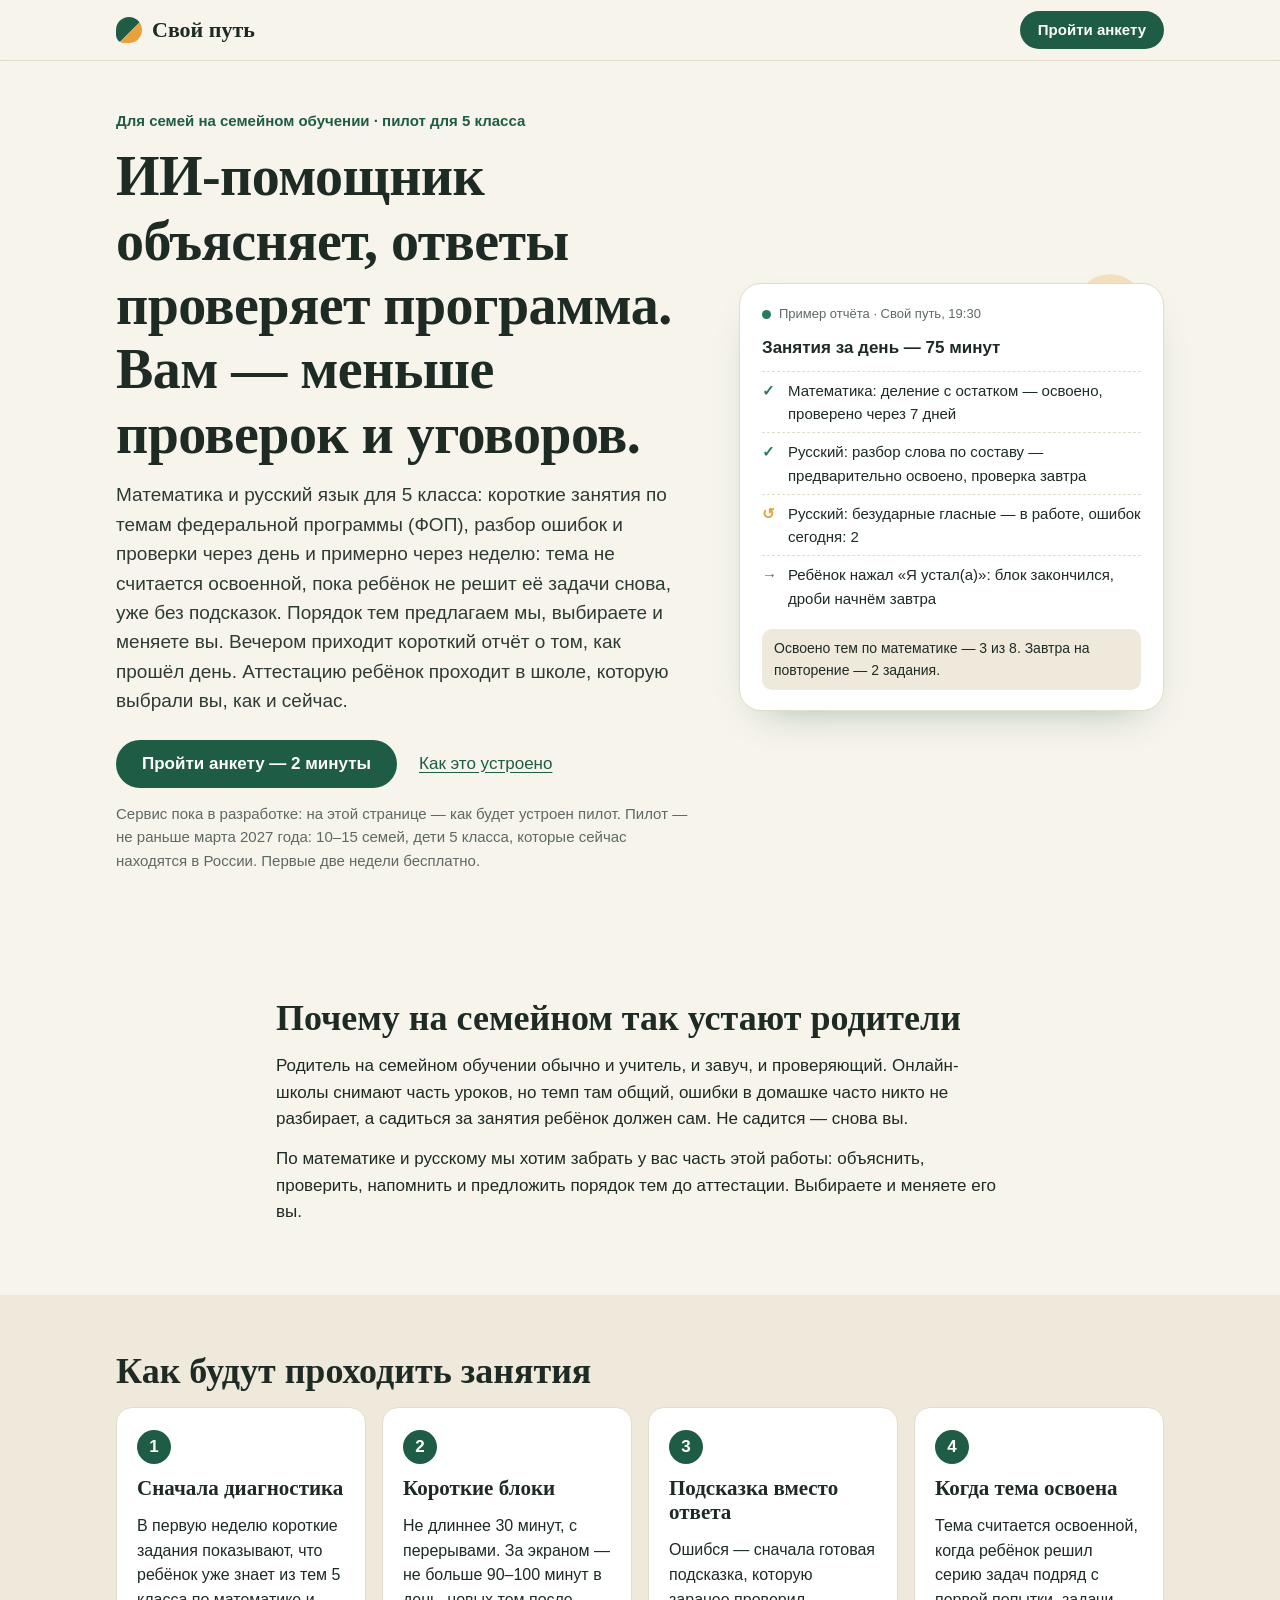
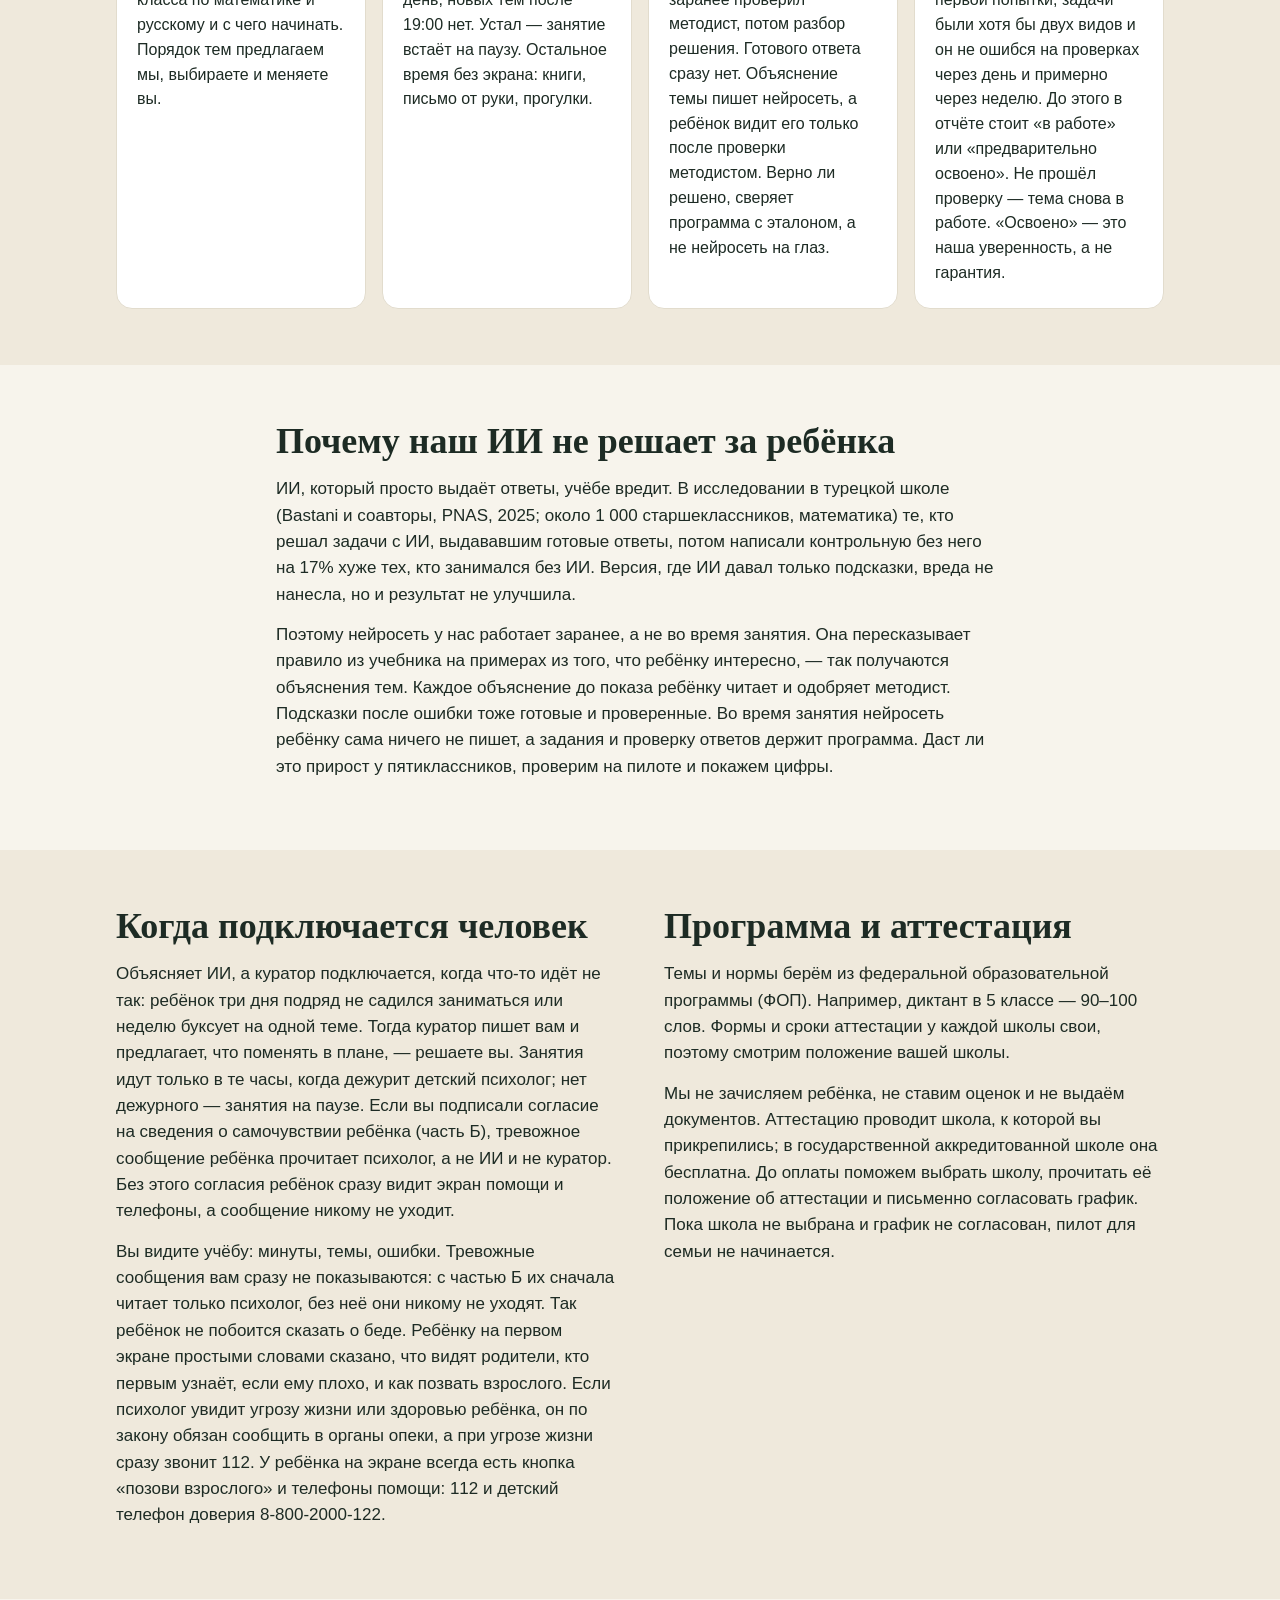
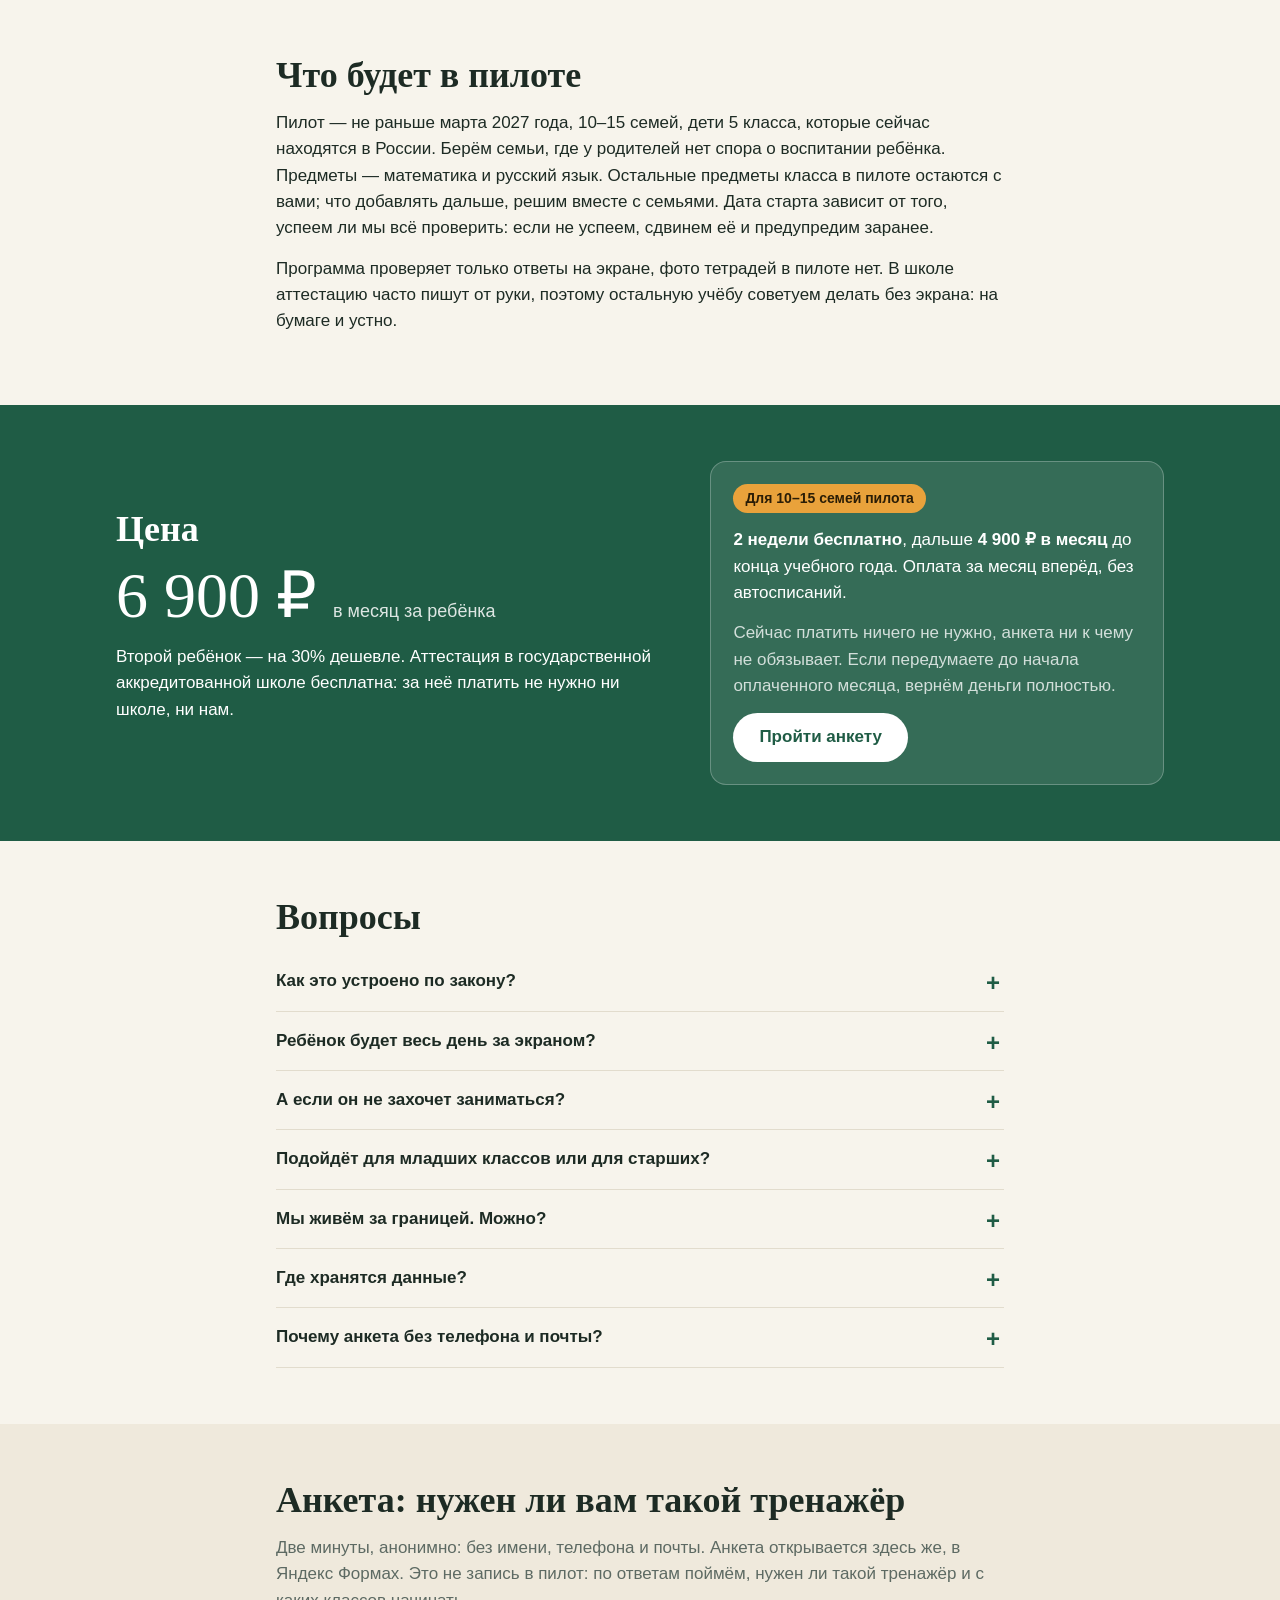
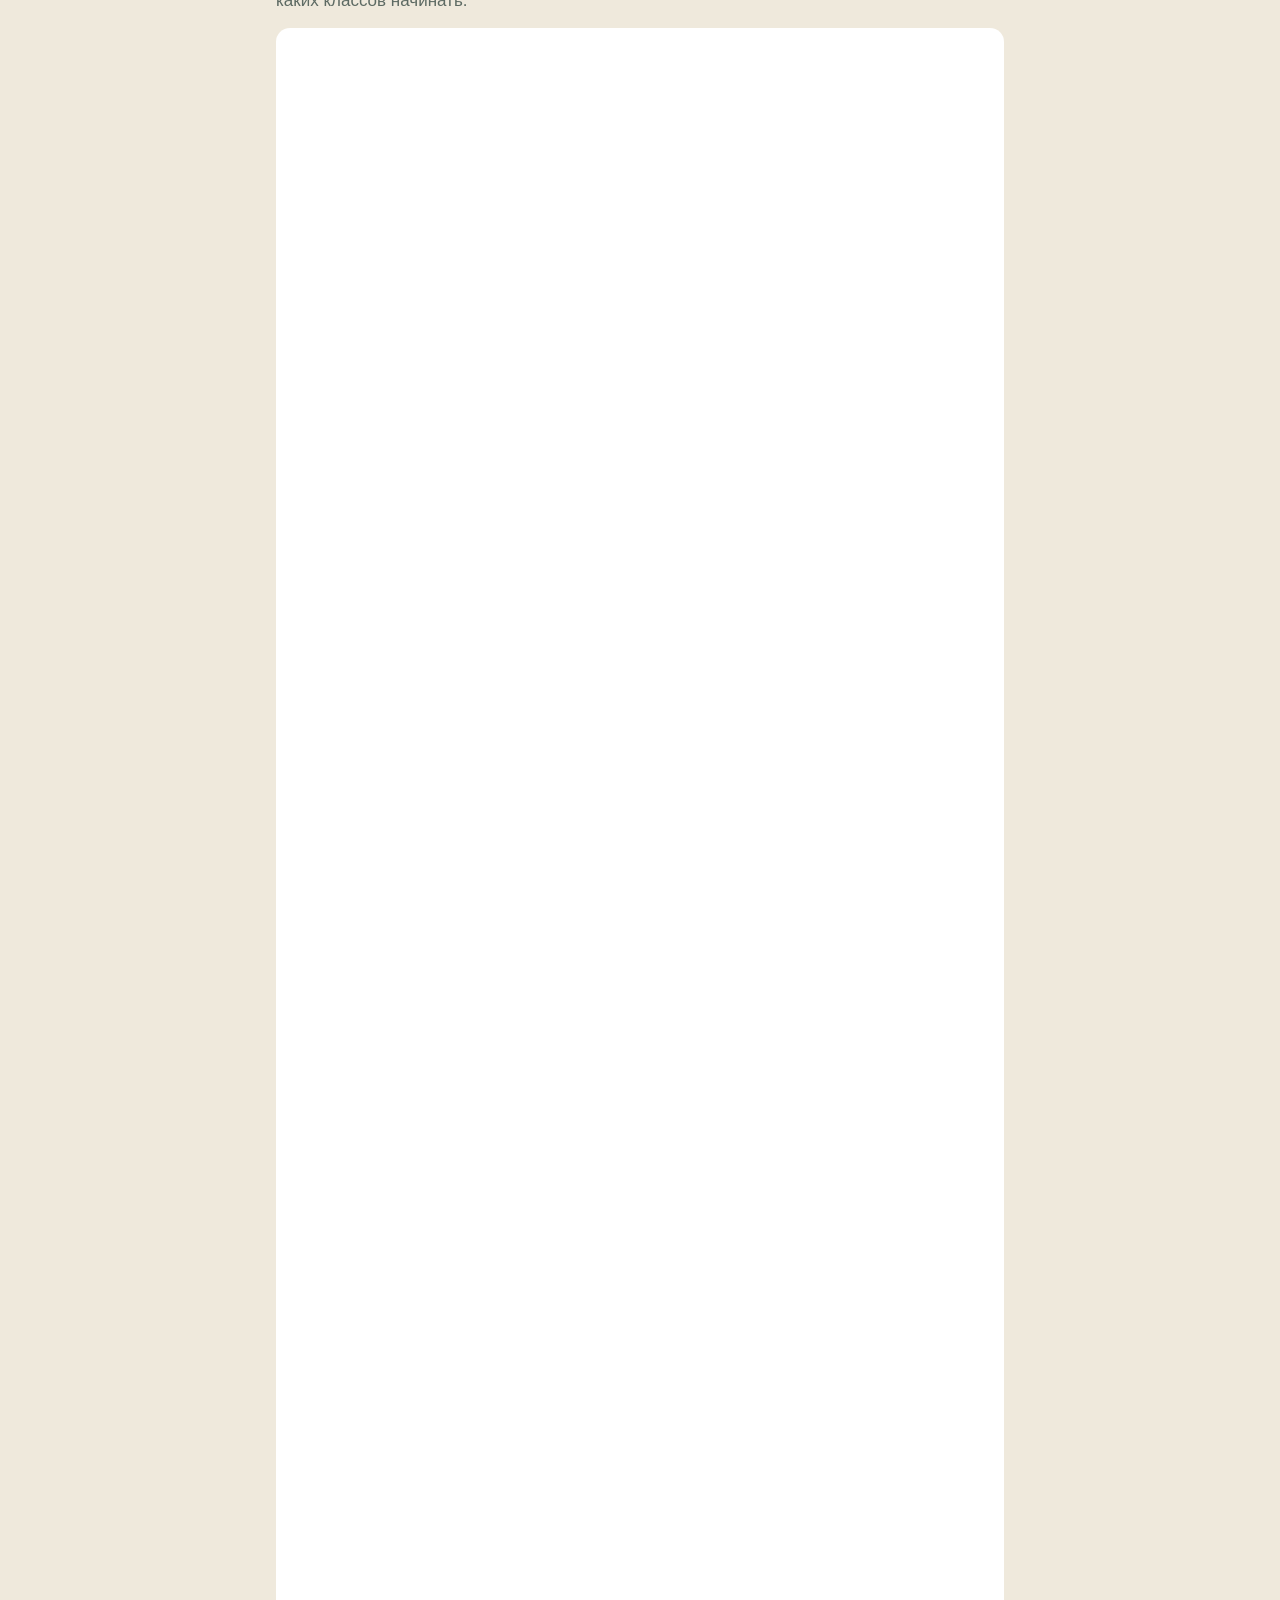
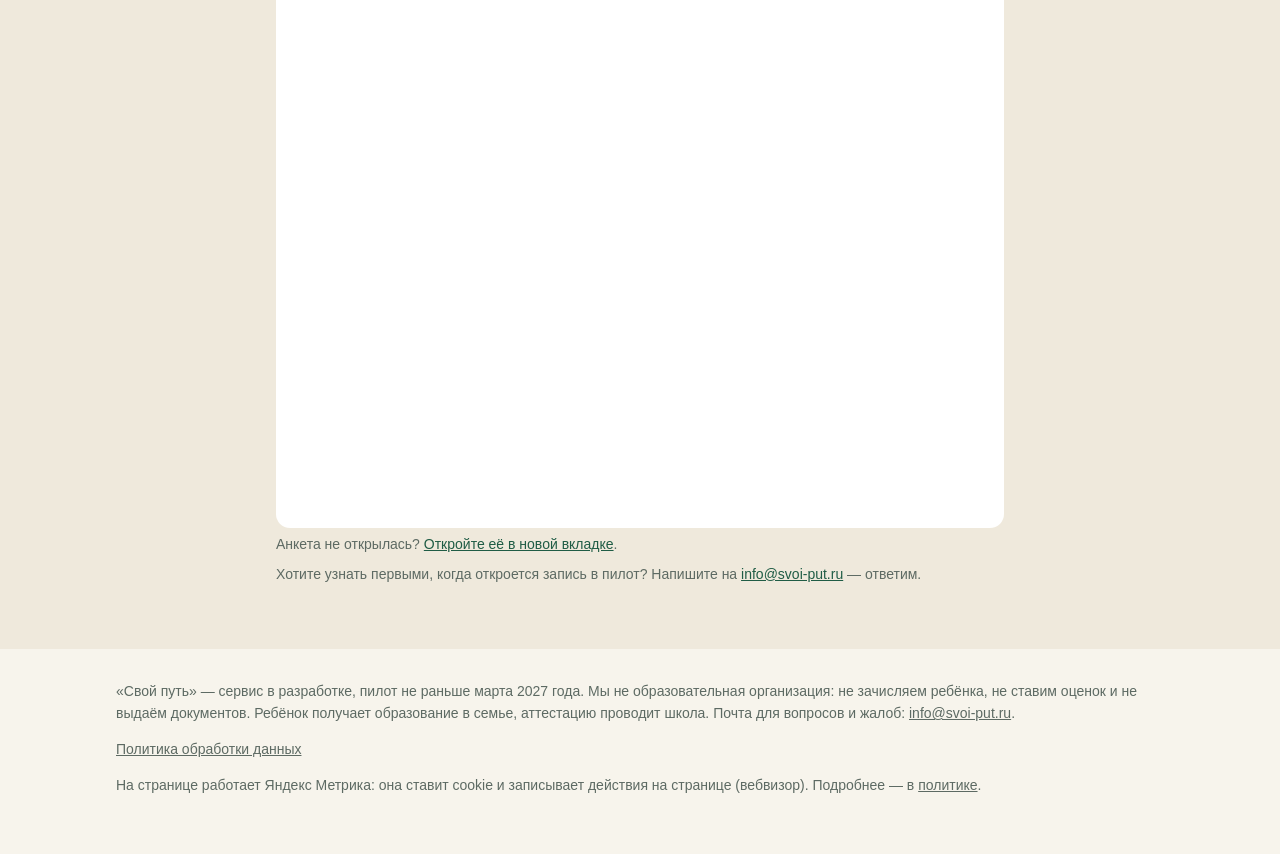
==== index.html @ 6d437a59 "Яндекс Метрика 114184940: счётчик, цели, заметка в подвале, политика о Метрике Co-Authored-By: Claud" ====
<!doctype html>
<html lang="ru">
<head>
<meta charset="utf-8">
<meta name="viewport" content="width=device-width, initial-scale=1">
<title>«Свой путь» — ИИ-помощник для семейного обучения</title>
<meta name="description" content="Тренажёр с ИИ-помощником для семейного обучения: математика и русский 5 класса по темам ФОП, разбор ошибок, отложенные проверки и подготовка к аттестации. Порядок тем предлагаем мы, выбираете и меняете вы. Пилот — не раньше марта 2027 года.">
<meta property="og:title" content="«Свой путь» — ИИ-помощник объясняет, ответы проверяет программа">
<meta property="og:description" content="Математика и русский для 5 класса на семейном обучении. Пилот — не раньше марта 2027 года, 10–15 семей, первые две недели бесплатно.">
<meta property="og:type" content="website">
<meta name="theme-color" content="#1f5c45">
<link rel="icon" href="static/favicon.svg" type="image/svg+xml">
<link rel="stylesheet" href="static/style.css?v=2026-11-11">
<script src="static/pages.js?v=2026-11-11" defer></script>
<script>
(function(m,e,t,r,i,k,a){m[i]=m[i]||function(){(m[i].a=m[i].a||[]).push(arguments)};m[i].l=1*new Date();
for(var j=0;j<e.scripts.length;j++){if(e.scripts[j].src===r){return;}}
k=e.createElement(t),a=e.getElementsByTagName(t)[0],k.async=1,k.src=r,a.parentNode.insertBefore(k,a)})
(window,document,"script","https://mc.yandex.ru/metrika/tag.js?id=114184940","ym");
ym(114184940,"init",{ssr:true,webvisor:true,clickmap:true,referrer:document.referrer,url:location.href,accurateTrackBounce:true,trackLinks:true});
</script>
<meta name="ym-id" content="114184940">
</head>
<body>
<noscript><div><img src="https://mc.yandex.ru/watch/114184940" style="position:absolute;left:-9999px;" alt=""></div></noscript>

<header class="top">
  <div class="wrap top__in">
    <a class="logo" href="./"><span class="logo__mark" aria-hidden="true"></span>Свой путь</a>
    <a class="btn btn--small" href="#zayavka" data-cta="header">Пройти анкету</a>
  </div>
</header>

<main>
<section class="hero">
  <div class="wrap hero__in">
    <div class="hero__text">
      <p class="eyebrow">Для семей на семейном обучении · пилот для 5 класса</p>
      <h1>ИИ-помощник объясняет, ответы проверяет программа. Вам&nbsp;— меньше проверок и уговоров.</h1>
      <p class="lead">Математика и русский язык для 5 класса: короткие занятия по темам федеральной программы (ФОП), разбор ошибок и проверки через день и примерно через неделю: тема не считается освоенной, пока ребёнок не решит её задачи снова, уже без подсказок. Порядок тем предлагаем мы, выбираете и меняете вы. Вечером приходит короткий отчёт о том, как прошёл день. Аттестацию ребёнок проходит в школе, которую выбрали вы, как и сейчас.</p>
      <div class="hero__cta">
        <a class="btn" href="#zayavka" data-cta="hero">Пройти анкету — 2 минуты</a>
        <a class="link" href="#kak">Как это устроено</a>
      </div>
      <p class="note">Сервис пока в разработке: на этой странице — как будет устроен пилот. Пилот — не раньше марта 2027 года: 10–15 семей, дети 5 класса, которые сейчас находятся в России. Первые две недели бесплатно.</p>
    </div>
    <figure class="msg" aria-label="Пример вечернего сообщения родителю">
      <div class="msg__head"><span class="msg__dot" aria-hidden="true"></span>Пример отчёта · Свой путь, 19:30</div>
      <p class="msg__title">Занятия за день — 75 минут</p>
      <ul class="msg__list">
        <li class="ok">Математика: деление с остатком — освоено, проверено через 7 дней</li>
        <li class="ok">Русский: разбор слова по составу — предварительно освоено, проверка завтра</li>
        <li class="again">Русский: безударные гласные — в работе, ошибок сегодня: 2</li>
        <li class="skip">Ребёнок нажал «Я устал(а)»: блок закончился, дроби начнём завтра</li>
      </ul>
      <p class="msg__foot">Освоено тем по математике — 3 из 8. Завтра на повторение — 2 задания.</p>
    </figure>
  </div>
</section>

<section class="sec">
  <div class="wrap narrow">
    <h2>Почему на семейном так устают родители</h2>
    <p>Родитель на семейном обучении обычно и учитель, и завуч, и проверяющий. Онлайн-школы снимают часть уроков, но темп там общий, ошибки в домашке часто никто не разбирает, а садиться за занятия ребёнок должен сам. Не садится — снова вы.</p>
    <p>По математике и русскому мы хотим забрать у вас часть этой работы: объяснить, проверить, напомнить и предложить порядок тем до аттестации. Выбираете и меняете его вы.</p>
  </div>
</section>

<section class="sec sec--soft" id="kak">
  <div class="wrap">
    <h2>Как будут проходить занятия</h2>
    <ol class="steps">
      <li><h3>Сначала диагностика</h3><p>В первую неделю короткие задания показывают, что ребёнок уже знает из тем 5 класса по математике и русскому и с чего начинать. Порядок тем предлагаем мы, выбираете и меняете вы.</p></li>
      <li><h3>Короткие блоки</h3><p>Не длиннее 30 минут, с перерывами. За экраном — не больше 90–100 минут в день, новых тем после 19:00 нет. Устал — занятие встаёт на паузу. Остальное время без экрана: книги, письмо от руки, прогулки.</p></li>
      <li><h3>Подсказка вместо ответа</h3><p>Ошибся — сначала готовая подсказка, которую заранее проверил методист, потом разбор решения. Готового ответа сразу нет. Объяснение темы пишет нейросеть, а ребёнок видит его только после проверки методистом. Верно ли решено, сверяет программа с эталоном, а не нейросеть на глаз.</p></li>
      <li><h3>Когда тема освоена</h3><p>Тема считается освоенной, когда ребёнок решил серию задач подряд с первой попытки, задачи были хотя бы двух видов и он не ошибся на проверках через день и примерно через неделю. До этого в отчёте стоит «в работе» или «предварительно освоено». Не прошёл проверку — тема снова в работе. «Освоено» — это наша уверенность, а не гарантия.</p></li>
    </ol>
  </div>
</section>

<section class="sec">
  <div class="wrap narrow">
    <h2>Почему наш ИИ не решает за ребёнка</h2>
    <p>ИИ, который просто выдаёт ответы, учёбе вредит. В исследовании в турецкой школе (Bastani и соавторы, PNAS, 2025; около 1 000 старшеклассников, математика) те, кто решал задачи с ИИ, выдававшим готовые ответы, потом написали контрольную без него на 17% хуже тех, кто занимался без ИИ. Версия, где ИИ давал только подсказки, вреда не нанесла, но и результат не улучшила.</p>
    <p>Поэтому нейросеть у нас работает заранее, а не во время занятия. Она пересказывает правило из учебника на примерах из того, что ребёнку интересно, — так получаются объяснения тем. Каждое объяснение до показа ребёнку читает и одобряет методист. Подсказки после ошибки тоже готовые и проверенные. Во время занятия нейросеть ребёнку сама ничего не пишет, а задания и проверку ответов держит программа. Даст ли это прирост у пятиклассников, проверим на пилоте и покажем цифры.</p>
  </div>
</section>

<section class="sec sec--soft">
  <div class="wrap two">
    <div>
      <h2>Когда подключается человек</h2>
      <p>Объясняет ИИ, а куратор подключается, когда что-то идёт не так: ребёнок три дня подряд не садился заниматься или неделю буксует на одной теме. Тогда куратор пишет вам и предлагает, что поменять в плане, — решаете вы. Занятия идут только в те часы, когда дежурит детский психолог; нет дежурного — занятия на паузе. Если вы подписали согласие на сведения о самочувствии ребёнка (часть Б), тревожное сообщение ребёнка прочитает психолог, а не ИИ и не куратор. Без этого согласия ребёнок сразу видит экран помощи и телефоны, а сообщение никому не уходит.</p>
      <p>Вы видите учёбу: минуты, темы, ошибки. Тревожные сообщения вам сразу не показываются: с частью Б их сначала читает только психолог, без неё они никому не уходят. Так ребёнок не побоится сказать о беде. Ребёнку на первом экране простыми словами сказано, что видят родители, кто первым узнаёт, если ему плохо, и как позвать взрослого. Если психолог увидит угрозу жизни или здоровью ребёнка, он по закону обязан сообщить в органы опеки, а при угрозе жизни сразу звонит 112. У ребёнка на экране всегда есть кнопка «позови взрослого» и телефоны помощи: 112 и детский телефон доверия 8-800-2000-122.</p>
    </div>
    <div>
      <h2>Программа и аттестация</h2>
      <p>Темы и нормы берём из федеральной образовательной программы (ФОП). Например, диктант в 5 классе — 90–100 слов. Формы и сроки аттестации у каждой школы свои, поэтому смотрим положение вашей школы.</p>
      <p>Мы не зачисляем ребёнка, не ставим оценок и не выдаём документов. Аттестацию проводит школа, к которой вы прикрепились; в государственной аккредитованной школе она бесплатна. До оплаты поможем выбрать школу, прочитать её положение об аттестации и письменно согласовать график. Пока школа не выбрана и график не согласован, пилот для семьи не начинается.</p>
    </div>
  </div>
</section>

<section class="sec">
  <div class="wrap narrow">
    <h2>Что будет в пилоте</h2>
    <p>Пилот — не раньше марта 2027 года, 10–15 семей, дети 5 класса, которые сейчас находятся в России. Берём семьи, где у родителей нет спора о воспитании ребёнка. Предметы — математика и русский язык. Остальные предметы класса в пилоте остаются с вами; что добавлять дальше, решим вместе с семьями. Дата старта зависит от того, успеем ли мы всё проверить: если не успеем, сдвинем её и предупредим заранее.</p>
    <p>Программа проверяет только ответы на экране, фото тетрадей в пилоте нет. В школе аттестацию часто пишут от руки, поэтому остальную учёбу советуем делать без экрана: на бумаге и устно.</p>
  </div>
</section>

<section class="sec sec--price" id="cena">
  <div class="wrap price">
    <div class="price__main">
      <h2>Цена</h2>
      <p class="price__num">6 900 ₽ <span>в месяц за ребёнка</span></p>
      <p>Второй ребёнок — на 30% дешевле. Аттестация в государственной аккредитованной школе бесплатна: за неё платить не нужно ни школе, ни нам.</p>
    </div>
    <div class="price__pilot">
      <p class="price__tag">Для 10–15 семей пилота</p>
      <p><b>2 недели бесплатно</b>, дальше <b>4 900 ₽ в месяц</b> до конца учебного года. Оплата за месяц вперёд, без автосписаний.</p>
      <p class="muted">Сейчас платить ничего не нужно, анкета ни к чему не обязывает. Если передумаете до начала оплаченного месяца, вернём деньги полностью.</p>
      <a class="btn btn--light" href="#zayavka" data-cta="price">Пройти анкету</a>
    </div>
  </div>
</section>

<section class="sec">
  <div class="wrap narrow">
    <h2>Вопросы</h2>
    <details><summary>Как это устроено по закону?</summary><p>Семейное обучение — форма образования по закону «Об образовании в Российской Федерации» (статьи 17 и 63). Вы сообщаете о выборе в управление образования, ребёнок проходит аттестацию в школе — в государственной аккредитованной школе бесплатно. Мы не принимаем ребёнка на обучение, не ставим оценок и не выдаём документов: это тренажёр, которым пользуетесь вы как родитель. С вами заключаем договор на доступ к программе и её обслуживание, а не договор об образовании. Договор покажем до оплаты.</p></details>
    <details><summary>Ребёнок будет весь день за экраном?</summary><p>Нет. За экраном — не больше 90–100 минут в день, блоками до 30 минут с перерывами; новых тем после 19:00 нет. Остальное — движение, кружки, книги, письмо от руки.</p></details>
    <details><summary>А если он не захочет заниматься?</summary><p>Это главный риск, и мы его не прячем. Помогают расписание, короткие блоки и задачи на примерах из того, что ребёнку интересно. Если занятие пропущено, вы узнаете вечером того же дня. Три дня подряд без занятий — куратор напишет вам и предложит, что поменять.</p></details>
    <details><summary>Подойдёт для младших классов или для старших?</summary><p>Пока нет: пилот только для 5 класса. В 1–4 классах ребёнок сам за компьютером не занимается, нужен родитель рядом. 6–7 классы, а потом 8–11 — следующими, если пилот получится. Если ребёнок младше или старше, всё равно заполните анкету: так поймём, кого брать дальше.</p></details>
    <details><summary>Мы живём за границей. Можно?</summary><p>Пока нет. В пилот берём только детей, которые сейчас находятся в России: если что-то случится, мы должны быстро позвать помощь рядом с ребёнком. Аттестат без ОГЭ для живущих за рубежом дают только по отдельным постановлениям на конкретный год и не всем, поэтому обещать его не можем. Заполните анкету — так поймём, сколько таких семей.</p></details>
    <details><summary>Где хранятся данные?</summary><p>Сейчас у нас есть ответы анкеты — без имени и контактов, в Яндекс Формах (сервис Яндекса) — и письма, если вы сами напишете на почту для вопросов: они приходят через зарубежные сервисы ImprovMX и Gmail. Эта страница лежит на GitHub Pages. На ней работает Яндекс Метрика: она ставит cookie, видит IP-адрес и записывает действия на странице (вебвизор), а в окне анкеты отмечает, что её начали заполнять и отправили. К пилоту данные ребёнка будут храниться на отдельном сервере в России и за рубеж не попадут. Вход — по российскому номеру телефона с кодом из СМС, отчёт — в личном кабинете и на почту. Telegram и зарубежные облака для данных ребёнка и родителя в пилоте не используем. Подробно — в <a href="privacy.html">политике обработки данных</a>.</p></details>
    <details><summary>Почему анкета без телефона и почты?</summary><p>Сейчас мы только узнаём, кому нужен такой тренажёр, поэтому анкета анонимная: без имени, телефона и почты. Запись в пилот с контактом откроем на этой странице в начале 2027 года. Хотите узнать о ней первыми — напишите на <a href="mailto:info@svoi-put.ru">info@svoi-put.ru</a>, ответим.</p></details>
  </div>
</section>

<section class="sec sec--form" id="zayavka">
  <div class="wrap narrow">
    <h2>Анкета: нужен ли вам такой тренажёр</h2>
    <p class="muted">Две минуты, анонимно: без имени, телефона и почты. Анкета открывается здесь же, в Яндекс Формах. Это не запись в пилот: по ответам поймём, нужен ли такой тренажёр и с каких классов начинать.</p>

    <div class="yform">
      <iframe id="yform" data-form="https://forms.yandex.ru/u/6af2f06d6f1ca4abc9bfe88e/" src="https://forms.yandex.ru/u/6af2f06d6f1ca4abc9bfe88e/?iframe=1" title="Анкета пилота «Свой путь»" loading="lazy"
              referrerpolicy="no-referrer"></iframe>
      <p class="hint">Анкета не открылась? <a id="yformLink" href="https://forms.yandex.ru/u/6af2f06d6f1ca4abc9bfe88e/" target="_blank" rel="noopener">Откройте её в новой вкладке</a>.</p>
      <p class="hint">Хотите узнать первыми, когда откроется запись в пилот? Напишите на <a href="mailto:info@svoi-put.ru">info@svoi-put.ru</a> — ответим.</p>
    </div>
  </div>
</section>
</main>

<footer class="foot">
  <div class="wrap">
    <p>«Свой путь» — сервис в разработке, пилот не раньше марта 2027 года. Мы не образовательная организация: не зачисляем ребёнка, не ставим оценок и не выдаём документов. Ребёнок получает образование в семье, аттестацию проводит школа. Почта для вопросов и жалоб: <a href="mailto:info@svoi-put.ru">info@svoi-put.ru</a>.</p>
    <p><a href="privacy.html">Политика обработки данных</a></p>
  </div>
<div class="wrap"><p class="ym-note">На странице работает Яндекс Метрика: она ставит cookie и записывает действия на странице (вебвизор). Подробнее — в <a href="privacy.html">политике</a>.</p></div>
</footer>
</body>
</html>
---- static/style.css ----
:root {
  --bg: #f7f4ec;
  --soft: #efe9dc;
  --card: #ffffff;
  --ink: #1d2b24;
  --muted: #5d6a63;
  --line: #e2dccd;
  --green: #1f5c45;
  --green-2: #2c7a5c;
  --sun: #e9a23b;
  --red: #b3412e;
  --radius: 16px;
  --serif: "Iowan Old Style", "Palatino Linotype", Georgia, "Times New Roman", serif;
  --sans: -apple-system, BlinkMacSystemFont, "Segoe UI", Roboto, "Helvetica Neue", Arial, sans-serif;
}
* { box-sizing: border-box; }
html { scroll-behavior: smooth; -webkit-text-size-adjust: 100%; }
body { margin: 0; background: var(--bg); color: var(--ink); font: 17px/1.55 var(--sans); }
a { color: var(--green); }
img, svg { max-width: 100%; }
.wrap { max-width: 1080px; margin: 0 auto; padding: 0 16px; }
.narrow { max-width: 760px; }
h1, h2, h3 { font-family: var(--serif); font-weight: 600; line-height: 1.15; margin: 0 0 14px; }
h1 { font-size: clamp(34px, 6vw, 56px); letter-spacing: -0.01em; }
h2 { font-size: clamp(26px, 4vw, 36px); }
h3 { font-size: 21px; }
p { margin: 0 0 14px; }
.muted { color: var(--muted); }

.top { position: sticky; top: 0; z-index: 10; background: rgba(247, 244, 236, 0.92); backdrop-filter: blur(6px); border-bottom: 1px solid var(--line); }
.top__in { display: flex; align-items: center; justify-content: space-between; height: 60px; gap: 12px; }
.logo { display: flex; align-items: center; gap: 10px; font-family: var(--serif); font-size: 22px; font-weight: 600; color: var(--ink); text-decoration: none; white-space: nowrap; }
.logo__mark { width: 26px; height: 26px; border-radius: 50% 50% 50% 8px; background: linear-gradient(135deg, var(--green) 0 55%, var(--sun) 55% 100%); flex: none; }

.btn { display: inline-block; background: var(--green); color: #fff; text-decoration: none; border: 0; border-radius: 999px; padding: 14px 26px; font: 600 17px/1.2 var(--sans); cursor: pointer; transition: background .15s, transform .05s; text-align: center; }
.btn:hover { background: var(--green-2); }
.btn:active { transform: translateY(1px); }
.btn:focus-visible, .link:focus-visible, summary:focus-visible { outline: 3px solid var(--sun); outline-offset: 2px; }
.btn[disabled] { opacity: .65; cursor: wait; }
.btn--small { padding: 10px 18px; font-size: 15px; }
.btn--light { background: #fff; color: var(--green); }
.btn--light:hover { background: #f4f1e8; }
.btn--wide { width: 100%; padding: 17px; font-size: 18px; margin-top: 8px; }
.link { background: none; border: 0; padding: 0; color: var(--green); font: inherit; text-decoration: underline; text-underline-offset: 3px; cursor: pointer; }

.hero { padding: 48px 0 56px; }
.hero__in { display: grid; grid-template-columns: 1.15fr 0.85fr; gap: 48px; align-items: center; }
.eyebrow { color: var(--green); font-weight: 600; font-size: 15px; margin-bottom: 12px; }
.lead { font-size: 19px; color: #2d3b34; max-width: 36em; }
.hero__cta { display: flex; align-items: center; gap: 22px; flex-wrap: wrap; margin: 24px 0 14px; }
.note { font-size: 15px; color: var(--muted); }

.msg { margin: 0; background: var(--card); border: 1px solid var(--line); border-radius: 22px; padding: 20px 22px; box-shadow: 0 18px 40px -24px rgba(31, 92, 69, .45); position: relative; }
.msg::before { content: ""; position: absolute; inset: -10px 18px auto auto; width: 70px; height: 70px; border-radius: 50%; background: var(--sun); opacity: .25; z-index: -1; }
.msg__head { display: flex; align-items: center; gap: 8px; font-size: 13px; color: var(--muted); margin-bottom: 10px; }
.msg__dot { width: 9px; height: 9px; border-radius: 50%; background: var(--green-2); }
.msg__title { font-weight: 700; margin-bottom: 10px; }
.msg__list { list-style: none; padding: 0; margin: 0 0 12px; font-size: 15px; }
.msg__list li { padding: 7px 0 7px 26px; border-top: 1px dashed var(--line); position: relative; }
.msg__list li::before { position: absolute; left: 0; top: 7px; font-weight: 700; }
.msg__list .ok::before { content: "✓"; color: var(--green-2); }
.msg__list .again::before { content: "↺"; color: var(--sun); }
.msg__list .skip::before { content: "→"; color: var(--muted); }
.msg__foot { font-size: 14px; background: var(--soft); border-radius: 10px; padding: 9px 12px; margin: 0; }

.sec { padding: 56px 0; scroll-margin-top: 60px; }
.sec--soft { background: var(--soft); }
.two { display: grid; grid-template-columns: 1fr 1fr; gap: 48px; }

.steps { list-style: none; counter-reset: s; padding: 0; margin: 10px 0 0; display: grid; grid-template-columns: repeat(4, 1fr); gap: 16px; }
.steps li { counter-increment: s; background: var(--card); border-radius: var(--radius); padding: 22px 20px; border: 1px solid var(--line); }
.steps li::before { content: counter(s); display: inline-grid; place-items: center; width: 34px; height: 34px; border-radius: 50%; background: var(--green); color: #fff; font-weight: 700; margin-bottom: 12px; }
.steps p { font-size: 16px; margin: 0; }

.sec--price { background: var(--green); color: #fff; }
.sec--price a:not(.btn) { color: #fff; }
.price { display: grid; grid-template-columns: 1.1fr 0.9fr; gap: 40px; align-items: center; }
.price__num { font-family: var(--serif); font-size: clamp(40px, 7vw, 64px); line-height: 1; margin: 6px 0 16px; }
.price__num span { font-family: var(--sans); font-size: 18px; opacity: .85; }
.price__pilot { background: rgba(255, 255, 255, .1); border: 1px solid rgba(255, 255, 255, .25); border-radius: var(--radius); padding: 22px; }
.price__tag { display: inline-block; background: var(--sun); color: #2a1d06; font-weight: 700; font-size: 14px; border-radius: 999px; padding: 4px 12px; }
.sec--price .muted { color: rgba(255, 255, 255, .78); }

details { border-bottom: 1px solid var(--line); padding: 4px 0; }
summary { cursor: pointer; font-weight: 600; padding: 12px 28px 12px 0; list-style: none; position: relative; }
summary::-webkit-details-marker { display: none; }
summary::after { content: "+"; position: absolute; right: 4px; top: 8px; font-size: 24px; color: var(--green); }
details[open] summary::after { content: "–"; }
details p { color: #2d3b34; }

.sec--form { background: var(--soft); }
form { background: var(--card); border-radius: 22px; padding: 26px 22px; border: 1px solid var(--line); }
fieldset { border: 0; padding: 0; margin: 0 0 24px; min-width: 0; }
legend { font-weight: 700; font-size: 18px; padding: 0; margin-bottom: 8px; }
legend label { font-weight: inherit; }
.opt { font-weight: 400; color: var(--muted); font-size: 14px; }
.hint { font-size: 14px; color: var(--muted); margin: 6px 0 8px; }
.chips { display: flex; flex-wrap: wrap; gap: 8px; }
.chips label, .opts label { cursor: pointer; }
.chips input, .opts input { position: absolute; opacity: 0; width: 1px; height: 1px; }
.chips span { display: inline-grid; place-items: center; min-width: 46px; height: 44px; padding: 0 12px; border: 1.5px solid var(--line); border-radius: 12px; background: #fff; font-weight: 600; }
.chips input:checked + span { background: var(--green); border-color: var(--green); color: #fff; }
.chips input:focus-visible + span, .opts input:focus-visible + span { outline: 3px solid var(--sun); outline-offset: 2px; }
.opts { display: grid; gap: 8px; }
.opts--row { grid-template-columns: 1fr 1fr; }
.opts span { display: block; padding: 12px 14px 12px 44px; border: 1.5px solid var(--line); border-radius: 12px; background: #fff; position: relative; }
.opts span::before { content: ""; position: absolute; left: 14px; top: 50%; width: 18px; height: 18px; margin-top: -9px; border: 2px solid #9aa59f; border-radius: 50%; background: #fff; }
.opts input[type="checkbox"] + span::before { border-radius: 5px; }
.opts input:checked + span { border-color: var(--green); background: #f1f7f3; }
.opts input:checked + span::before { border-color: var(--green); background: var(--green); box-shadow: inset 0 0 0 3px #fff; }
input[type="text"], textarea { width: 100%; font: inherit; padding: 13px 14px; border: 1.5px solid var(--line); border-radius: 12px; background: #fff; color: var(--ink); }
input[type="text"]:focus, textarea:focus { outline: none; border-color: var(--green); box-shadow: 0 0 0 3px rgba(31, 92, 69, .15); }
.consent { display: flex; gap: 10px; align-items: flex-start; margin-top: 12px; font-size: 15px; cursor: pointer; }
.consent input { width: 20px; height: 20px; margin-top: 2px; flex: none; accent-color: var(--green); }
.err { color: var(--red); font-size: 14px; font-weight: 600; margin: 8px 0 0; }
.err--send { text-align: center; margin-top: 12px; }
.hp { position: absolute; left: -10000px; width: 1px; height: 1px; overflow: hidden; }
.done { background: var(--card); border-radius: 22px; padding: 26px 22px; border: 1px solid var(--line); }
.done:focus { outline: none; }
.done__big { font-family: var(--serif); font-size: 28px; margin-bottom: 8px; }
.copied { margin-left: 12px; color: var(--green); font-weight: 600; font-size: 15px; }
.hint--after { margin-top: 18px; }
/* shown while the pages still have unfilled [placeholders]: the site does not take real leads yet */
.draft { background: #fbe7c2; color: #4a3305; border-bottom: 1px solid #e9c98a; font-size: 14px; font-weight: 600; padding: 8px 0; }
[hidden] { display: none !important; }

.foot { padding: 32px 0 44px; font-size: 14px; color: var(--muted); }
.foot a { color: var(--muted); }

.doc { padding: 36px 0 56px; }
.doc h1 { font-size: clamp(28px, 5vw, 40px); }
.doc h2 { font-size: 22px; margin-top: 28px; }
.doc li { margin-bottom: 6px; }

@media (max-width: 900px) {
  .hero__in, .two, .price { grid-template-columns: 1fr; gap: 32px; }
  .steps { grid-template-columns: 1fr 1fr; }
}
@media (max-width: 560px) {
  body { font-size: 16px; }
  .hero { padding: 28px 0 40px; }
  .steps { grid-template-columns: 1fr; }
  .sec { padding: 42px 0; }
  .top .btn--small { padding: 9px 14px; font-size: 14px; }
  .logo { font-size: 19px; }
  form, .done { padding: 20px 16px; }
  .opts--row { grid-template-columns: 1fr; }
}
@media (prefers-reduced-motion: reduce) { html { scroll-behavior: auto; } }

/* static (GitHub Pages) version: the questionnaire is a Yandex Form in a frame */
.yform iframe { display: block; width: 100%; min-height: 2100px; border: 0; background: #fff; border-radius: 14px; }
@media (max-width: 600px) { .yform iframe { min-height: 2400px; } }

/* --metrika: the footer notice */
.ym-note { font-size: 14px; color: var(--muted); }
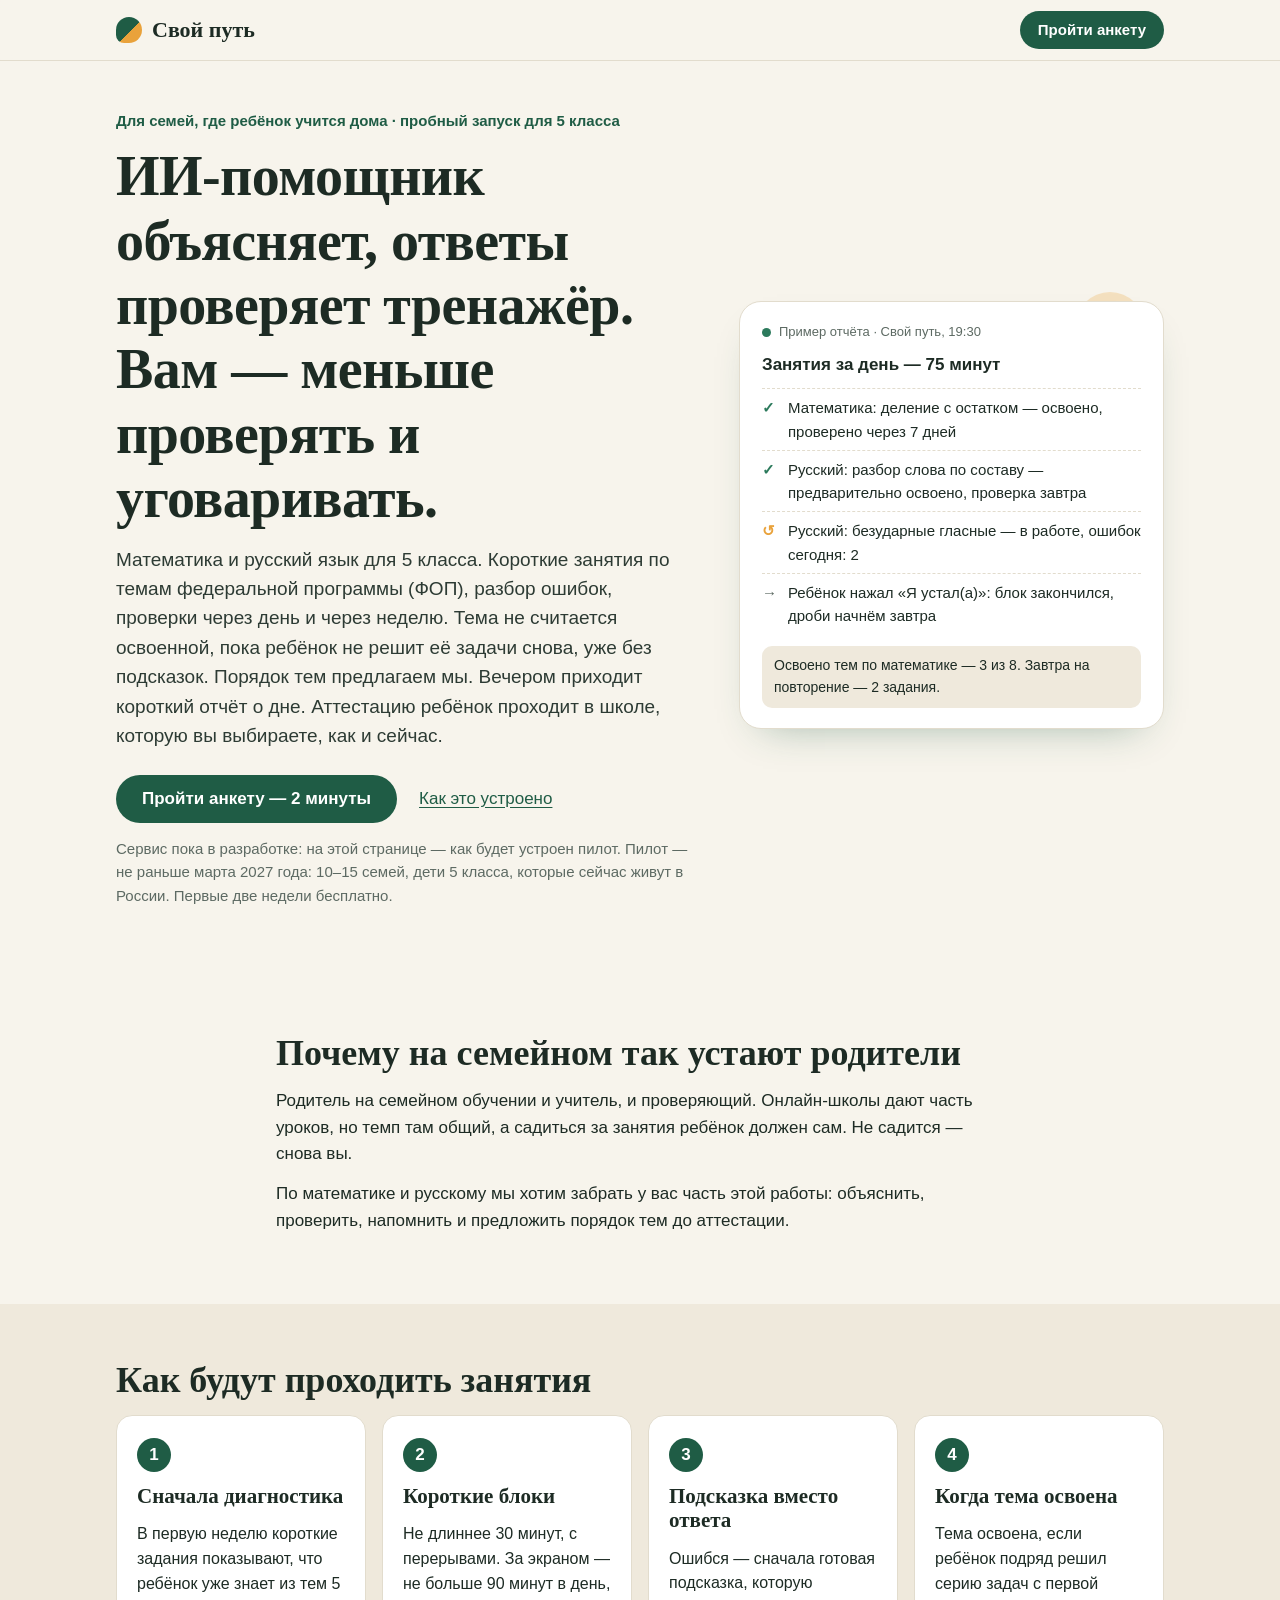
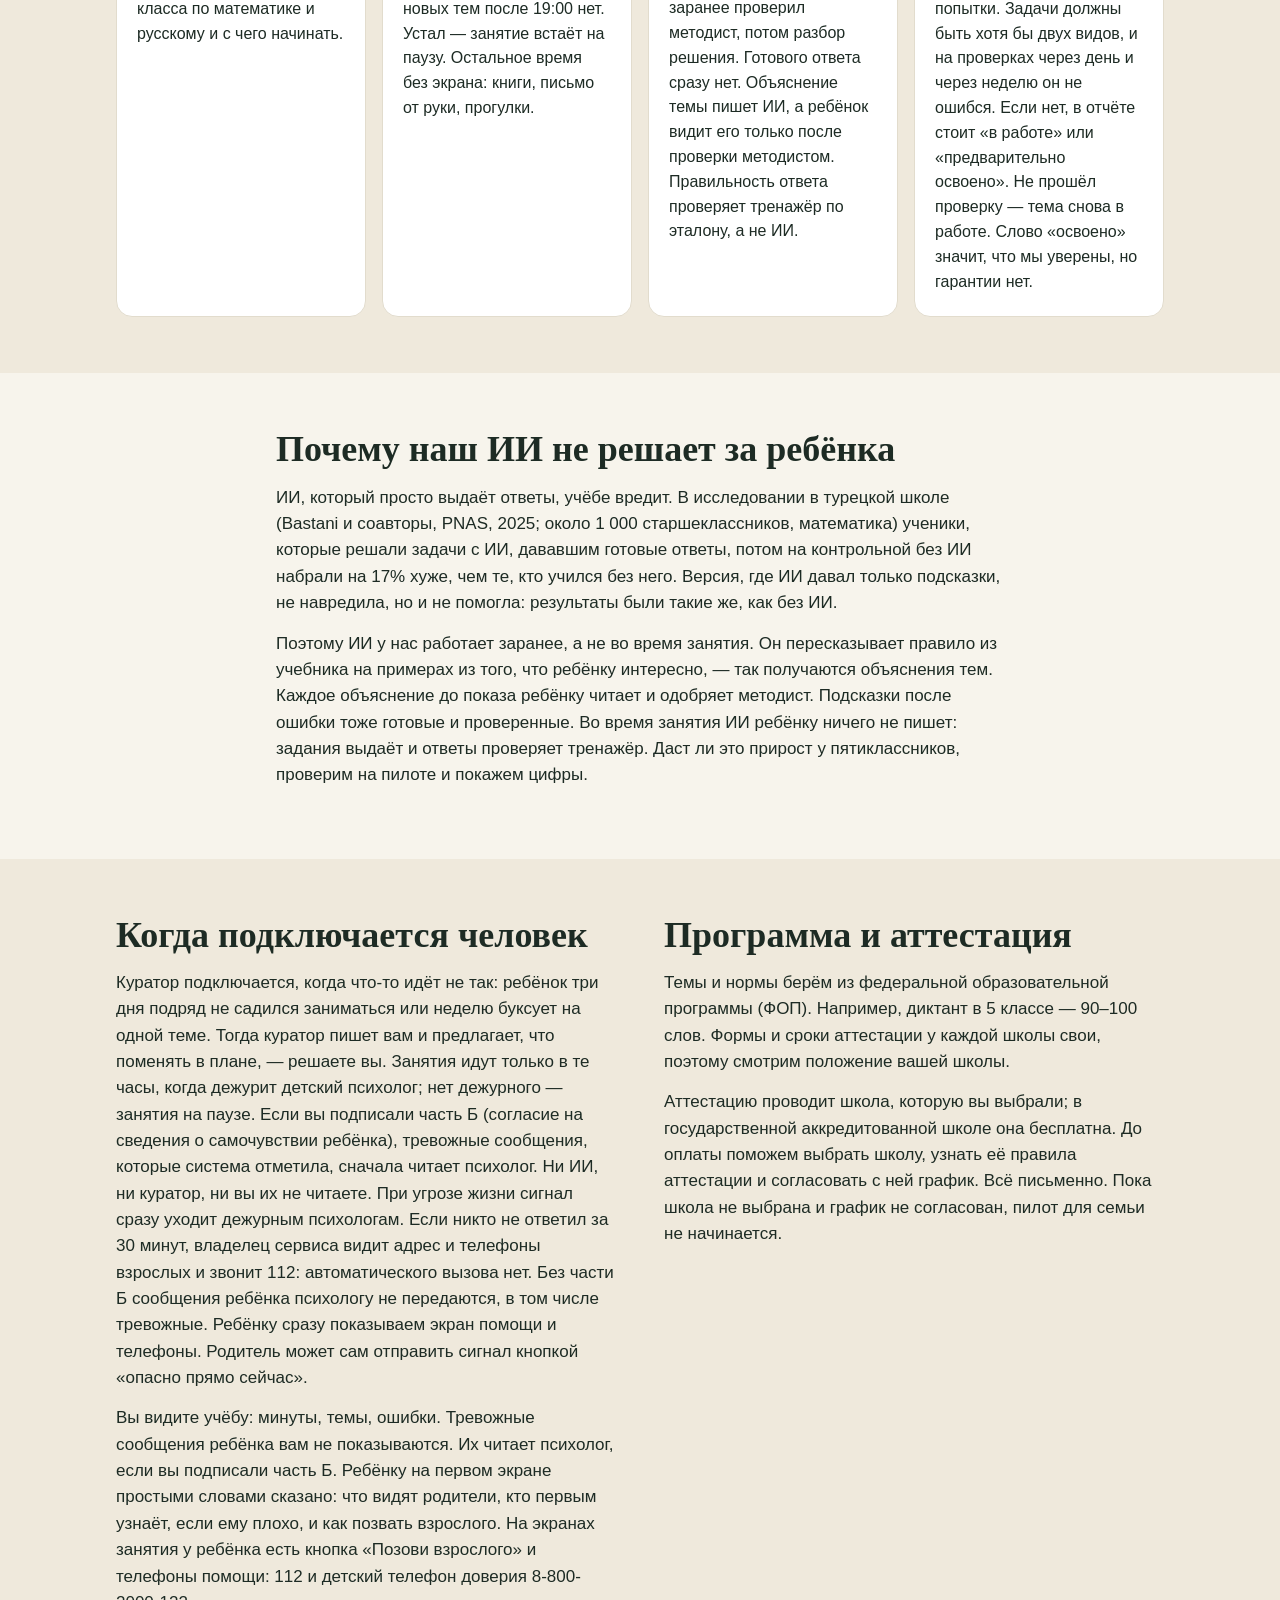
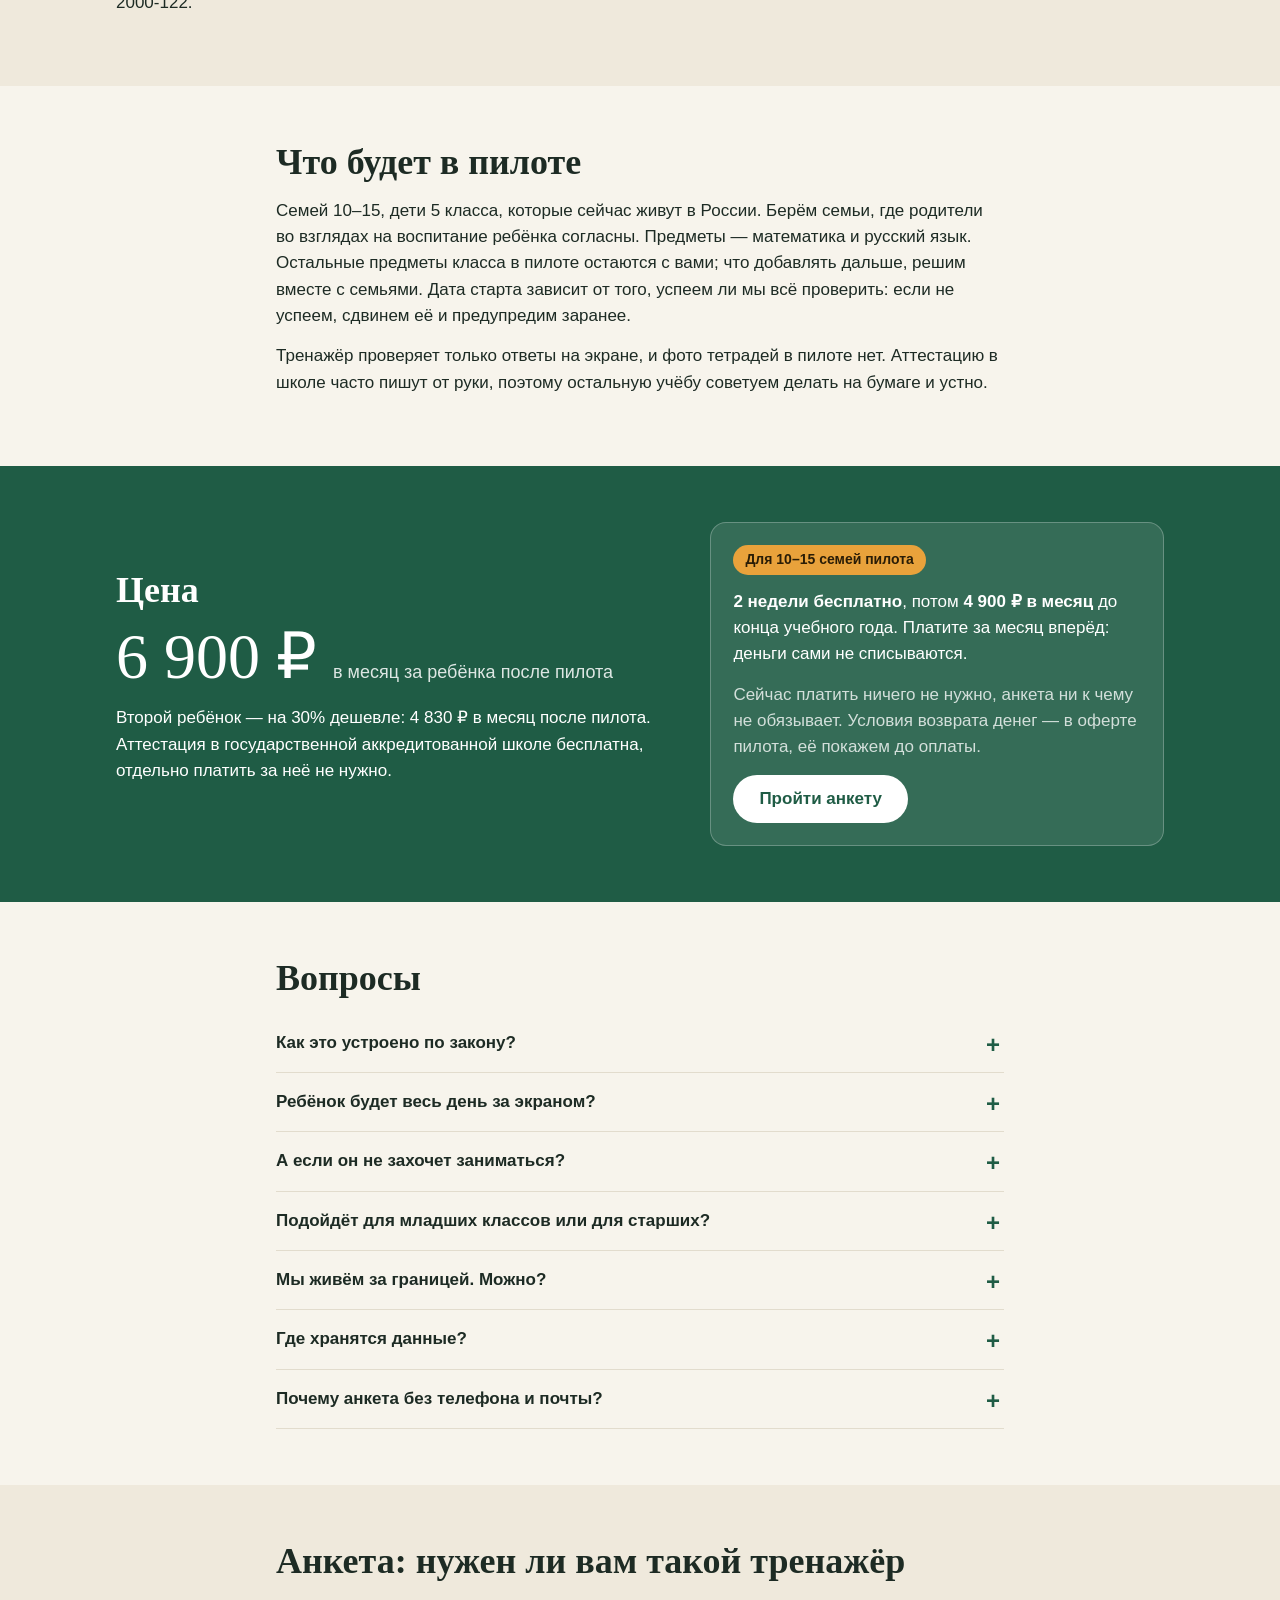
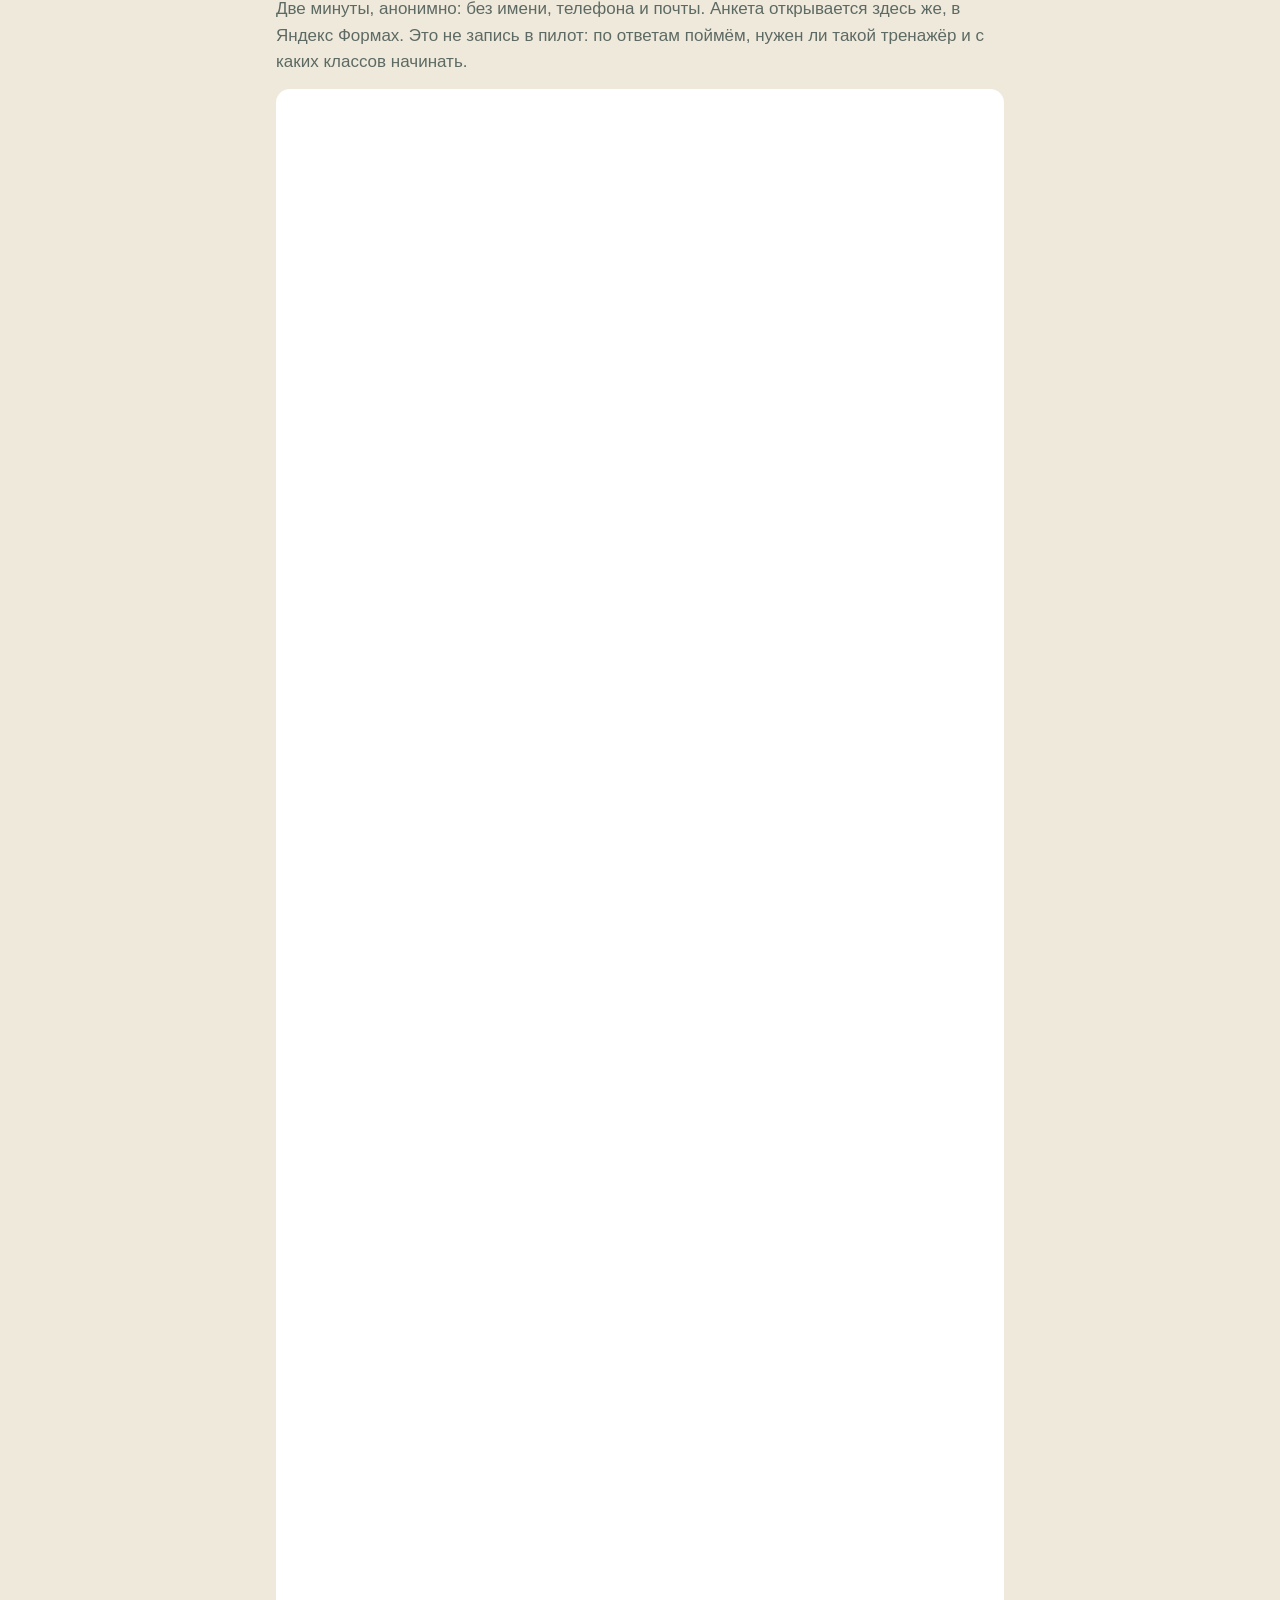
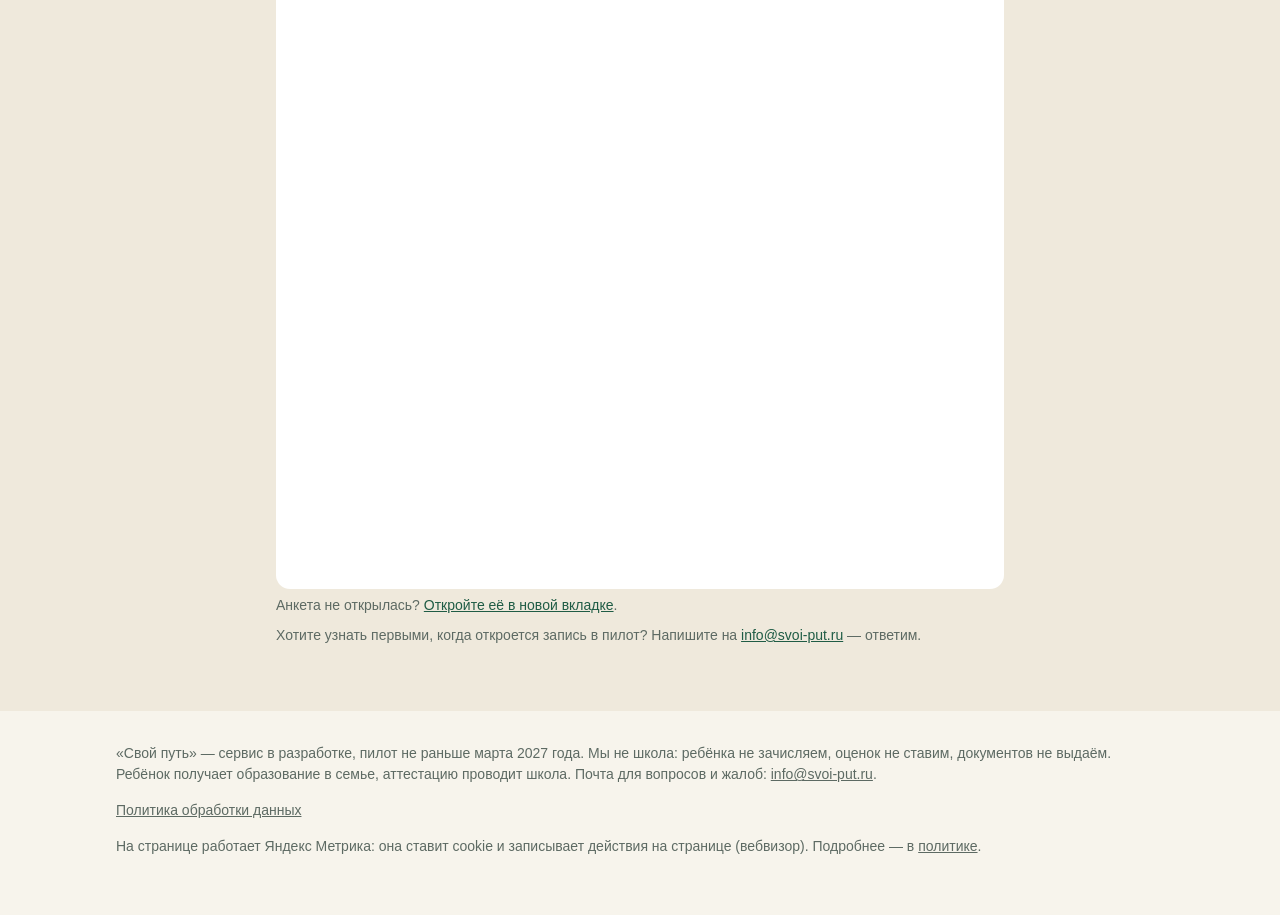
==== commit b012d318: "Тексты главной: правда о части Б и 112, цены пилота, планы вместо обещаний, без повторов Co-Authored" ====
--- a/index.html
+++ b/index.html
@@ -4,8 +4,8 @@
 <meta charset="utf-8">
 <meta name="viewport" content="width=device-width, initial-scale=1">
 <title>«Свой путь» — ИИ-помощник для семейного обучения</title>
-<meta name="description" content="Тренажёр с ИИ-помощником для семейного обучения: математика и русский 5 класса по темам ФОП, разбор ошибок, отложенные проверки и подготовка к аттестации. Порядок тем предлагаем мы, выбираете и меняете вы. Пилот — не раньше марта 2027 года.">
-<meta property="og:title" content="«Свой путь» — ИИ-помощник объясняет, ответы проверяет программа">
+<meta name="description" content="Тренажёр с ИИ-помощником для семейного обучения: математика и русский 5 класса по темам ФОП, разбор ошибок, проверки через несколько дней и подготовка к аттестации. Порядок тем предлагаем мы. Пилот — не раньше марта 2027 года.">
+<meta property="og:title" content="«Свой путь» — ИИ-помощник объясняет, ответы проверяет тренажёр">
 <meta property="og:description" content="Математика и русский для 5 класса на семейном обучении. Пилот — не раньше марта 2027 года, 10–15 семей, первые две недели бесплатно.">
 <meta property="og:type" content="website">
 <meta name="theme-color" content="#1f5c45">
@@ -35,14 +35,14 @@
 <section class="hero">
   <div class="wrap hero__in">
     <div class="hero__text">
-      <p class="eyebrow">Для семей на семейном обучении · пилот для 5 класса</p>
-      <h1>ИИ-помощник объясняет, ответы проверяет программа. Вам&nbsp;— меньше проверок и уговоров.</h1>
-      <p class="lead">Математика и русский язык для 5 класса: короткие занятия по темам федеральной программы (ФОП), разбор ошибок и проверки через день и примерно через неделю: тема не считается освоенной, пока ребёнок не решит её задачи снова, уже без подсказок. Порядок тем предлагаем мы, выбираете и меняете вы. Вечером приходит короткий отчёт о том, как прошёл день. Аттестацию ребёнок проходит в школе, которую выбрали вы, как и сейчас.</p>
+      <p class="eyebrow">Для семей, где ребёнок учится дома · пробный запуск для 5 класса</p>
+      <h1>ИИ-помощник объясняет, ответы проверяет тренажёр. Вам&nbsp;— меньше проверять и уговаривать.</h1>
+      <p class="lead">Математика и русский язык для 5 класса. Короткие занятия по темам федеральной программы (ФОП), разбор ошибок, проверки через день и через неделю. Тема не считается освоенной, пока ребёнок не решит её задачи снова, уже без подсказок. Порядок тем предлагаем мы. Вечером приходит короткий отчёт о дне. Аттестацию ребёнок проходит в школе, которую вы выбираете, как и сейчас.</p>
       <div class="hero__cta">
         <a class="btn" href="#zayavka" data-cta="hero">Пройти анкету — 2 минуты</a>
         <a class="link" href="#kak">Как это устроено</a>
       </div>
-      <p class="note">Сервис пока в разработке: на этой странице — как будет устроен пилот. Пилот — не раньше марта 2027 года: 10–15 семей, дети 5 класса, которые сейчас находятся в России. Первые две недели бесплатно.</p>
+      <p class="note">Сервис пока в разработке: на этой странице — как будет устроен пилот. Пилот — не раньше марта 2027 года: 10–15 семей, дети 5 класса, которые сейчас живут в России. Первые две недели бесплатно.</p>
     </div>
     <figure class="msg" aria-label="Пример вечернего сообщения родителю">
       <div class="msg__head"><span class="msg__dot" aria-hidden="true"></span>Пример отчёта · Свой путь, 19:30</div>
@@ -61,8 +61,8 @@
 <section class="sec">
   <div class="wrap narrow">
     <h2>Почему на семейном так устают родители</h2>
-    <p>Родитель на семейном обучении обычно и учитель, и завуч, и проверяющий. Онлайн-школы снимают часть уроков, но темп там общий, ошибки в домашке часто никто не разбирает, а садиться за занятия ребёнок должен сам. Не садится — снова вы.</p>
-    <p>По математике и русскому мы хотим забрать у вас часть этой работы: объяснить, проверить, напомнить и предложить порядок тем до аттестации. Выбираете и меняете его вы.</p>
+    <p>Родитель на семейном обучении и учитель, и проверяющий. Онлайн-школы дают часть уроков, но темп там общий, а садиться за занятия ребёнок должен сам. Не садится — снова вы.</p>
+    <p>По математике и русскому мы хотим забрать у вас часть этой работы: объяснить, проверить, напомнить и предложить порядок тем до аттестации.</p>
   </div>
 </section>
 
@@ -70,10 +70,10 @@
   <div class="wrap">
     <h2>Как будут проходить занятия</h2>
     <ol class="steps">
-      <li><h3>Сначала диагностика</h3><p>В первую неделю короткие задания показывают, что ребёнок уже знает из тем 5 класса по математике и русскому и с чего начинать. Порядок тем предлагаем мы, выбираете и меняете вы.</p></li>
-      <li><h3>Короткие блоки</h3><p>Не длиннее 30 минут, с перерывами. За экраном — не больше 90–100 минут в день, новых тем после 19:00 нет. Устал — занятие встаёт на паузу. Остальное время без экрана: книги, письмо от руки, прогулки.</p></li>
-      <li><h3>Подсказка вместо ответа</h3><p>Ошибся — сначала готовая подсказка, которую заранее проверил методист, потом разбор решения. Готового ответа сразу нет. Объяснение темы пишет нейросеть, а ребёнок видит его только после проверки методистом. Верно ли решено, сверяет программа с эталоном, а не нейросеть на глаз.</p></li>
-      <li><h3>Когда тема освоена</h3><p>Тема считается освоенной, когда ребёнок решил серию задач подряд с первой попытки, задачи были хотя бы двух видов и он не ошибся на проверках через день и примерно через неделю. До этого в отчёте стоит «в работе» или «предварительно освоено». Не прошёл проверку — тема снова в работе. «Освоено» — это наша уверенность, а не гарантия.</p></li>
+      <li><h3>Сначала диагностика</h3><p>В первую неделю короткие задания показывают, что ребёнок уже знает из тем 5 класса по математике и русскому и с чего начинать.</p></li>
+      <li><h3>Короткие блоки</h3><p>Не длиннее 30 минут, с перерывами. За экраном — не больше 90 минут в день, новых тем после 19:00 нет. Устал — занятие встаёт на паузу. Остальное время без экрана: книги, письмо от руки, прогулки.</p></li>
+      <li><h3>Подсказка вместо ответа</h3><p>Ошибся — сначала готовая подсказка, которую заранее проверил методист, потом разбор решения. Готового ответа сразу нет. Объяснение темы пишет ИИ, а ребёнок видит его только после проверки методистом. Правильность ответа проверяет тренажёр по эталону, а не ИИ.</p></li>
+      <li><h3>Когда тема освоена</h3><p>Тема освоена, если ребёнок подряд решил серию задач с первой попытки. Задачи должны быть хотя бы двух видов, и на проверках через день и через неделю он не ошибся. Если нет, в отчёте стоит «в работе» или «предварительно освоено». Не прошёл проверку — тема снова в работе. Слово «освоено» значит, что мы уверены, но гарантии нет.</p></li>
     </ol>
   </div>
 </section>
@@ -81,8 +81,8 @@
 <section class="sec">
   <div class="wrap narrow">
     <h2>Почему наш ИИ не решает за ребёнка</h2>
-    <p>ИИ, который просто выдаёт ответы, учёбе вредит. В исследовании в турецкой школе (Bastani и соавторы, PNAS, 2025; около 1 000 старшеклассников, математика) те, кто решал задачи с ИИ, выдававшим готовые ответы, потом написали контрольную без него на 17% хуже тех, кто занимался без ИИ. Версия, где ИИ давал только подсказки, вреда не нанесла, но и результат не улучшила.</p>
-    <p>Поэтому нейросеть у нас работает заранее, а не во время занятия. Она пересказывает правило из учебника на примерах из того, что ребёнку интересно, — так получаются объяснения тем. Каждое объяснение до показа ребёнку читает и одобряет методист. Подсказки после ошибки тоже готовые и проверенные. Во время занятия нейросеть ребёнку сама ничего не пишет, а задания и проверку ответов держит программа. Даст ли это прирост у пятиклассников, проверим на пилоте и покажем цифры.</p>
+    <p>ИИ, который просто выдаёт ответы, учёбе вредит. В исследовании в турецкой школе (Bastani и соавторы, PNAS, 2025; около 1 000 старшеклассников, математика) ученики, которые решали задачи с ИИ, дававшим готовые ответы, потом на контрольной без ИИ набрали на 17% хуже, чем те, кто учился без него. Версия, где ИИ давал только подсказки, не навредила, но и не помогла: результаты были такие же, как без ИИ.</p>
+    <p>Поэтому ИИ у нас работает заранее, а не во время занятия. Он пересказывает правило из учебника на примерах из того, что ребёнку интересно, — так получаются объяснения тем. Каждое объяснение до показа ребёнку читает и одобряет методист. Подсказки после ошибки тоже готовые и проверенные. Во время занятия ИИ ребёнку ничего не пишет: задания выдаёт и ответы проверяет тренажёр. Даст ли это прирост у пятиклассников, проверим на пилоте и покажем цифры.</p>
   </div>
 </section>
 
@@ -90,13 +90,13 @@
   <div class="wrap two">
     <div>
       <h2>Когда подключается человек</h2>
-      <p>Объясняет ИИ, а куратор подключается, когда что-то идёт не так: ребёнок три дня подряд не садился заниматься или неделю буксует на одной теме. Тогда куратор пишет вам и предлагает, что поменять в плане, — решаете вы. Занятия идут только в те часы, когда дежурит детский психолог; нет дежурного — занятия на паузе. Если вы подписали согласие на сведения о самочувствии ребёнка (часть Б), тревожное сообщение ребёнка прочитает психолог, а не ИИ и не куратор. Без этого согласия ребёнок сразу видит экран помощи и телефоны, а сообщение никому не уходит.</p>
-      <p>Вы видите учёбу: минуты, темы, ошибки. Тревожные сообщения вам сразу не показываются: с частью Б их сначала читает только психолог, без неё они никому не уходят. Так ребёнок не побоится сказать о беде. Ребёнку на первом экране простыми словами сказано, что видят родители, кто первым узнаёт, если ему плохо, и как позвать взрослого. Если психолог увидит угрозу жизни или здоровью ребёнка, он по закону обязан сообщить в органы опеки, а при угрозе жизни сразу звонит 112. У ребёнка на экране всегда есть кнопка «позови взрослого» и телефоны помощи: 112 и детский телефон доверия 8-800-2000-122.</p>
+      <p>Куратор подключается, когда что-то идёт не так: ребёнок три дня подряд не садился заниматься или неделю буксует на одной теме. Тогда куратор пишет вам и предлагает, что поменять в плане, — решаете вы. Занятия идут только в те часы, когда дежурит детский психолог; нет дежурного — занятия на паузе. Если вы подписали часть Б (согласие на сведения о самочувствии ребёнка), тревожные сообщения, которые система отметила, сначала читает психолог. Ни ИИ, ни куратор, ни вы их не читаете. При угрозе жизни сигнал сразу уходит дежурным психологам. Если никто не ответил за 30 минут, владелец сервиса видит адрес и телефоны взрослых и звонит 112: автоматического вызова нет. Без части Б сообщения ребёнка психологу не передаются, в том числе тревожные. Ребёнку сразу показываем экран помощи и телефоны. Родитель может сам отправить сигнал кнопкой «опасно прямо сейчас».</p>
+      <p>Вы видите учёбу: минуты, темы, ошибки. Тревожные сообщения ребёнка вам не показываются. Их читает психолог, если вы подписали часть Б. Ребёнку на первом экране простыми словами сказано: что видят родители, кто первым узнаёт, если ему плохо, и как позвать взрослого. На экранах занятия у ребёнка есть кнопка «Позови взрослого» и телефоны помощи: 112 и детский телефон доверия 8-800-2000-122.</p>
     </div>
     <div>
       <h2>Программа и аттестация</h2>
       <p>Темы и нормы берём из федеральной образовательной программы (ФОП). Например, диктант в 5 классе — 90–100 слов. Формы и сроки аттестации у каждой школы свои, поэтому смотрим положение вашей школы.</p>
-      <p>Мы не зачисляем ребёнка, не ставим оценок и не выдаём документов. Аттестацию проводит школа, к которой вы прикрепились; в государственной аккредитованной школе она бесплатна. До оплаты поможем выбрать школу, прочитать её положение об аттестации и письменно согласовать график. Пока школа не выбрана и график не согласован, пилот для семьи не начинается.</p>
+      <p>Аттестацию проводит школа, которую вы выбрали; в государственной аккредитованной школе она бесплатна. До оплаты поможем выбрать школу, узнать её правила аттестации и согласовать с ней график. Всё письменно. Пока школа не выбрана и график не согласован, пилот для семьи не начинается.</p>
     </div>
   </div>
 </section>
@@ -104,8 +104,8 @@
 <section class="sec">
   <div class="wrap narrow">
     <h2>Что будет в пилоте</h2>
-    <p>Пилот — не раньше марта 2027 года, 10–15 семей, дети 5 класса, которые сейчас находятся в России. Берём семьи, где у родителей нет спора о воспитании ребёнка. Предметы — математика и русский язык. Остальные предметы класса в пилоте остаются с вами; что добавлять дальше, решим вместе с семьями. Дата старта зависит от того, успеем ли мы всё проверить: если не успеем, сдвинем её и предупредим заранее.</p>
-    <p>Программа проверяет только ответы на экране, фото тетрадей в пилоте нет. В школе аттестацию часто пишут от руки, поэтому остальную учёбу советуем делать без экрана: на бумаге и устно.</p>
+    <p>Семей 10–15, дети 5 класса, которые сейчас живут в России. Берём семьи, где родители во взглядах на воспитание ребёнка согласны. Предметы — математика и русский язык. Остальные предметы класса в пилоте остаются с вами; что добавлять дальше, решим вместе с семьями. Дата старта зависит от того, успеем ли мы всё проверить: если не успеем, сдвинем её и предупредим заранее.</p>
+    <p>Тренажёр проверяет только ответы на экране, и фото тетрадей в пилоте нет. Аттестацию в школе часто пишут от руки, поэтому остальную учёбу советуем делать на бумаге и устно.</p>
   </div>
 </section>
 
@@ -113,13 +113,13 @@
   <div class="wrap price">
     <div class="price__main">
       <h2>Цена</h2>
-      <p class="price__num">6 900 ₽ <span>в месяц за ребёнка</span></p>
-      <p>Второй ребёнок — на 30% дешевле. Аттестация в государственной аккредитованной школе бесплатна: за неё платить не нужно ни школе, ни нам.</p>
+      <p class="price__num">6 900 ₽ <span>в месяц за ребёнка после пилота</span></p>
+      <p>Второй ребёнок — на 30% дешевле: 4 830 ₽ в месяц после пилота. Аттестация в государственной аккредитованной школе бесплатна, отдельно платить за неё не нужно.</p>
     </div>
     <div class="price__pilot">
       <p class="price__tag">Для 10–15 семей пилота</p>
-      <p><b>2 недели бесплатно</b>, дальше <b>4 900 ₽ в месяц</b> до конца учебного года. Оплата за месяц вперёд, без автосписаний.</p>
-      <p class="muted">Сейчас платить ничего не нужно, анкета ни к чему не обязывает. Если передумаете до начала оплаченного месяца, вернём деньги полностью.</p>
+      <p><b>2 недели бесплатно</b>, потом <b>4 900 ₽ в месяц</b> до конца учебного года. Платите за месяц вперёд: деньги сами не списываются.</p>
+      <p class="muted">Сейчас платить ничего не нужно, анкета ни к чему не обязывает. Условия возврата денег — в оферте пилота, её покажем до оплаты.</p>
       <a class="btn btn--light" href="#zayavka" data-cta="price">Пройти анкету</a>
     </div>
   </div>
@@ -128,12 +128,12 @@
 <section class="sec">
   <div class="wrap narrow">
     <h2>Вопросы</h2>
-    <details><summary>Как это устроено по закону?</summary><p>Семейное обучение — форма образования по закону «Об образовании в Российской Федерации» (статьи 17 и 63). Вы сообщаете о выборе в управление образования, ребёнок проходит аттестацию в школе — в государственной аккредитованной школе бесплатно. Мы не принимаем ребёнка на обучение, не ставим оценок и не выдаём документов: это тренажёр, которым пользуетесь вы как родитель. С вами заключаем договор на доступ к программе и её обслуживание, а не договор об образовании. Договор покажем до оплаты.</p></details>
-    <details><summary>Ребёнок будет весь день за экраном?</summary><p>Нет. За экраном — не больше 90–100 минут в день, блоками до 30 минут с перерывами; новых тем после 19:00 нет. Остальное — движение, кружки, книги, письмо от руки.</p></details>
-    <details><summary>А если он не захочет заниматься?</summary><p>Это главный риск, и мы его не прячем. Помогают расписание, короткие блоки и задачи на примерах из того, что ребёнку интересно. Если занятие пропущено, вы узнаете вечером того же дня. Три дня подряд без занятий — куратор напишет вам и предложит, что поменять.</p></details>
-    <details><summary>Подойдёт для младших классов или для старших?</summary><p>Пока нет: пилот только для 5 класса. В 1–4 классах ребёнок сам за компьютером не занимается, нужен родитель рядом. 6–7 классы, а потом 8–11 — следующими, если пилот получится. Если ребёнок младше или старше, всё равно заполните анкету: так поймём, кого брать дальше.</p></details>
-    <details><summary>Мы живём за границей. Можно?</summary><p>Пока нет. В пилот берём только детей, которые сейчас находятся в России: если что-то случится, мы должны быстро позвать помощь рядом с ребёнком. Аттестат без ОГЭ для живущих за рубежом дают только по отдельным постановлениям на конкретный год и не всем, поэтому обещать его не можем. Заполните анкету — так поймём, сколько таких семей.</p></details>
-    <details><summary>Где хранятся данные?</summary><p>Сейчас у нас есть ответы анкеты — без имени и контактов, в Яндекс Формах (сервис Яндекса) — и письма, если вы сами напишете на почту для вопросов: они приходят через зарубежные сервисы ImprovMX и Gmail. Эта страница лежит на GitHub Pages. На ней работает Яндекс Метрика: она ставит cookie, видит IP-адрес и записывает действия на странице (вебвизор), а в окне анкеты отмечает, что её начали заполнять и отправили. К пилоту данные ребёнка будут храниться на отдельном сервере в России и за рубеж не попадут. Вход — по российскому номеру телефона с кодом из СМС, отчёт — в личном кабинете и на почту. Telegram и зарубежные облака для данных ребёнка и родителя в пилоте не используем. Подробно — в <a href="privacy.html">политике обработки данных</a>.</p></details>
+    <details><summary>Как это устроено по закону?</summary><p>Семейное обучение — форма образования по закону «Об образовании в Российской Федерации» (статьи 17 и 63). Вы уведомляете управление образования, что учите ребёнка дома. Аттестацию ребёнок проходит в школе; в государственной аккредитованной школе она бесплатна. По нашему пониманию закона: уточните это в школе и управлении образования. Мы не принимаем ребёнка на обучение, не ставим оценок и не выдаём документов. Ребёнок занимается в тренажёре, а вы читаете отчёты. С нами вы подписываете договор на доступ к тренажёру, а не договор об образовании. Кто будет стороной договора, назовём до оплаты, договор покажем заранее.</p></details>
+    <details><summary>Ребёнок будет весь день за экраном?</summary><p>Нет. За экраном — не больше 90 минут в день, блоками до 30 минут с перерывами; новых тем после 19:00 нет. Остальное — движение, кружки, книги, письмо от руки.</p></details>
+    <details><summary>А если он не захочет заниматься?</summary><p>Это главный риск, и о нём мы говорим прямо. Помогают расписание, короткие блоки и задачи на примерах из того, что ребёнку интересно. Если занятий не было, это видно в вечернем отчёте (письмо приходит на почту, если вы его не отключили). Три дня подряд без занятий — куратор напишет вам и предложит, что поменять.</p></details>
+    <details><summary>Подойдёт для младших классов или для старших?</summary><p>Пока нет: пилот только для 5 класса. Младшим детям обычно нужен взрослый рядом, поэтому с них мы не начинаем. Если пилот получится, следующими будут 6–7 классы, потом 8–11. Если ребёнок младше или старше, всё равно заполните анкету: так поймём, кого брать дальше.</p></details>
+    <details><summary>Мы живём за границей. Можно?</summary><p>Пока нет. В пилот берём только детей, которые живут в России: если ребёнку станет плохо, нам нужно быстро позвать помощь рядом с ним. Заполните анкету — так поймём, сколько таких семей.</p></details>
+    <details><summary>Где хранятся данные?</summary><p>Сейчас у нас есть ответы анкеты (без имени и контактов, в Яндекс Формах, сервисе компании Яндекс), письма, если вы сами напишете на почту для вопросов (они приходят через зарубежные сервисы ImprovMX и Gmail), и статистика Метрики. Эта страница лежит на GitHub Pages. Яндекс Метрика на ней ставит cookie, видит IP-адрес и записывает действия на странице (вебвизор), а в окне анкеты отмечает, что её начали заполнять и отправили. К пилоту планируем хранить данные ребёнка на отдельном сервере в России и не отправлять их за границу. Вход планируем по российскому номеру телефона с кодом из СМС, отчёт — в личном кабинете и на почту. Telegram и зарубежные облака для данных ребёнка и родителя в пилоте не планируем. Подробно — в <a href="privacy.html">политике обработки данных</a>.</p></details>
     <details><summary>Почему анкета без телефона и почты?</summary><p>Сейчас мы только узнаём, кому нужен такой тренажёр, поэтому анкета анонимная: без имени, телефона и почты. Запись в пилот с контактом откроем на этой странице в начале 2027 года. Хотите узнать о ней первыми — напишите на <a href="mailto:info@svoi-put.ru">info@svoi-put.ru</a>, ответим.</p></details>
   </div>
 </section>
@@ -155,7 +155,7 @@
 
 <footer class="foot">
   <div class="wrap">
-    <p>«Свой путь» — сервис в разработке, пилот не раньше марта 2027 года. Мы не образовательная организация: не зачисляем ребёнка, не ставим оценок и не выдаём документов. Ребёнок получает образование в семье, аттестацию проводит школа. Почта для вопросов и жалоб: <a href="mailto:info@svoi-put.ru">info@svoi-put.ru</a>.</p>
+    <p>«Свой путь» — сервис в разработке, пилот не раньше марта 2027 года. Мы не школа: ребёнка не зачисляем, оценок не ставим, документов не выдаём. Ребёнок получает образование в семье, аттестацию проводит школа. Почта для вопросов и жалоб: <a href="mailto:info@svoi-put.ru">info@svoi-put.ru</a>.</p>
     <p><a href="privacy.html">Политика обработки данных</a></p>
   </div>
 <div class="wrap"><p class="ym-note">На странице работает Яндекс Метрика: она ставит cookie и записывает действия на странице (вебвизор). Подробнее — в <a href="privacy.html">политике</a>.</p></div>
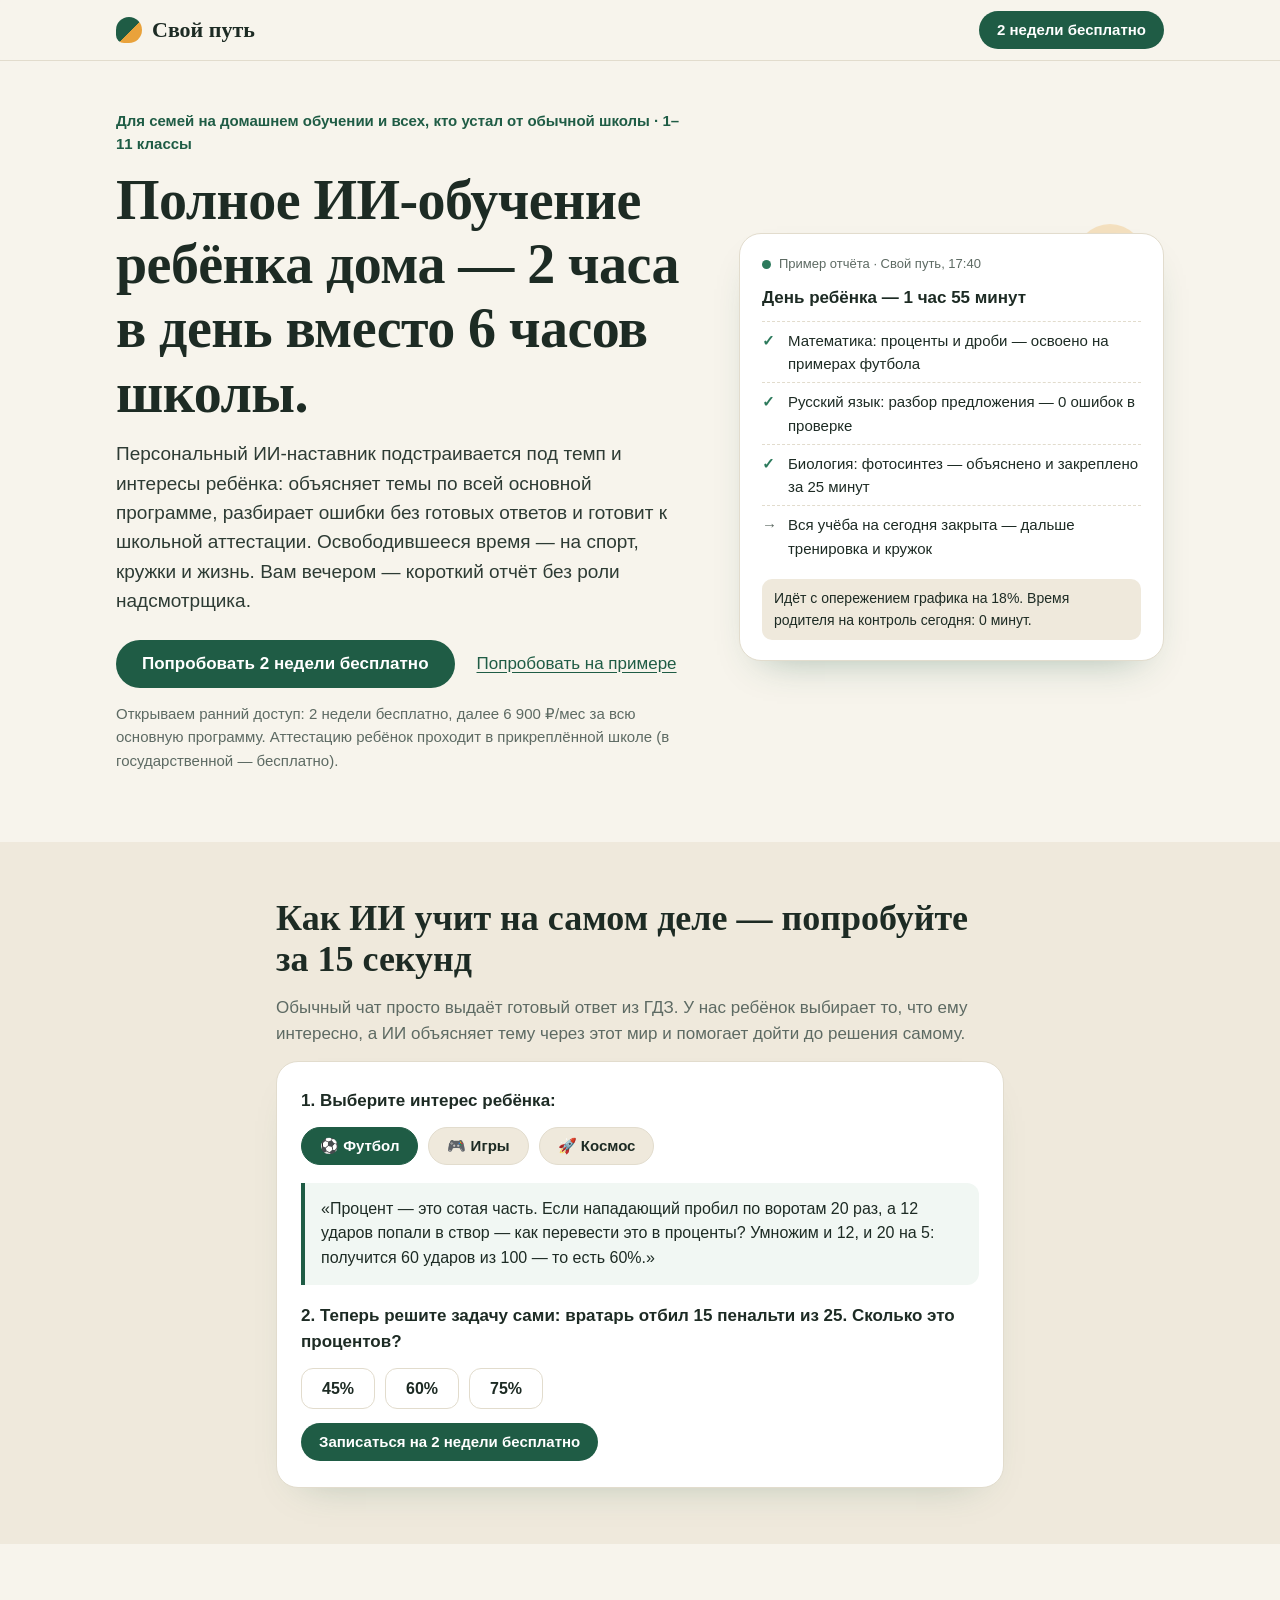
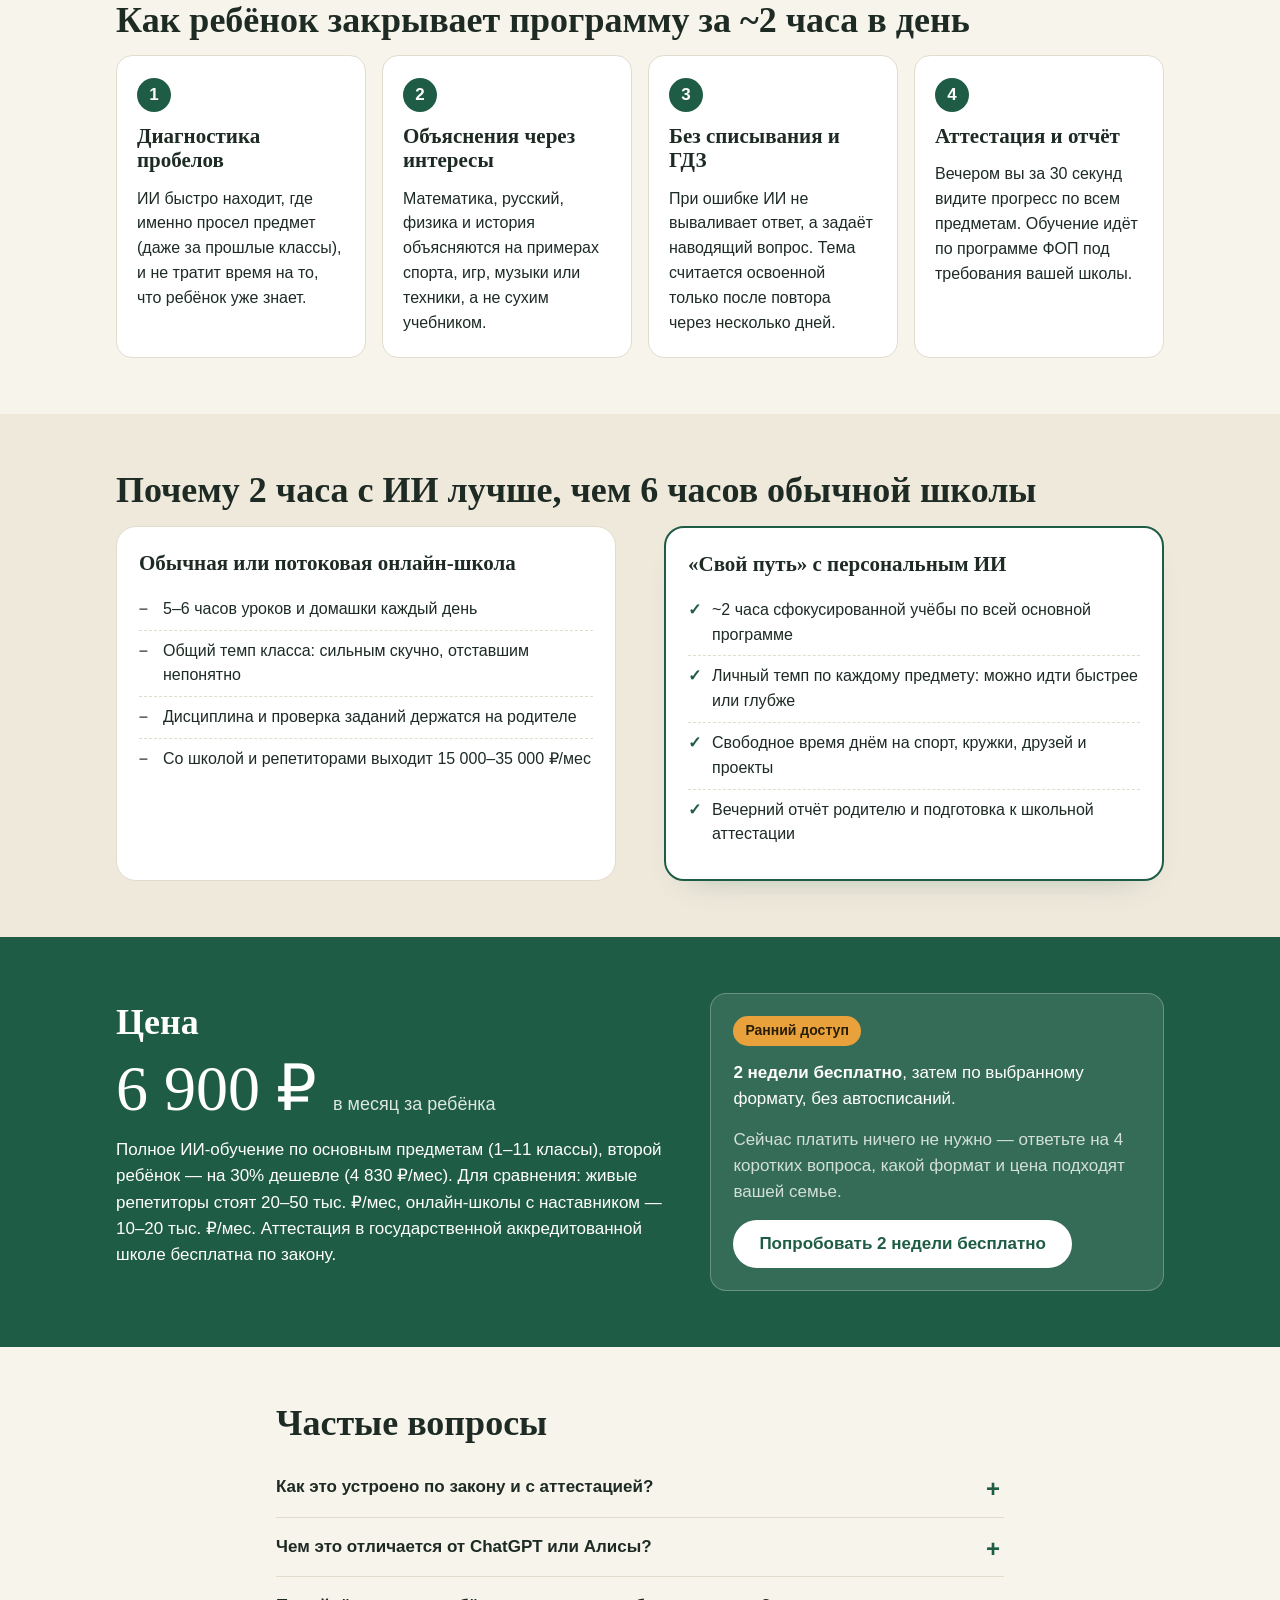
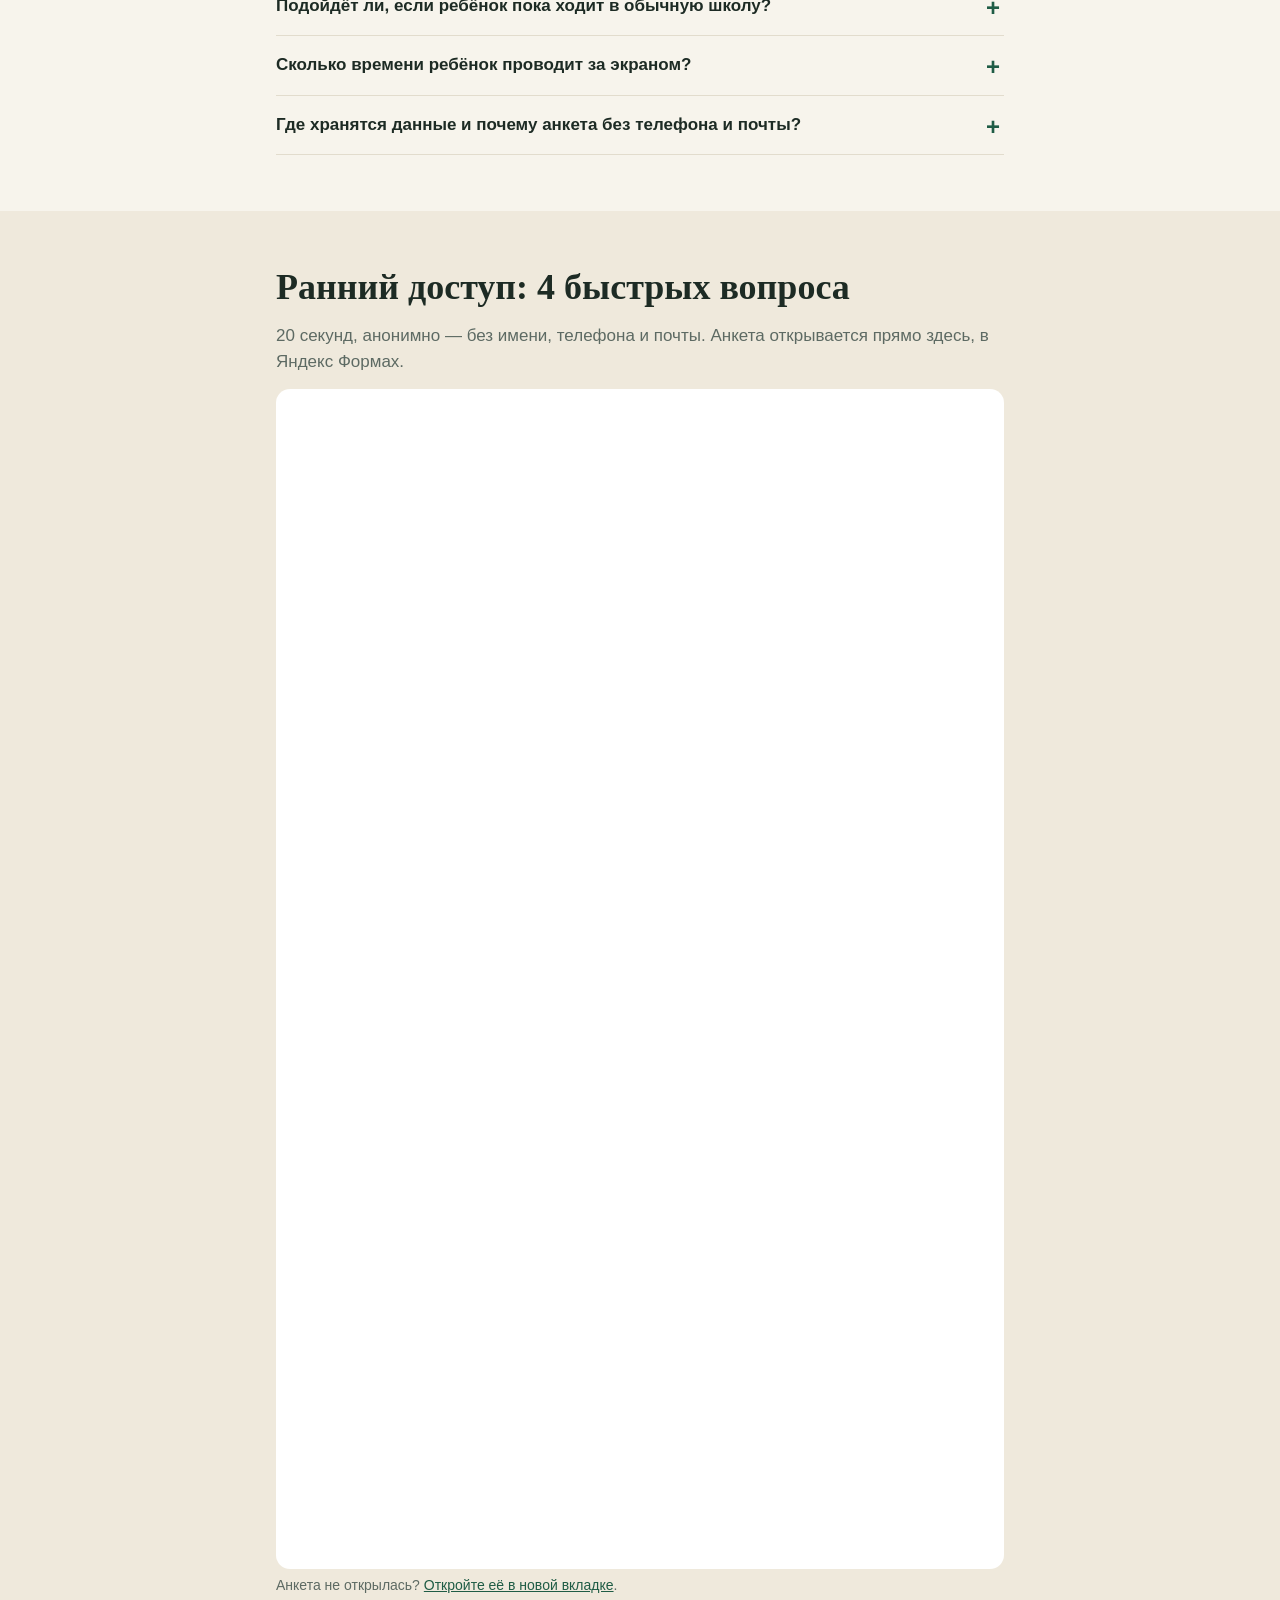
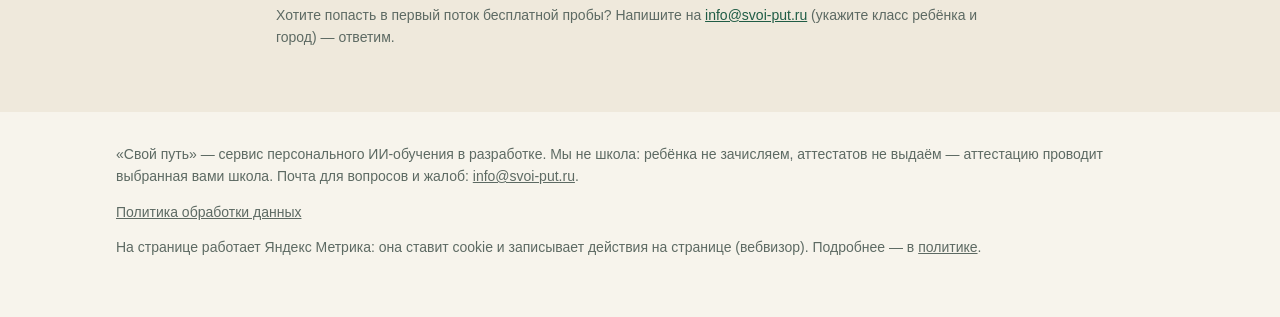
==== commit 58bda258: "Полное ИИ-обучение дома: новый оффер, интерактивное демо и короткая форма раннего доступа" ====
--- a/index.html
+++ b/index.html
@@ -3,15 +3,15 @@
 <head>
 <meta charset="utf-8">
 <meta name="viewport" content="width=device-width, initial-scale=1">
-<title>«Свой путь» — ИИ-помощник для семейного обучения</title>
-<meta name="description" content="Тренажёр с ИИ-помощником для семейного обучения: математика и русский 5 класса по темам ФОП, разбор ошибок, проверки через несколько дней и подготовка к аттестации. Порядок тем предлагаем мы. Пилот — не раньше марта 2027 года.">
-<meta property="og:title" content="«Свой путь» — ИИ-помощник объясняет, ответы проверяет тренажёр">
-<meta property="og:description" content="Математика и русский для 5 класса на семейном обучении. Пилот — не раньше марта 2027 года, 10–15 семей, первые две недели бесплатно.">
+<title>«Свой путь» — полное ИИ-обучение ребёнка дома</title>
+<meta name="description" content="Персональное ИИ-обучение ребёнка дома вместо рутины школы (1–11 классы): основные предметы за ~2 часа в день, объяснения под интересы ребёнка, подготовка к аттестации и вечерний отчёт родителю. Первые 2 недели бесплатно.">
+<meta property="og:title" content="«Свой путь» — полное ИИ-обучение ребёнка дома">
+<meta property="og:description" content="Вся основная программа за ~2 часа в день вместо 6 часов школы. Персональный ИИ объясняет под интересы ребёнка, не даёт списывать и готовит к аттестации.">
 <meta property="og:type" content="website">
 <meta name="theme-color" content="#1f5c45">
 <link rel="icon" href="static/favicon.svg" type="image/svg+xml">
-<link rel="stylesheet" href="static/style.css?v=2026-11-11">
-<script src="static/pages.js?v=2026-11-11" defer></script>
+<link rel="stylesheet" href="static/style.css?v=2026-11-16">
+<script src="static/pages.js?v=2026-11-16" defer></script>
 <script>
 (function(m,e,t,r,i,k,a){m[i]=m[i]||function(){(m[i].a=m[i].a||[]).push(arguments)};m[i].l=1*new Date();
 for(var j=0;j<e.scripts.length;j++){if(e.scripts[j].src===r){return;}}
@@ -27,7 +27,7 @@
 <header class="top">
   <div class="wrap top__in">
     <a class="logo" href="./"><span class="logo__mark" aria-hidden="true"></span>Свой путь</a>
-    <a class="btn btn--small" href="#zayavka" data-cta="header">Пройти анкету</a>
+    <a class="btn btn--small" href="#zayavka" data-cta="header">2 недели бесплатно</a>
   </div>
 </header>
 
@@ -35,77 +35,88 @@
 <section class="hero">
   <div class="wrap hero__in">
     <div class="hero__text">
-      <p class="eyebrow">Для семей, где ребёнок учится дома · пробный запуск для 5 класса</p>
-      <h1>ИИ-помощник объясняет, ответы проверяет тренажёр. Вам&nbsp;— меньше проверять и уговаривать.</h1>
-      <p class="lead">Математика и русский язык для 5 класса. Короткие занятия по темам федеральной программы (ФОП), разбор ошибок, проверки через день и через неделю. Тема не считается освоенной, пока ребёнок не решит её задачи снова, уже без подсказок. Порядок тем предлагаем мы. Вечером приходит короткий отчёт о дне. Аттестацию ребёнок проходит в школе, которую вы выбираете, как и сейчас.</p>
+      <p class="eyebrow">Для семей на домашнем обучении и всех, кто устал от обычной школы · 1–11 классы</p>
+      <h1>Полное ИИ-обучение ребёнка дома — 2 часа в день вместо 6 часов школы.</h1>
+      <p class="lead">Персональный ИИ-наставник подстраивается под темп и интересы ребёнка: объясняет темы по всей основной программе, разбирает ошибки без готовых ответов и готовит к школьной аттестации. Освободившееся время — на спорт, кружки и жизнь. Вам вечером — короткий отчёт без роли надсмотрщика.</p>
       <div class="hero__cta">
-        <a class="btn" href="#zayavka" data-cta="hero">Пройти анкету — 2 минуты</a>
-        <a class="link" href="#kak">Как это устроено</a>
+        <a class="btn" href="#zayavka" data-cta="hero">Попробовать 2 недели бесплатно</a>
+        <a class="link" href="#demo">Попробовать на примере</a>
       </div>
-      <p class="note">Сервис пока в разработке: на этой странице — как будет устроен пилот. Пилот — не раньше марта 2027 года: 10–15 семей, дети 5 класса, которые сейчас живут в России. Первые две недели бесплатно.</p>
+      <p class="note">Открываем ранний доступ: 2 недели бесплатно, далее 6 900 ₽/мес за всю основную программу. Аттестацию ребёнок проходит в прикреплённой школе (в государственной — бесплатно).</p>
     </div>
     <figure class="msg" aria-label="Пример вечернего сообщения родителю">
-      <div class="msg__head"><span class="msg__dot" aria-hidden="true"></span>Пример отчёта · Свой путь, 19:30</div>
-      <p class="msg__title">Занятия за день — 75 минут</p>
+      <div class="msg__head"><span class="msg__dot" aria-hidden="true"></span>Пример отчёта · Свой путь, 17:40</div>
+      <p class="msg__title">День ребёнка — 1 час 55 минут</p>
       <ul class="msg__list">
-        <li class="ok">Математика: деление с остатком — освоено, проверено через 7 дней</li>
-        <li class="ok">Русский: разбор слова по составу — предварительно освоено, проверка завтра</li>
-        <li class="again">Русский: безударные гласные — в работе, ошибок сегодня: 2</li>
-        <li class="skip">Ребёнок нажал «Я устал(а)»: блок закончился, дроби начнём завтра</li>
+        <li class="ok">Математика: проценты и дроби — освоено на примерах футбола</li>
+        <li class="ok">Русский язык: разбор предложения — 0 ошибок в проверке</li>
+        <li class="ok">Биология: фотосинтез — объяснено и закреплено за 25 минут</li>
+        <li class="skip">Вся учёба на сегодня закрыта — дальше тренировка и кружок</li>
       </ul>
-      <p class="msg__foot">Освоено тем по математике — 3 из 8. Завтра на повторение — 2 задания.</p>
+      <p class="msg__foot">Идёт с опережением графика на 18%. Время родителя на контроль сегодня: 0 минут.</p>
     </figure>
   </div>
 </section>
 
-<section class="sec">
+<section class="sec sec--soft" id="demo">
   <div class="wrap narrow">
-    <h2>Почему на семейном так устают родители</h2>
-    <p>Родитель на семейном обучении и учитель, и проверяющий. Онлайн-школы дают часть уроков, но темп там общий, а садиться за занятия ребёнок должен сам. Не садится — снова вы.</p>
-    <p>По математике и русскому мы хотим забрать у вас часть этой работы: объяснить, проверить, напомнить и предложить порядок тем до аттестации.</p>
+    <h2>Как ИИ учит на самом деле — попробуйте за 15 секунд</h2>
+    <p class="muted">Обычный чат просто выдаёт готовый ответ из ГДЗ. У нас ребёнок выбирает то, что ему интересно, а ИИ объясняет тему через этот мир и помогает дойти до решения самому.</p>
+    <div class="demo-card" id="demoBox">
+      <p class="demo-q">1. Выберите интерес ребёнка:</p>
+      <div class="demo-tabs" role="group" aria-label="Интерес ребёнка">
+        <button type="button" class="demo-tab is-active" data-demo-theme="football">⚽ Футбол</button>
+        <button type="button" class="demo-tab" data-demo-theme="games">🎮 Игры</button>
+        <button type="button" class="demo-tab" data-demo-theme="space">🚀 Космос</button>
+      </div>
+      <div class="demo-explain" id="demoExplain">«Процент — это сотая часть. Если нападающий пробил по воротам 20 раз, а 12 ударов попали в створ — как перевести это в проценты? Умножим и 12, и 20 на 5: получится 60 ударов из 100 — то есть 60%.»</div>
+      <p class="demo-q" id="demoQuestion">2. Теперь решите задачу сами: вратарь отбил 15 пенальти из 25. Сколько это процентов?</p>
+      <div class="demo-opts" role="group" aria-label="Варианты ответа">
+        <button type="button" class="demo-opt" data-demo-ans="wrong1">45%</button>
+        <button type="button" class="demo-opt" data-demo-ans="right">60%</button>
+        <button type="button" class="demo-opt" data-demo-ans="wrong2">75%</button>
+      </div>
+      <div class="demo-reply" id="demoReply" hidden></div>
+      <a class="btn btn--small" href="#zayavka" data-cta="demo">Записаться на 2 недели бесплатно</a>
+    </div>
   </div>
 </section>
 
-<section class="sec sec--soft" id="kak">
+<section class="sec" id="kak">
   <div class="wrap">
-    <h2>Как будут проходить занятия</h2>
+    <h2>Как ребёнок закрывает программу за ~2 часа в день</h2>
     <ol class="steps">
-      <li><h3>Сначала диагностика</h3><p>В первую неделю короткие задания показывают, что ребёнок уже знает из тем 5 класса по математике и русскому и с чего начинать.</p></li>
-      <li><h3>Короткие блоки</h3><p>Не длиннее 30 минут, с перерывами. За экраном — не больше 90 минут в день, новых тем после 19:00 нет. Устал — занятие встаёт на паузу. Остальное время без экрана: книги, письмо от руки, прогулки.</p></li>
-      <li><h3>Подсказка вместо ответа</h3><p>Ошибся — сначала готовая подсказка, которую заранее проверил методист, потом разбор решения. Готового ответа сразу нет. Объяснение темы пишет ИИ, а ребёнок видит его только после проверки методистом. Правильность ответа проверяет тренажёр по эталону, а не ИИ.</p></li>
-      <li><h3>Когда тема освоена</h3><p>Тема освоена, если ребёнок подряд решил серию задач с первой попытки. Задачи должны быть хотя бы двух видов, и на проверках через день и через неделю он не ошибся. Если нет, в отчёте стоит «в работе» или «предварительно освоено». Не прошёл проверку — тема снова в работе. Слово «освоено» значит, что мы уверены, но гарантии нет.</p></li>
+      <li><h3>Диагностика пробелов</h3><p>ИИ быстро находит, где именно просел предмет (даже за прошлые классы), и не тратит время на то, что ребёнок уже знает.</p></li>
+      <li><h3>Объяснения через интересы</h3><p>Математика, русский, физика и история объясняются на примерах спорта, игр, музыки или техники, а не сухим учебником.</p></li>
+      <li><h3>Без списывания и ГДЗ</h3><p>При ошибке ИИ не вываливает ответ, а задаёт наводящий вопрос. Тема считается освоенной только после повтора через несколько дней.</p></li>
+      <li><h3>Аттестация и отчёт</h3><p>Вечером вы за 30 секунд видите прогресс по всем предметам. Обучение идёт по программе ФОП под требования вашей школы.</p></li>
     </ol>
   </div>
 </section>
 
-<section class="sec">
-  <div class="wrap narrow">
-    <h2>Почему наш ИИ не решает за ребёнка</h2>
-    <p>ИИ, который просто выдаёт ответы, учёбе вредит. В исследовании в турецкой школе (Bastani и соавторы, PNAS, 2025; около 1 000 старшеклассников, математика) ученики, которые решали задачи с ИИ, дававшим готовые ответы, потом на контрольной без ИИ набрали на 17% хуже, чем те, кто учился без него. Версия, где ИИ давал только подсказки, не навредила, но и не помогла: результаты были такие же, как без ИИ.</p>
-    <p>Поэтому ИИ у нас работает заранее, а не во время занятия. Он пересказывает правило из учебника на примерах из того, что ребёнку интересно, — так получаются объяснения тем. Каждое объяснение до показа ребёнку читает и одобряет методист. Подсказки после ошибки тоже готовые и проверенные. Во время занятия ИИ ребёнку ничего не пишет: задания выдаёт и ответы проверяет тренажёр. Даст ли это прирост у пятиклассников, проверим на пилоте и покажем цифры.</p>
-  </div>
-</section>
-
 <section class="sec sec--soft">
-  <div class="wrap two">
-    <div>
-      <h2>Когда подключается человек</h2>
-      <p>Куратор подключается, когда что-то идёт не так: ребёнок три дня подряд не садился заниматься или неделю буксует на одной теме. Тогда куратор пишет вам и предлагает, что поменять в плане, — решаете вы. Занятия идут только в те часы, когда дежурит детский психолог; нет дежурного — занятия на паузе. Если вы подписали часть Б (согласие на сведения о самочувствии ребёнка), тревожные сообщения, которые система отметила, сначала читает психолог. Ни ИИ, ни куратор, ни вы их не читаете. При угрозе жизни сигнал сразу уходит дежурным психологам. Если никто не ответил за 30 минут, владелец сервиса видит адрес и телефоны взрослых и звонит 112: автоматического вызова нет. Без части Б сообщения ребёнка психологу не передаются, в том числе тревожные. Ребёнку сразу показываем экран помощи и телефоны. Родитель может сам отправить сигнал кнопкой «опасно прямо сейчас».</p>
-      <p>Вы видите учёбу: минуты, темы, ошибки. Тревожные сообщения ребёнка вам не показываются. Их читает психолог, если вы подписали часть Б. Ребёнку на первом экране простыми словами сказано: что видят родители, кто первым узнаёт, если ему плохо, и как позвать взрослого. На экранах занятия у ребёнка есть кнопка «Позови взрослого» и телефоны помощи: 112 и детский телефон доверия 8-800-2000-122.</p>
+  <div class="wrap">
+    <h2>Почему 2 часа с ИИ лучше, чем 6 часов обычной школы</h2>
+    <div class="two">
+      <div class="cmp-card">
+        <h3>Обычная или потоковая онлайн-школа</h3>
+        <ul class="cmp-list cmp-list--old">
+          <li>5–6 часов уроков и домашки каждый день</li>
+          <li>Общий темп класса: сильным скучно, отставшим непонятно</li>
+          <li>Дисциплина и проверка заданий держатся на родителе</li>
+          <li>Со школой и репетиторами выходит 15 000–35 000 ₽/мес</li>
+        </ul>
+      </div>
+      <div class="cmp-card cmp-card--us">
+        <h3>«Свой путь» с персональным ИИ</h3>
+        <ul class="cmp-list cmp-list--us">
+          <li>~2 часа сфокусированной учёбы по всей основной программе</li>
+          <li>Личный темп по каждому предмету: можно идти быстрее или глубже</li>
+          <li>Свободное время днём на спорт, кружки, друзей и проекты</li>
+          <li>Вечерний отчёт родителю и подготовка к школьной аттестации</li>
+        </ul>
+      </div>
     </div>
-    <div>
-      <h2>Программа и аттестация</h2>
-      <p>Темы и нормы берём из федеральной образовательной программы (ФОП). Например, диктант в 5 классе — 90–100 слов. Формы и сроки аттестации у каждой школы свои, поэтому смотрим положение вашей школы.</p>
-      <p>Аттестацию проводит школа, которую вы выбрали; в государственной аккредитованной школе она бесплатна. До оплаты поможем выбрать школу, узнать её правила аттестации и согласовать с ней график. Всё письменно. Пока школа не выбрана и график не согласован, пилот для семьи не начинается.</p>
-    </div>
-  </div>
-</section>
-
-<section class="sec">
-  <div class="wrap narrow">
-    <h2>Что будет в пилоте</h2>
-    <p>Семей 10–15, дети 5 класса, которые сейчас живут в России. Берём семьи, где родители во взглядах на воспитание ребёнка согласны. Предметы — математика и русский язык. Остальные предметы класса в пилоте остаются с вами; что добавлять дальше, решим вместе с семьями. Дата старта зависит от того, успеем ли мы всё проверить: если не успеем, сдвинем её и предупредим заранее.</p>
-    <p>Тренажёр проверяет только ответы на экране, и фото тетрадей в пилоте нет. Аттестацию в школе часто пишут от руки, поэтому остальную учёбу советуем делать на бумаге и устно.</p>
   </div>
 </section>
 
@@ -113,41 +124,38 @@
   <div class="wrap price">
     <div class="price__main">
       <h2>Цена</h2>
-      <p class="price__num">6 900 ₽ <span>в месяц за ребёнка после пилота</span></p>
-      <p>Второй ребёнок — на 30% дешевле: 4 830 ₽ в месяц после пилота. Аттестация в государственной аккредитованной школе бесплатна, отдельно платить за неё не нужно.</p>
+      <p class="price__num">6 900 ₽ <span>в месяц за ребёнка</span></p>
+      <p>Полное ИИ-обучение по основным предметам (1–11 классы), второй ребёнок — на 30% дешевле (4 830 ₽/мес). Для сравнения: живые репетиторы стоят 20–50 тыс. ₽/мес, онлайн-школы с наставником — 10–20 тыс. ₽/мес. Аттестация в государственной аккредитованной школе бесплатна по закону.</p>
     </div>
     <div class="price__pilot">
-      <p class="price__tag">Для 10–15 семей пилота</p>
-      <p><b>2 недели бесплатно</b>, потом <b>4 900 ₽ в месяц</b> до конца учебного года. Платите за месяц вперёд: деньги сами не списываются.</p>
-      <p class="muted">Сейчас платить ничего не нужно, анкета ни к чему не обязывает. Условия возврата денег — в оферте пилота, её покажем до оплаты.</p>
-      <a class="btn btn--light" href="#zayavka" data-cta="price">Пройти анкету</a>
+      <p class="price__tag">Ранний доступ</p>
+      <p><b>2 недели бесплатно</b>, затем по выбранному формату, без автосписаний.</p>
+      <p class="muted">Сейчас платить ничего не нужно — ответьте на 4 коротких вопроса, какой формат и цена подходят вашей семье.</p>
+      <a class="btn btn--light" href="#zayavka" data-cta="price">Попробовать 2 недели бесплатно</a>
     </div>
   </div>
 </section>
 
 <section class="sec">
   <div class="wrap narrow">
-    <h2>Вопросы</h2>
-    <details><summary>Как это устроено по закону?</summary><p>Семейное обучение — форма образования по закону «Об образовании в Российской Федерации» (статьи 17 и 63). Вы уведомляете управление образования, что учите ребёнка дома. Аттестацию ребёнок проходит в школе; в государственной аккредитованной школе она бесплатна. По нашему пониманию закона: уточните это в школе и управлении образования. Мы не принимаем ребёнка на обучение, не ставим оценок и не выдаём документов. Ребёнок занимается в тренажёре, а вы читаете отчёты. С нами вы подписываете договор на доступ к тренажёру, а не договор об образовании. Кто будет стороной договора, назовём до оплаты, договор покажем заранее.</p></details>
-    <details><summary>Ребёнок будет весь день за экраном?</summary><p>Нет. За экраном — не больше 90 минут в день, блоками до 30 минут с перерывами; новых тем после 19:00 нет. Остальное — движение, кружки, книги, письмо от руки.</p></details>
-    <details><summary>А если он не захочет заниматься?</summary><p>Это главный риск, и о нём мы говорим прямо. Помогают расписание, короткие блоки и задачи на примерах из того, что ребёнку интересно. Если занятий не было, это видно в вечернем отчёте (письмо приходит на почту, если вы его не отключили). Три дня подряд без занятий — куратор напишет вам и предложит, что поменять.</p></details>
-    <details><summary>Подойдёт для младших классов или для старших?</summary><p>Пока нет: пилот только для 5 класса. Младшим детям обычно нужен взрослый рядом, поэтому с них мы не начинаем. Если пилот получится, следующими будут 6–7 классы, потом 8–11. Если ребёнок младше или старше, всё равно заполните анкету: так поймём, кого брать дальше.</p></details>
-    <details><summary>Мы живём за границей. Можно?</summary><p>Пока нет. В пилот берём только детей, которые живут в России: если ребёнку станет плохо, нам нужно быстро позвать помощь рядом с ним. Заполните анкету — так поймём, сколько таких семей.</p></details>
-    <details><summary>Где хранятся данные?</summary><p>Сейчас у нас есть ответы анкеты (без имени и контактов, в Яндекс Формах, сервисе компании Яндекс), письма, если вы сами напишете на почту для вопросов (они приходят через зарубежные сервисы ImprovMX и Gmail), и статистика Метрики. Эта страница лежит на GitHub Pages. Яндекс Метрика на ней ставит cookie, видит IP-адрес и записывает действия на странице (вебвизор), а в окне анкеты отмечает, что её начали заполнять и отправили. К пилоту планируем хранить данные ребёнка на отдельном сервере в России и не отправлять их за границу. Вход планируем по российскому номеру телефона с кодом из СМС, отчёт — в личном кабинете и на почту. Telegram и зарубежные облака для данных ребёнка и родителя в пилоте не планируем. Подробно — в <a href="privacy.html">политике обработки данных</a>.</p></details>
-    <details><summary>Почему анкета без телефона и почты?</summary><p>Сейчас мы только узнаём, кому нужен такой тренажёр, поэтому анкета анонимная: без имени, телефона и почты. Запись в пилот с контактом откроем на этой странице в начале 2027 года. Хотите узнать о ней первыми — напишите на <a href="mailto:info@svoi-put.ru">info@svoi-put.ru</a>, ответим.</p></details>
+    <h2>Частые вопросы</h2>
+    <details><summary>Как это устроено по закону и с аттестацией?</summary><p>Мы не образовательная организация, не зачисляем ребёнка и сами не выдаём аттестат. Ребёнок оформляется на семейное обучение (ст. 17 и 63 закона «Об образовании» № 273-ФЗ) и проходит аттестацию в выбранной вами школе — в государственной аккредитованной школе она бесплатна (ст. 34 ч. 3). Мы даём персональное ИИ-обучение по программе ФОП и готовим к аттестации.</p></details>
+    <details><summary>Чем это отличается от ChatGPT или Алисы?</summary><p>Обычный чат выдаёт готовое решение за секунду, после чего ребёнок ничего не помнит на проверке. Наш ИИ ведёт по школьной программе ФОП, не даёт готовых ответов, сам проверяет усвоение через несколько дней и присылает родителю ежедневный отчёт.</p></details>
+    <details><summary>Подойдёт ли, если ребёнок пока ходит в обычную школу?</summary><p>Да. Можно использовать и как основу для семейного обучения, и чтобы забирать на ИИ объяснения и подготовку дома вместо репетиторов.</p></details>
+    <details><summary>Сколько времени ребёнок проводит за экраном?</summary><p>Около 1,5–2 часов в день короткими блоками с перерывами. Всё остальное время ребёнок проводит вне экрана: спорт, секции, друзья, чтение и проекты.</p></details>
+    <details><summary>Где хранятся данные и почему анкета без телефона и почты?</summary><p>Сейчас у нас есть ответы анкеты (без имени и контактов, в Яндекс Формах, сервисе компании Яндекс), письма, если вы сами напишете на почту для вопросов (они приходят через зарубежные сервисы ImprovMX и Gmail), и статистика Метрики. Эта страница лежит на GitHub Pages. Яндекс Метрика на ней ставит cookie, видит IP-адрес и записывает действия на странице (вебвизор), а в окне анкеты отмечает, что её начали заполнять и отправили. Когда откроем обучение детей, данные будут храниться на отдельном сервере в России. Подробно — в <a href="privacy.html">политике обработки данных</a>.</p></details>
   </div>
 </section>
 
 <section class="sec sec--form" id="zayavka">
   <div class="wrap narrow">
-    <h2>Анкета: нужен ли вам такой тренажёр</h2>
-    <p class="muted">Две минуты, анонимно: без имени, телефона и почты. Анкета открывается здесь же, в Яндекс Формах. Это не запись в пилот: по ответам поймём, нужен ли такой тренажёр и с каких классов начинать.</p>
-
+    <h2>Ранний доступ: 4 быстрых вопроса</h2>
+    <p class="muted">20 секунд, анонимно — без имени, телефона и почты. Анкета открывается прямо здесь, в Яндекс Формах.</p>
     <div class="yform">
-      <iframe id="yform" data-form="https://forms.yandex.ru/u/6af2f06d6f1ca4abc9bfe88e/" src="https://forms.yandex.ru/u/6af2f06d6f1ca4abc9bfe88e/?iframe=1" title="Анкета пилота «Свой путь»" loading="lazy"
+      <iframe id="yform" data-form="https://forms.yandex.ru/u/6afb3dfd49af47290b22be31/" src="https://forms.yandex.ru/u/6afb3dfd49af47290b22be31/?iframe=1" title="Ранний доступ «Свой путь» — ИИ-обучение" loading="lazy"
               referrerpolicy="no-referrer"></iframe>
-      <p class="hint">Анкета не открылась? <a id="yformLink" href="https://forms.yandex.ru/u/6af2f06d6f1ca4abc9bfe88e/" target="_blank" rel="noopener">Откройте её в новой вкладке</a>.</p>
-      <p class="hint">Хотите узнать первыми, когда откроется запись в пилот? Напишите на <a href="mailto:info@svoi-put.ru">info@svoi-put.ru</a> — ответим.</p>
+      <p class="hint">Анкета не открылась? <a id="yformLink" href="https://forms.yandex.ru/u/6afb3dfd49af47290b22be31/" target="_blank" rel="noopener">Откройте её в новой вкладке</a>.</p>
+      <p class="hint">Хотите попасть в первый поток бесплатной пробы? Напишите на <a href="mailto:info@svoi-put.ru">info@svoi-put.ru</a> (укажите класс ребёнка и город) — ответим.</p>
     </div>
   </div>
 </section>
@@ -155,7 +163,7 @@
 
 <footer class="foot">
   <div class="wrap">
-    <p>«Свой путь» — сервис в разработке, пилот не раньше марта 2027 года. Мы не школа: ребёнка не зачисляем, оценок не ставим, документов не выдаём. Ребёнок получает образование в семье, аттестацию проводит школа. Почта для вопросов и жалоб: <a href="mailto:info@svoi-put.ru">info@svoi-put.ru</a>.</p>
+    <p>«Свой путь» — сервис персонального ИИ-обучения в разработке. Мы не школа: ребёнка не зачисляем, аттестатов не выдаём — аттестацию проводит выбранная вами школа. Почта для вопросов и жалоб: <a href="mailto:info@svoi-put.ru">info@svoi-put.ru</a>.</p>
     <p><a href="privacy.html">Политика обработки данных</a></p>
   </div>
 <div class="wrap"><p class="ym-note">На странице работает Яндекс Метрика: она ставит cookie и записывает действия на странице (вебвизор). Подробнее — в <a href="privacy.html">политике</a>.</p></div>
--- a/static/style.css
+++ b/static/style.css
@@ -148,9 +148,35 @@
 }
 @media (prefers-reduced-motion: reduce) { html { scroll-behavior: auto; } }
 
-/* static (GitHub Pages) version: the questionnaire is a Yandex Form in a frame */
-.yform iframe { display: block; width: 100%; min-height: 2100px; border: 0; background: #fff; border-radius: 14px; }
-@media (max-width: 600px) { .yform iframe { min-height: 2400px; } }
+/* static (GitHub Pages) version: interactive demo, comparison cards and compact Yandex Form */
+.demo-card { background: var(--card); border: 1px solid var(--line); border-radius: 22px; padding: 26px 24px; box-shadow: 0 18px 40px -28px rgba(31, 92, 69, .35); }
+.demo-tabs { display: flex; flex-wrap: wrap; gap: 10px; margin: 12px 0 18px; }
+.demo-tab { background: var(--soft); color: var(--ink); border: 1.5px solid var(--line); border-radius: 999px; padding: 9px 18px; font: 600 15px/1.2 var(--sans); cursor: pointer; transition: background .15s, border-color .15s; }
+.demo-tab:hover { border-color: var(--green); }
+.demo-tab.is-active { background: var(--green); border-color: var(--green); color: #fff; }
+.demo-explain { background: #f1f7f3; border-left: 4px solid var(--green); border-radius: 0 12px 12px 0; padding: 14px 16px; margin-bottom: 18px; font-size: 16px; }
+.demo-q { font-weight: 700; margin-bottom: 12px; font-size: 17px; }
+.demo-opts { display: flex; flex-wrap: wrap; gap: 10px; margin-bottom: 14px; }
+.demo-opt { background: #fff; color: var(--ink); border: 1.5px solid var(--line); border-radius: 12px; padding: 10px 20px; font: 600 16px/1.2 var(--sans); cursor: pointer; }
+.demo-opt:hover { border-color: var(--green); }
+.demo-opt.is-right { background: #e6f4ec; border-color: var(--green); color: var(--green); }
+.demo-opt.is-wrong { background: #fdf1ed; border-color: var(--red); color: var(--red); }
+.demo-reply { border-radius: 12px; padding: 14px 16px; font-size: 15px; margin-bottom: 16px; background: var(--soft); border: 1px solid var(--line); }
+.demo-reply.is-right { background: #e6f4ec; border-color: #b7dec6; }
+.demo-reply.is-hint { background: #fef7e6; border-color: #ebd094; }
+.cmp-card { background: var(--card); border: 1px solid var(--line); border-radius: 20px; padding: 24px 22px; }
+.cmp-card--us { border: 2px solid var(--green); box-shadow: 0 16px 34px -26px rgba(31, 92, 69, .45); }
+.cmp-list { list-style: none; padding: 0; margin: 12px 0 0; }
+.cmp-list li { padding: 8px 0 8px 24px; border-top: 1px dashed var(--line); position: relative; font-size: 16px; }
+.cmp-list li:first-child { border-top: 0; }
+.cmp-list li::before { position: absolute; left: 0; top: 8px; font-weight: 700; }
+.cmp-list--old li::before { content: "–"; color: var(--muted); }
+.cmp-list--us li::before { content: "✓"; color: var(--green); }
+.yform iframe { display: block; width: 100%; min-height: 1180px; border: 0; background: #fff; border-radius: 14px; }
+@media (max-width: 600px) {
+  .demo-card { padding: 20px 16px; }
+  .yform iframe { min-height: 1380px; }
+}
 
 /* --metrika: the footer notice */
 .ym-note { font-size: 14px; color: var(--muted); }
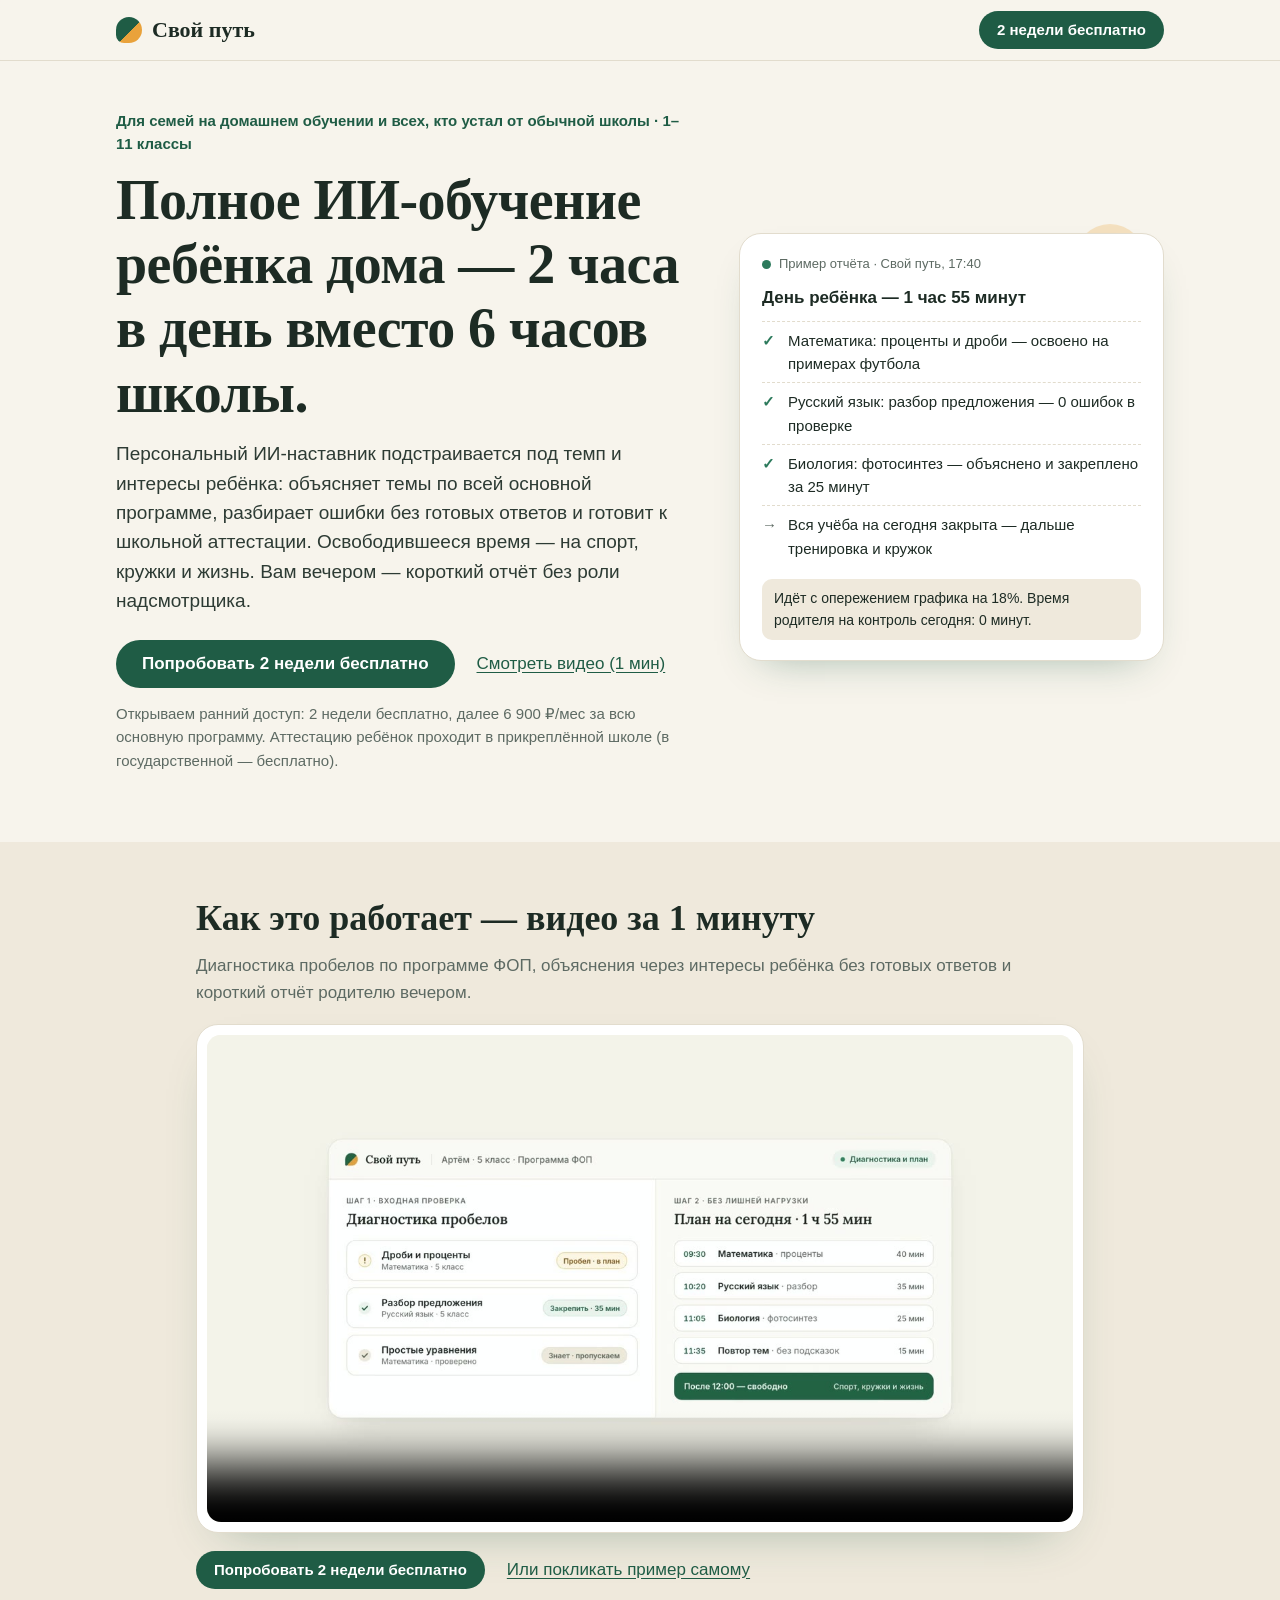
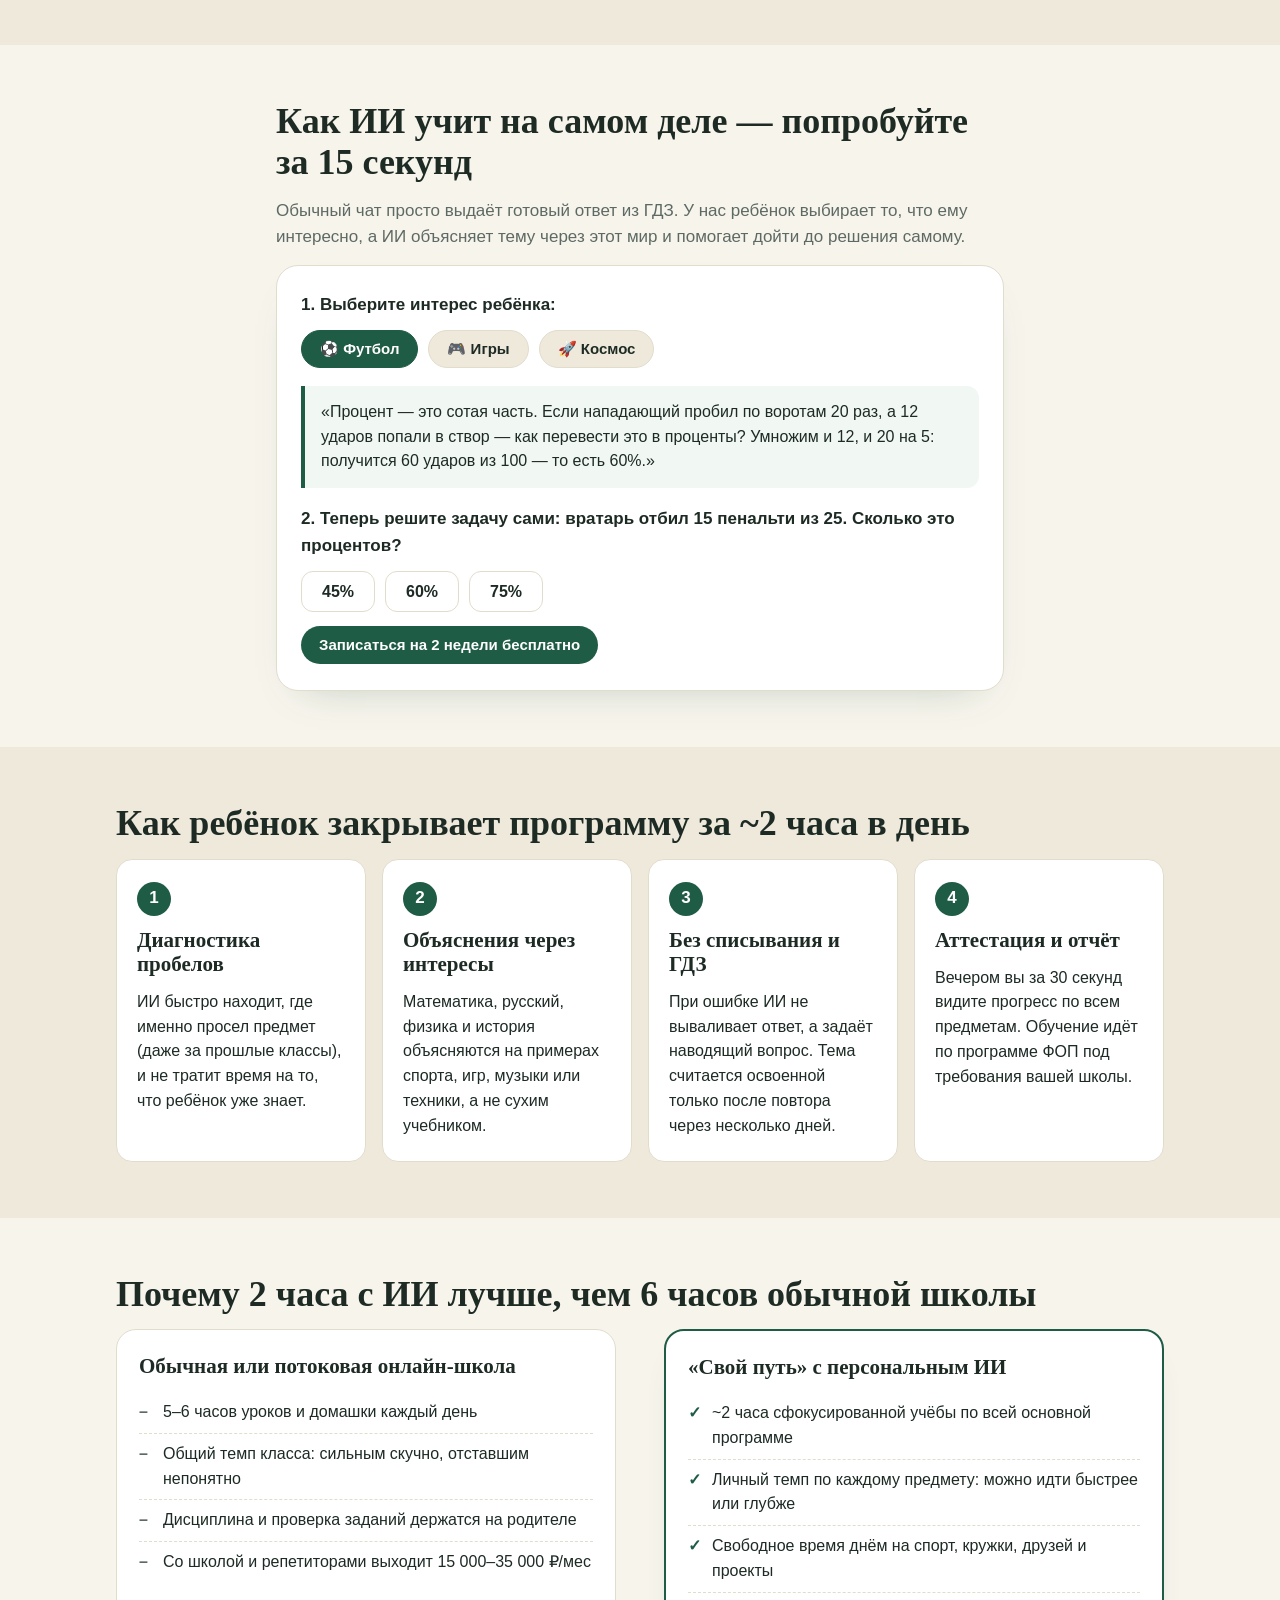
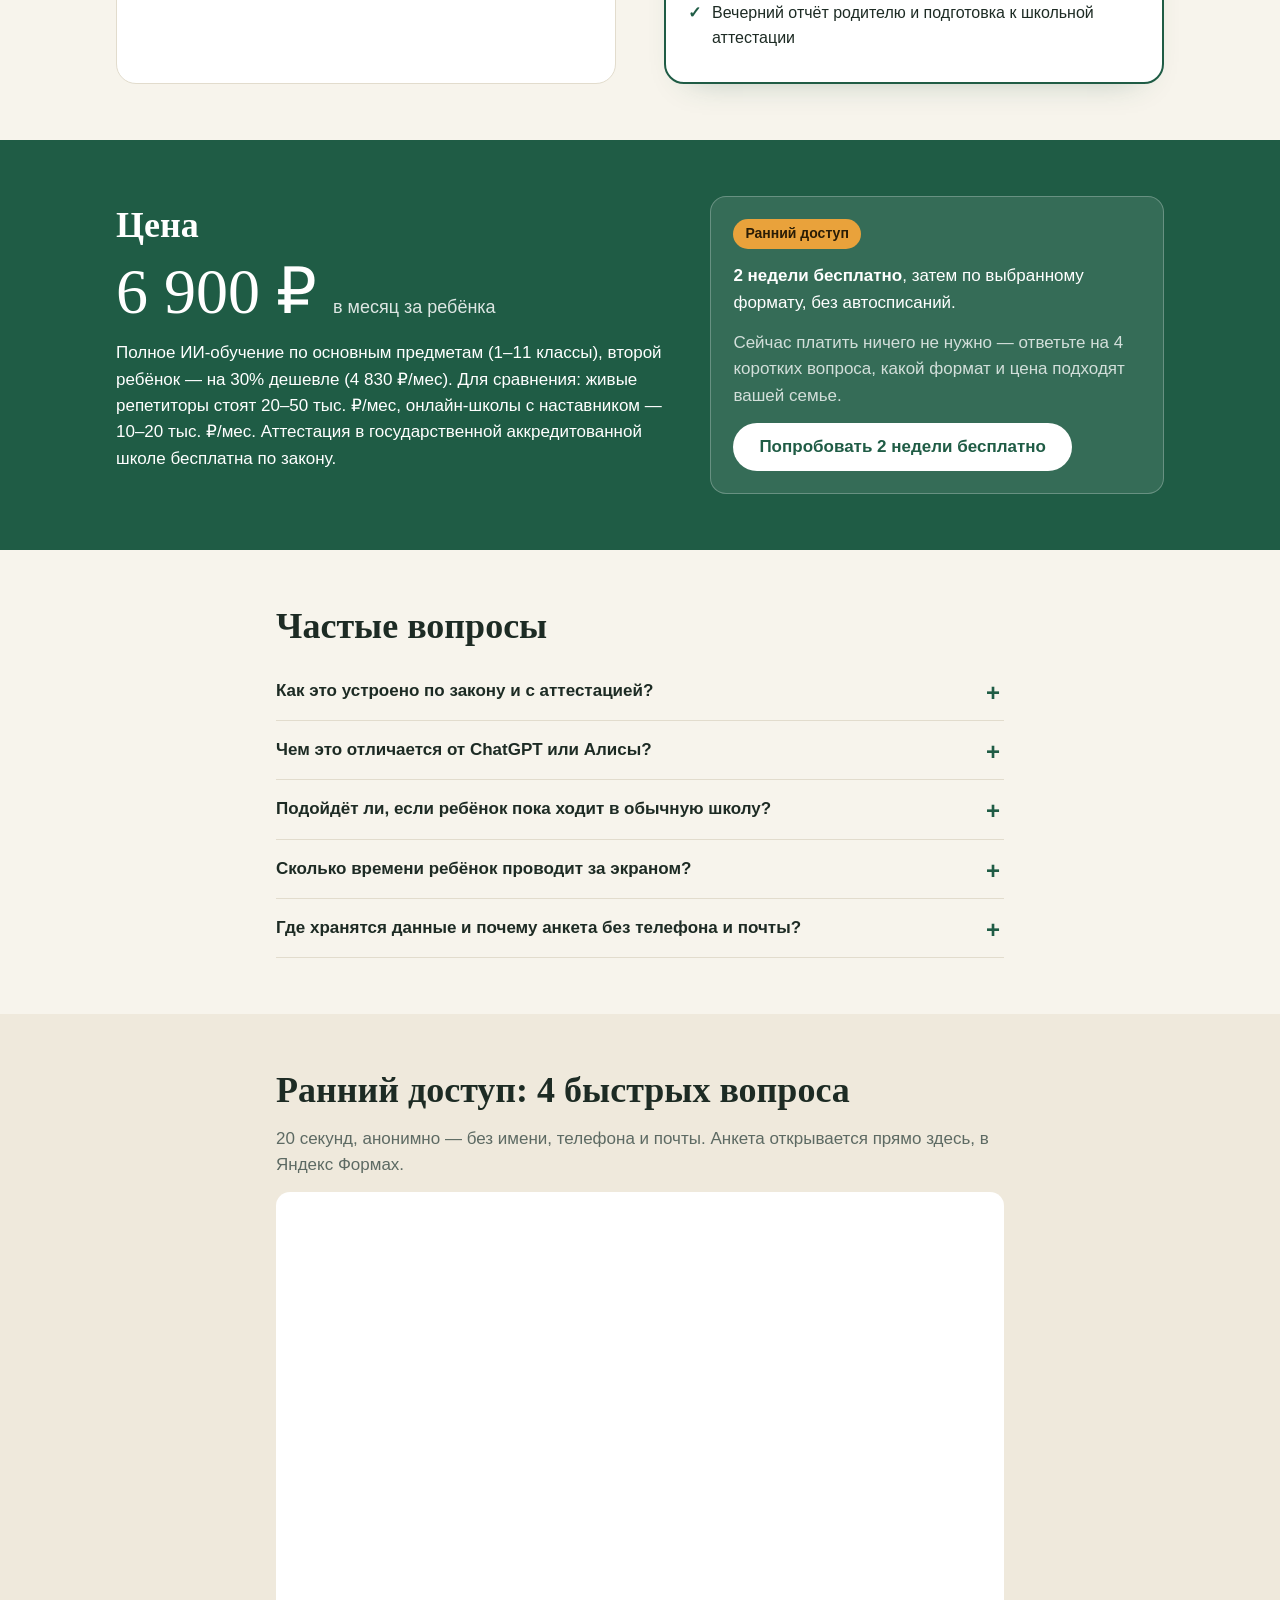
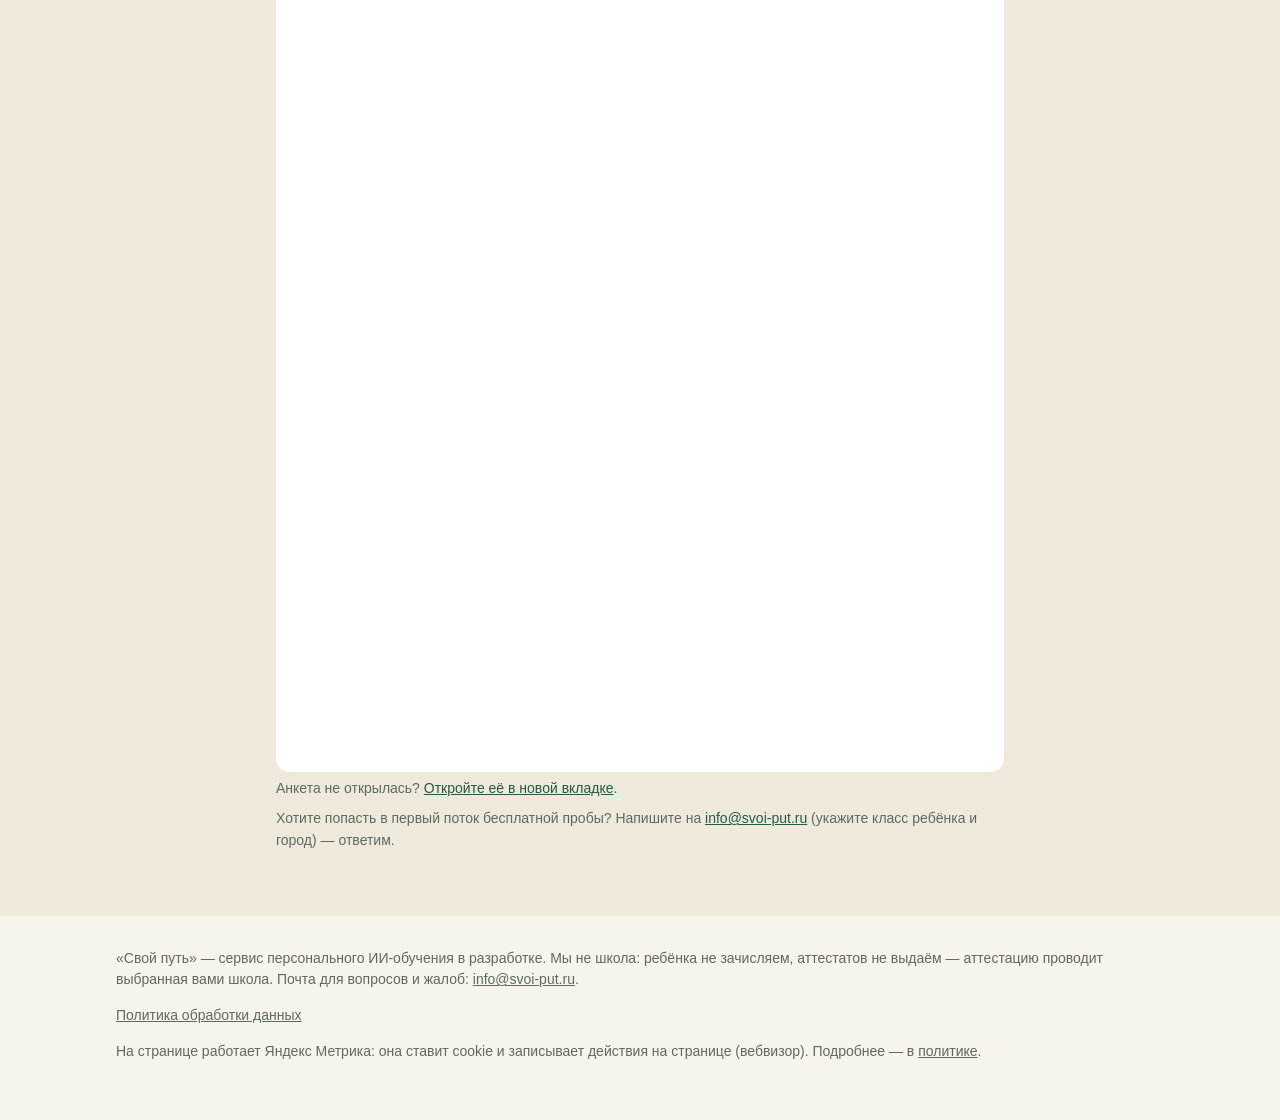
==== commit 58f3f221: "Add 60s product explainer video section to landing page" ====
--- a/index.html
+++ b/index.html
@@ -10,8 +10,8 @@
 <meta property="og:type" content="website">
 <meta name="theme-color" content="#1f5c45">
 <link rel="icon" href="static/favicon.svg" type="image/svg+xml">
-<link rel="stylesheet" href="static/style.css?v=2026-11-16">
-<script src="static/pages.js?v=2026-11-16" defer></script>
+<link rel="stylesheet" href="static/style.css?v=2026-11-19">
+<script src="static/pages.js?v=2026-11-19" defer></script>
 <script>
 (function(m,e,t,r,i,k,a){m[i]=m[i]||function(){(m[i].a=m[i].a||[]).push(arguments)};m[i].l=1*new Date();
 for(var j=0;j<e.scripts.length;j++){if(e.scripts[j].src===r){return;}}
@@ -40,7 +40,7 @@
       <p class="lead">Персональный ИИ-наставник подстраивается под темп и интересы ребёнка: объясняет темы по всей основной программе, разбирает ошибки без готовых ответов и готовит к школьной аттестации. Освободившееся время — на спорт, кружки и жизнь. Вам вечером — короткий отчёт без роли надсмотрщика.</p>
       <div class="hero__cta">
         <a class="btn" href="#zayavka" data-cta="hero">Попробовать 2 недели бесплатно</a>
-        <a class="link" href="#demo">Попробовать на примере</a>
+        <a class="link" href="#video">Смотреть видео (1 мин)</a>
       </div>
       <p class="note">Открываем ранний доступ: 2 недели бесплатно, далее 6 900 ₽/мес за всю основную программу. Аттестацию ребёнок проходит в прикреплённой школе (в государственной — бесплатно).</p>
     </div>
@@ -58,7 +58,24 @@
   </div>
 </section>
 
-<section class="sec sec--soft" id="demo">
+<section class="sec sec--soft" id="video">
+  <div class="wrap video-wrap">
+    <h2>Как это работает — видео за 1 минуту</h2>
+    <p class="muted">Диагностика пробелов по программе ФОП, объяснения через интересы ребёнка без готовых ответов и короткий отчёт родителю вечером.</p>
+    <div class="video-frame">
+      <video id="promoVideo" controls playsinline preload="metadata" poster="static/demo-poster.jpg?v=2026-11-19">
+        <source src="static/demo-video.mp4?v=2026-11-19" type="video/mp4">
+        Ваш браузер не поддерживает встроенное видео.
+      </video>
+    </div>
+    <div class="video-foot">
+      <a class="btn btn--small" href="#zayavka" data-cta="video">Попробовать 2 недели бесплатно</a>
+      <a class="link" href="#demo">Или покликать пример самому</a>
+    </div>
+  </div>
+</section>
+
+<section class="sec" id="demo">
   <div class="wrap narrow">
     <h2>Как ИИ учит на самом деле — попробуйте за 15 секунд</h2>
     <p class="muted">Обычный чат просто выдаёт готовый ответ из ГДЗ. У нас ребёнок выбирает то, что ему интересно, а ИИ объясняет тему через этот мир и помогает дойти до решения самому.</p>
@@ -82,7 +99,7 @@
   </div>
 </section>
 
-<section class="sec" id="kak">
+<section class="sec sec--soft" id="kak">
   <div class="wrap">
     <h2>Как ребёнок закрывает программу за ~2 часа в день</h2>
     <ol class="steps">
@@ -94,7 +111,7 @@
   </div>
 </section>
 
-<section class="sec sec--soft">
+<section class="sec">
   <div class="wrap">
     <h2>Почему 2 часа с ИИ лучше, чем 6 часов обычной школы</h2>
     <div class="two">
--- a/static/style.css
+++ b/static/style.css
@@ -148,7 +148,11 @@
 }
 @media (prefers-reduced-motion: reduce) { html { scroll-behavior: auto; } }
 
-/* static (GitHub Pages) version: interactive demo, comparison cards and compact Yandex Form */
+/* static (GitHub Pages) version: promo video, interactive demo, comparison cards and compact Yandex Form */
+.video-wrap { max-width: 920px; }
+.video-frame { background: var(--card); border: 1px solid var(--line); border-radius: 22px; padding: 10px; box-shadow: 0 20px 48px -28px rgba(31, 92, 69, .42); margin: 18px 0 18px; }
+.video-frame video { display: block; width: 100%; aspect-ratio: 16 / 9; border-radius: 14px; background: var(--bg); }
+.video-foot { display: flex; align-items: center; gap: 22px; flex-wrap: wrap; }
 .demo-card { background: var(--card); border: 1px solid var(--line); border-radius: 22px; padding: 26px 24px; box-shadow: 0 18px 40px -28px rgba(31, 92, 69, .35); }
 .demo-tabs { display: flex; flex-wrap: wrap; gap: 10px; margin: 12px 0 18px; }
 .demo-tab { background: var(--soft); color: var(--ink); border: 1.5px solid var(--line); border-radius: 999px; padding: 9px 18px; font: 600 15px/1.2 var(--sans); cursor: pointer; transition: background .15s, border-color .15s; }
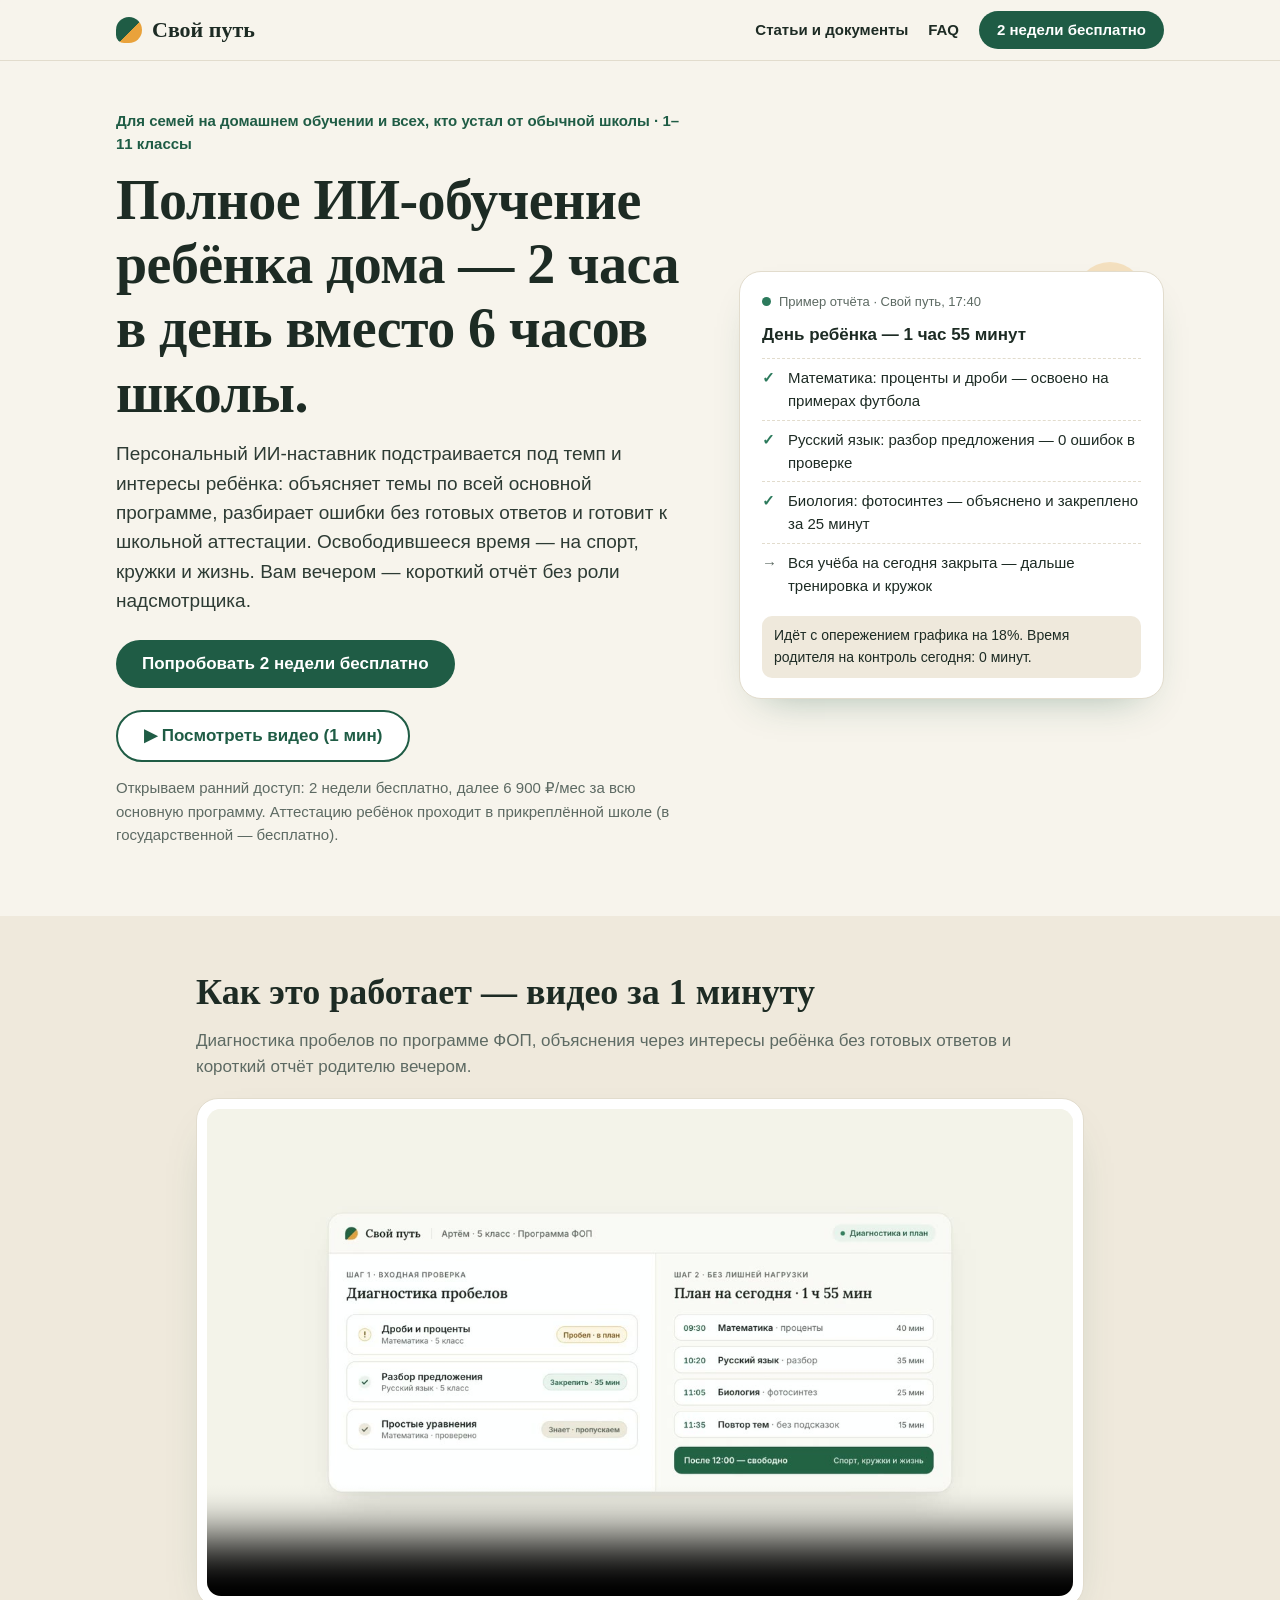
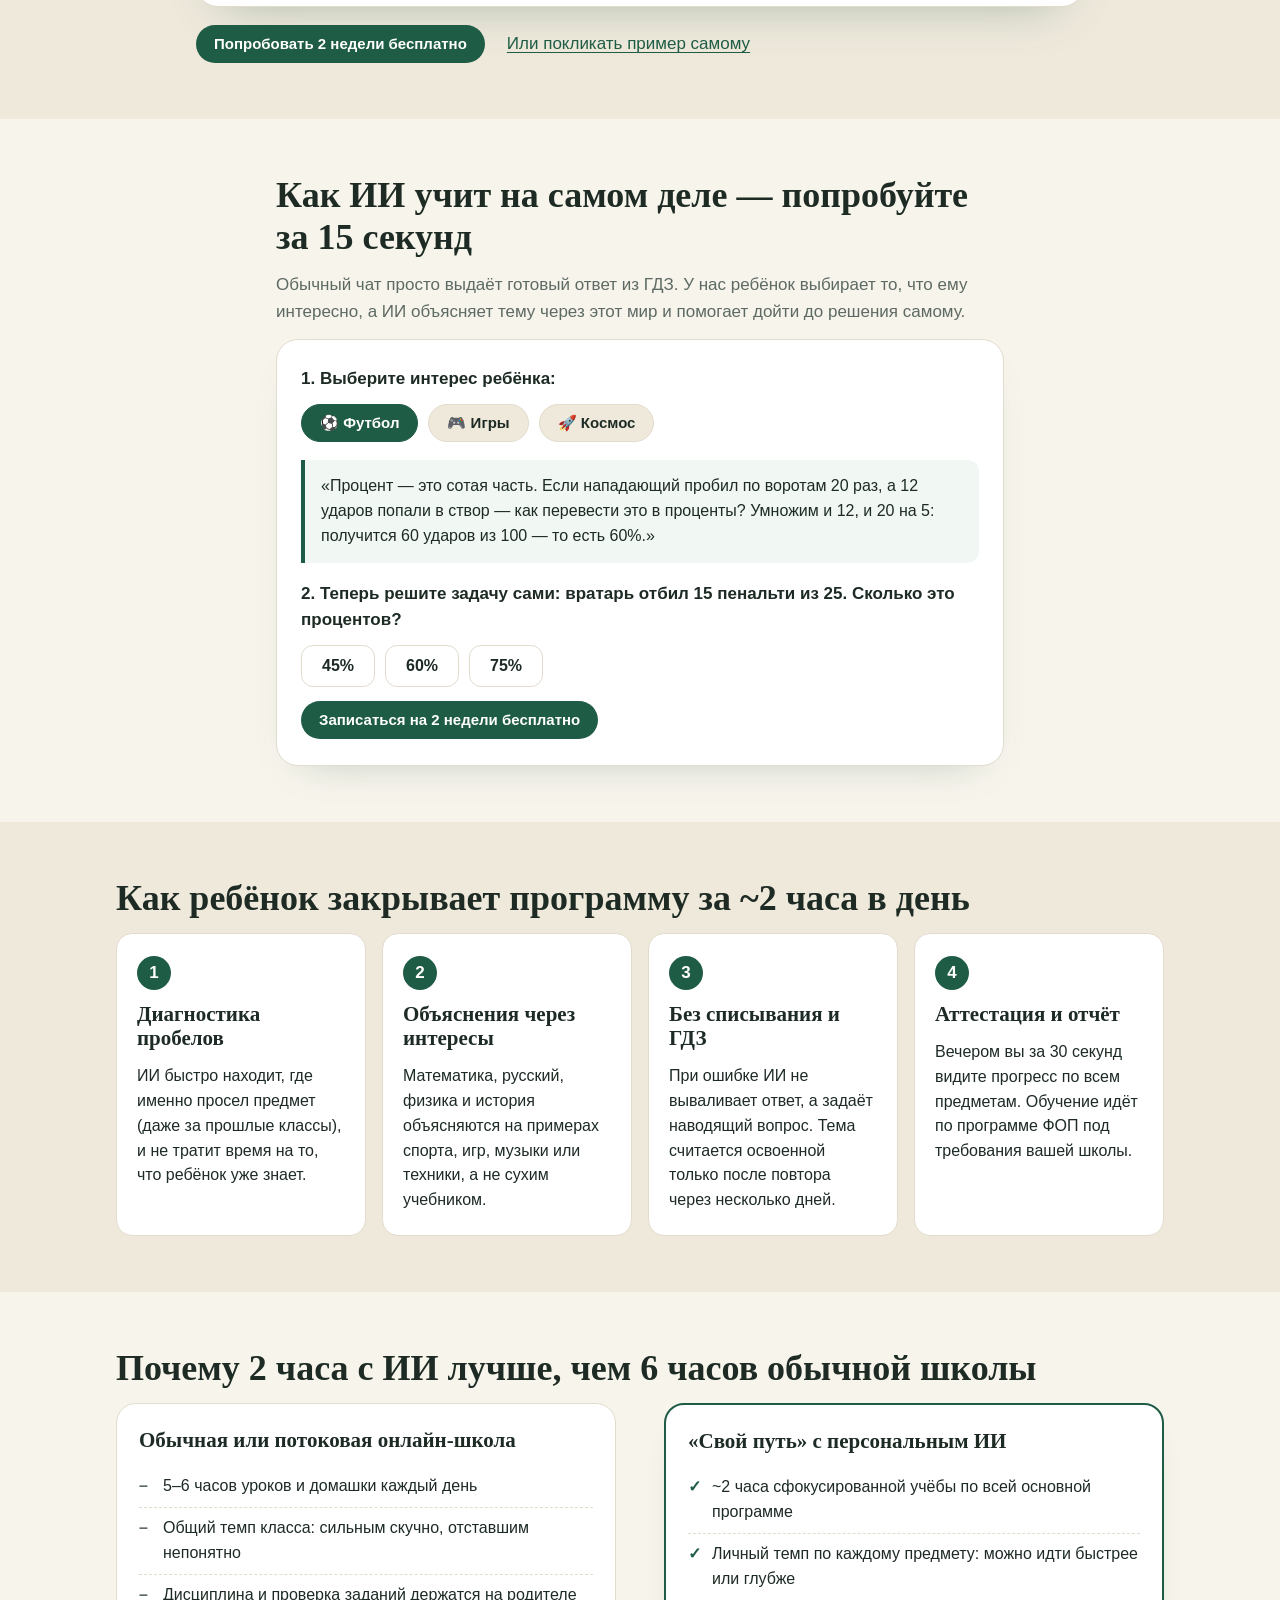
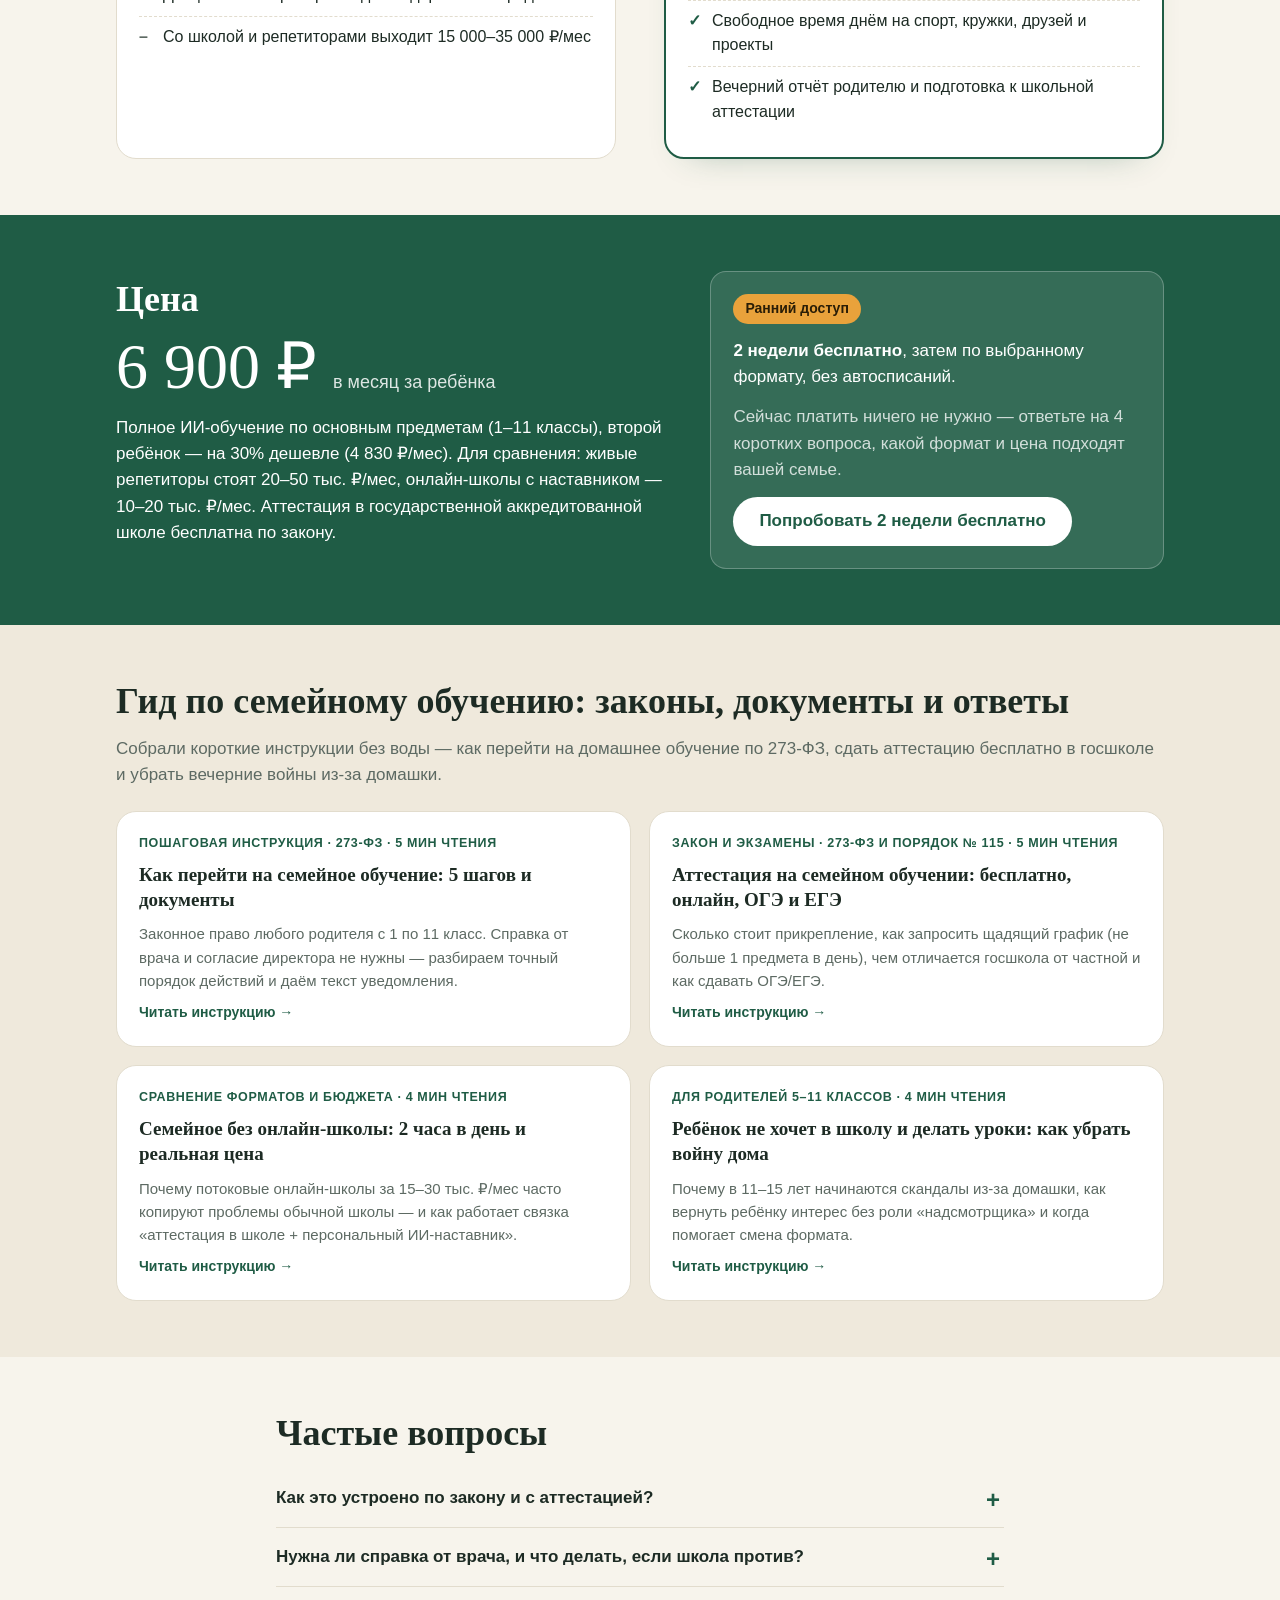
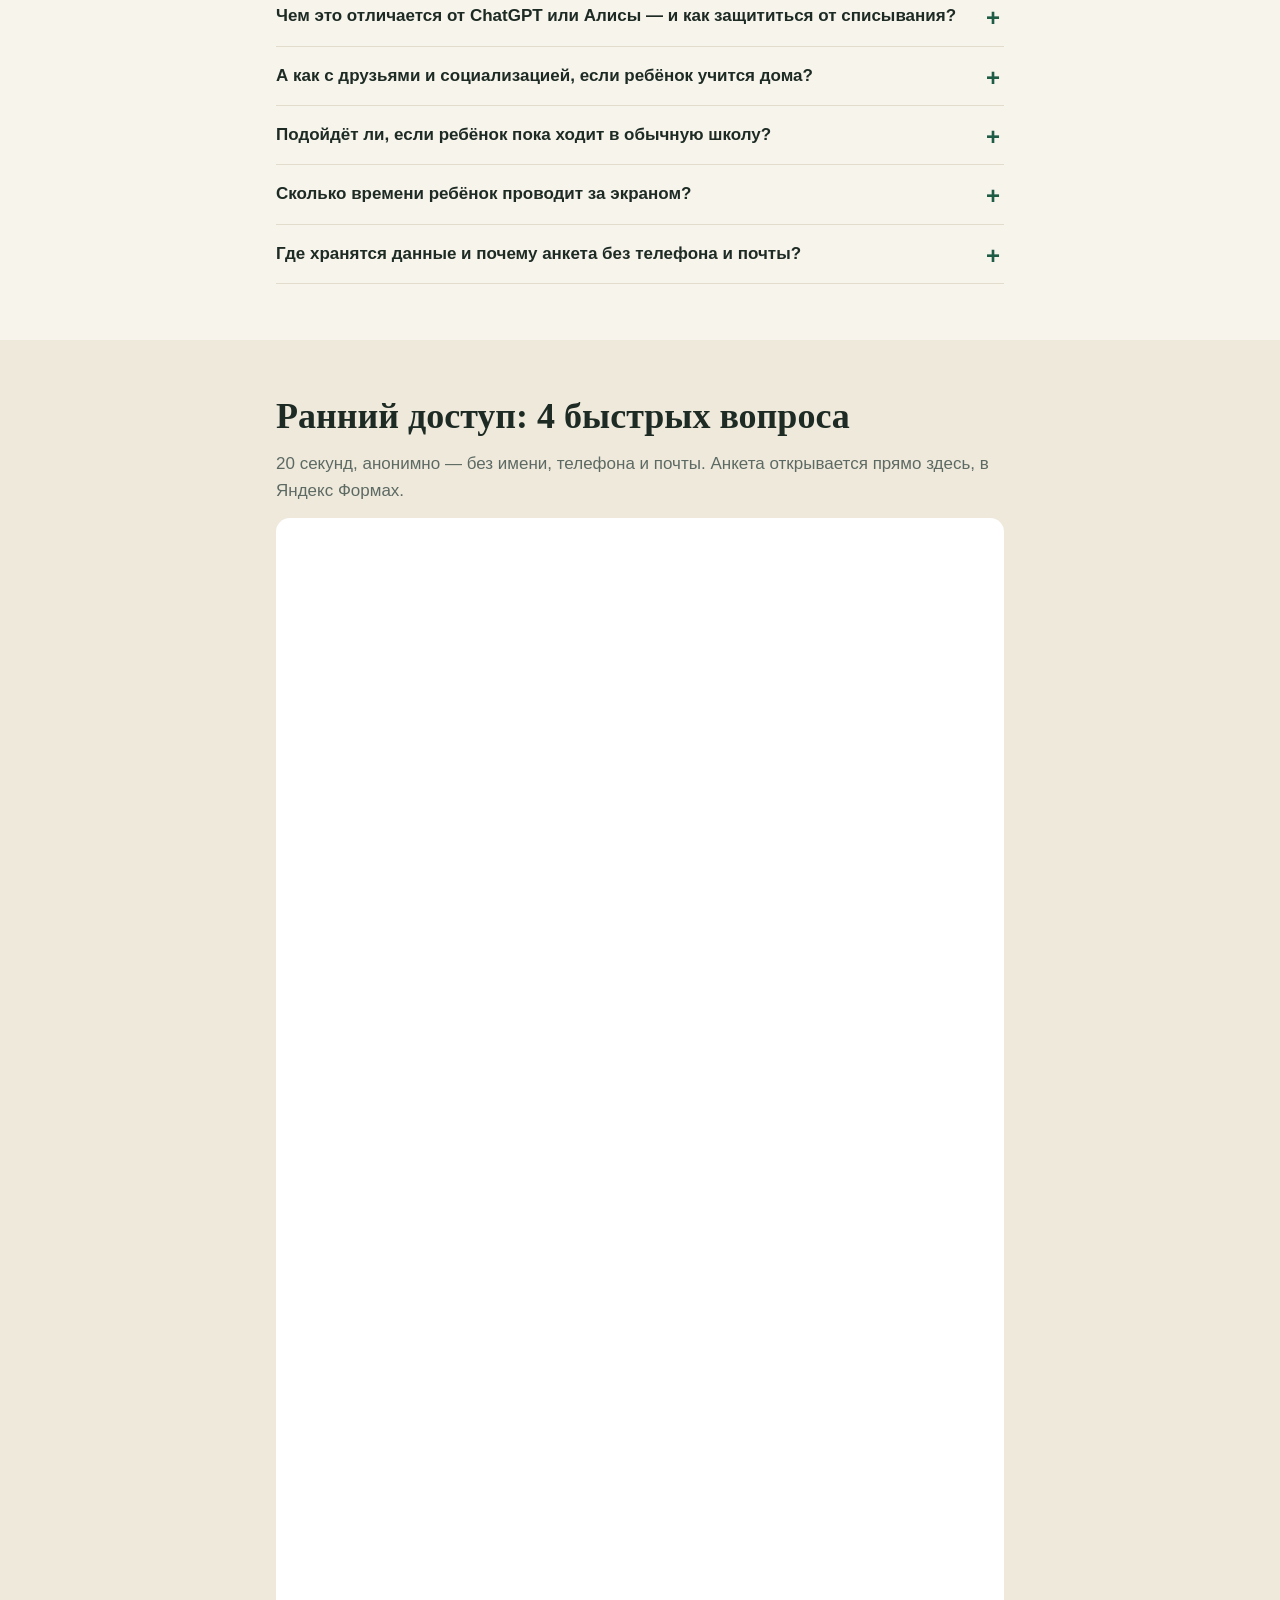
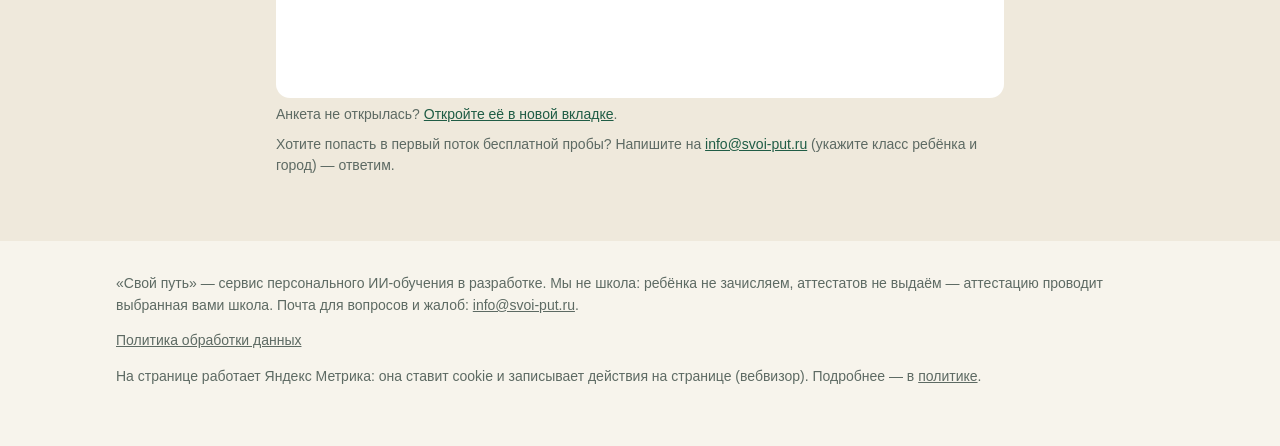
==== commit e8d3639c: "Add hero video CTA, expanded FAQ, 4 homeschool guide articles, and sitemap" ====
--- a/index.html
+++ b/index.html
@@ -10,8 +10,8 @@
 <meta property="og:type" content="website">
 <meta name="theme-color" content="#1f5c45">
 <link rel="icon" href="static/favicon.svg" type="image/svg+xml">
-<link rel="stylesheet" href="static/style.css?v=2026-11-19">
-<script src="static/pages.js?v=2026-11-19" defer></script>
+<link rel="stylesheet" href="static/style.css?v=2026-11-23a">
+<script src="static/pages.js?v=2026-11-23a" defer></script>
 <script>
 (function(m,e,t,r,i,k,a){m[i]=m[i]||function(){(m[i].a=m[i].a||[]).push(arguments)};m[i].l=1*new Date();
 for(var j=0;j<e.scripts.length;j++){if(e.scripts[j].src===r){return;}}
@@ -27,7 +27,11 @@
 <header class="top">
   <div class="wrap top__in">
     <a class="logo" href="./"><span class="logo__mark" aria-hidden="true"></span>Свой путь</a>
-    <a class="btn btn--small" href="#zayavka" data-cta="header">2 недели бесплатно</a>
+    <nav class="top__nav" aria-label="Навигация">
+      <a class="top__link" href="#stati">Статьи и документы</a>
+      <a class="top__link" href="#faq">FAQ</a>
+      <a class="btn btn--small" href="#zayavka" data-cta="header">2 недели бесплатно</a>
+    </nav>
   </div>
 </header>
 
@@ -40,7 +44,7 @@
       <p class="lead">Персональный ИИ-наставник подстраивается под темп и интересы ребёнка: объясняет темы по всей основной программе, разбирает ошибки без готовых ответов и готовит к школьной аттестации. Освободившееся время — на спорт, кружки и жизнь. Вам вечером — короткий отчёт без роли надсмотрщика.</p>
       <div class="hero__cta">
         <a class="btn" href="#zayavka" data-cta="hero">Попробовать 2 недели бесплатно</a>
-        <a class="link" href="#video">Смотреть видео (1 мин)</a>
+        <a class="btn btn--outline" href="#video" id="heroVideoBtn" data-video-cta="hero">▶ Посмотреть видео (1 мин)</a>
       </div>
       <p class="note">Открываем ранний доступ: 2 недели бесплатно, далее 6 900 ₽/мес за всю основную программу. Аттестацию ребёнок проходит в прикреплённой школе (в государственной — бесплатно).</p>
     </div>
@@ -63,8 +67,8 @@
     <h2>Как это работает — видео за 1 минуту</h2>
     <p class="muted">Диагностика пробелов по программе ФОП, объяснения через интересы ребёнка без готовых ответов и короткий отчёт родителю вечером.</p>
     <div class="video-frame">
-      <video id="promoVideo" controls playsinline preload="metadata" poster="static/demo-poster.jpg?v=2026-11-19">
-        <source src="static/demo-video.mp4?v=2026-11-19" type="video/mp4">
+      <video id="promoVideo" controls playsinline preload="metadata" poster="static/demo-poster.jpg?v=2026-11-23a">
+        <source src="static/demo-video.mp4?v=2026-11-23a" type="video/mp4">
         Ваш браузер не поддерживает встроенное видео.
       </video>
     </div>
@@ -153,11 +157,26 @@
   </div>
 </section>
 
-<section class="sec">
+<section class="sec sec--soft" id="stati">
+  <div class="wrap">
+    <h2>Гид по семейному обучению: законы, документы и ответы</h2>
+    <p class="muted">Собрали короткие инструкции без воды — как перейти на домашнее обучение по 273-ФЗ, сдать аттестацию бесплатно в госшколе и убрать вечерние войны из-за домашки.</p>
+    <div class="articles-grid">
+      <a class="art-card" href="kak-pereyti-na-semejnoe-obuchenie.html"><span class="art-card__kicker">Пошаговая инструкция · 273-ФЗ · 5 мин чтения</span><h3>Как перейти на семейное обучение: 5 шагов и документы</h3><p>Законное право любого родителя с 1 по 11 класс. Справка от врача и согласие директора не нужны — разбираем точный порядок действий и даём текст уведомления.</p><span class="art-card__more">Читать инструкцию →</span></a>
+      <a class="art-card" href="attestaciya-na-semejnom-obuchenii.html"><span class="art-card__kicker">Закон и экзамены · 273-ФЗ и Порядок № 115 · 5 мин чтения</span><h3>Аттестация на семейном обучении: бесплатно, онлайн, ОГЭ и ЕГЭ</h3><p>Сколько стоит прикрепление, как запросить щадящий график (не больше 1 предмета в день), чем отличается госшкола от частной и как сдавать ОГЭ/ЕГЭ.</p><span class="art-card__more">Читать инструкцию →</span></a>
+      <a class="art-card" href="semejnoe-obuchenie-vs-onlajn-shkola.html"><span class="art-card__kicker">Сравнение форматов и бюджета · 4 мин чтения</span><h3>Семейное без онлайн-школы: 2 часа в день и реальная цена</h3><p>Почему потоковые онлайн-школы за 15–30 тыс. ₽/мес часто копируют проблемы обычной школы — и как работает связка «аттестация в школе + персональный ИИ-наставник».</p><span class="art-card__more">Читать инструкцию →</span></a>
+      <a class="art-card" href="rebenok-ne-hochet-uchitsya.html"><span class="art-card__kicker">Для родителей 5–11 классов · 4 мин чтения</span><h3>Ребёнок не хочет в школу и делать уроки: как убрать войну дома</h3><p>Почему в 11–15 лет начинаются скандалы из-за домашки, как вернуть ребёнку интерес без роли «надсмотрщика» и когда помогает смена формата.</p><span class="art-card__more">Читать инструкцию →</span></a>
+    </div>
+  </div>
+</section>
+
+<section class="sec" id="faq">
   <div class="wrap narrow">
     <h2>Частые вопросы</h2>
-    <details><summary>Как это устроено по закону и с аттестацией?</summary><p>Мы не образовательная организация, не зачисляем ребёнка и сами не выдаём аттестат. Ребёнок оформляется на семейное обучение (ст. 17 и 63 закона «Об образовании» № 273-ФЗ) и проходит аттестацию в выбранной вами школе — в государственной аккредитованной школе она бесплатна (ст. 34 ч. 3). Мы даём персональное ИИ-обучение по программе ФОП и готовим к аттестации.</p></details>
-    <details><summary>Чем это отличается от ChatGPT или Алисы?</summary><p>Обычный чат выдаёт готовое решение за секунду, после чего ребёнок ничего не помнит на проверке. Наш ИИ ведёт по школьной программе ФОП, не даёт готовых ответов, сам проверяет усвоение через несколько дней и присылает родителю ежедневный отчёт.</p></details>
+    <details><summary>Как это устроено по закону и с аттестацией?</summary><p>Мы не образовательная организация, не зачисляем ребёнка и сами не выдаём аттестат. Ребёнок оформляется на семейное обучение (ст. 17 и 63 закона «Об образовании» № 273-ФЗ) и проходит аттестацию в выбранной вами школе — в государственной аккредитованной школе она бесплатна (ст. 34 ч. 3). Мы даём персональное ИИ-обучение по программе ФОП и готовим к аттестации. Подробнее — в статье <a href="kak-pereyti-na-semejnoe-obuchenie.html">«Как перейти на семейное обучение»</a>.</p></details>
+    <details><summary>Нужна ли справка от врача, и что делать, если школа против?</summary><p>Медицинская справка для семейного обучения <b>не нужна</b> (её требуют только для надомного обучения по болезни). Разрешение директора тоже не требуется — по ст. 63 ч. 5 273-ФЗ достаточно уведомить управление образования и забрать личное дело. Даже если вы в маленьком городе, аттестацию можно сдавать в любой аккредитованной школе РФ, в том числе дистанционно (<a href="attestaciya-na-semejnom-obuchenii.html">подробнее об аттестации</a>).</p></details>
+    <details><summary>Чем это отличается от ChatGPT или Алисы — и как защититься от списывания?</summary><p>Обычный чат выдаёт готовое решение за секунду, после чего ребёнок ничего не помнит на проверке. Наш ИИ ведёт по школьной программе ФОП, не даёт готовых ответов, закрепляет темы интерактивными задачами руками (которые бессмысленно скриншотить в чат), сам проверяет усвоение через 2, 7 и 21 день и присылает родителю ежедневный отчёт.</p></details>
+    <details><summary>А как с друзьями и социализацией, если ребёнок учится дома?</summary><p>Вся основная учёба закрывается утром за ~2 часа, поэтому после обеда у ребёнка есть силы и время на спорт, кружки, секции и живое общение со сверстниками по интересам — вместо 6 часов усталой школы и вечерней домашки.</p></details>
     <details><summary>Подойдёт ли, если ребёнок пока ходит в обычную школу?</summary><p>Да. Можно использовать и как основу для семейного обучения, и чтобы забирать на ИИ объяснения и подготовку дома вместо репетиторов.</p></details>
     <details><summary>Сколько времени ребёнок проводит за экраном?</summary><p>Около 1,5–2 часов в день короткими блоками с перерывами. Всё остальное время ребёнок проводит вне экрана: спорт, секции, друзья, чтение и проекты.</p></details>
     <details><summary>Где хранятся данные и почему анкета без телефона и почты?</summary><p>Сейчас у нас есть ответы анкеты (без имени и контактов, в Яндекс Формах, сервисе компании Яндекс), письма, если вы сами напишете на почту для вопросов (они приходят через зарубежные сервисы ImprovMX и Gmail), и статистика Метрики. Эта страница лежит на GitHub Pages. Яндекс Метрика на ней ставит cookie, видит IP-адрес и записывает действия на странице (вебвизор), а в окне анкеты отмечает, что её начали заполнять и отправили. Когда откроем обучение детей, данные будут храниться на отдельном сервере в России. Подробно — в <a href="privacy.html">политике обработки данных</a>.</p></details>
--- a/static/style.css
+++ b/static/style.css
@@ -177,6 +177,40 @@
 .cmp-list--old li::before { content: "–"; color: var(--muted); }
 .cmp-list--us li::before { content: "✓"; color: var(--green); }
 .yform iframe { display: block; width: 100%; min-height: 1180px; border: 0; background: #fff; border-radius: 14px; }
+.top__nav { display: flex; align-items: center; gap: 20px; }
+.top__link { font-size: 15px; font-weight: 600; color: var(--ink); text-decoration: none; }
+.top__link:hover { color: var(--green); }
+.btn--outline { background: #fff; color: var(--green); border: 2px solid var(--green); box-shadow: none; }
+.btn--outline:hover { background: #eff7f2; color: var(--green); }
+.articles-grid { display: grid; grid-template-columns: repeat(2, minmax(0, 1fr)); gap: 18px; margin-top: 22px; }
+.art-card { display: flex; flex-direction: column; gap: 10px; background: var(--card); border: 1px solid var(--line); border-radius: 20px; padding: 22px 22px; text-decoration: none; color: inherit; transition: border-color .15s, transform .12s, box-shadow .15s; }
+.art-card:hover { border-color: var(--green); transform: translateY(-2px); box-shadow: 0 16px 34px -26px rgba(31, 92, 69, .45); }
+.art-card__kicker { font-size: 12.5px; font-weight: 700; text-transform: uppercase; letter-spacing: .05em; color: var(--green); }
+.art-card h3 { font-size: 19px; line-height: 1.3; margin: 0; color: var(--ink); }
+.art-card p { font-size: 15px; color: var(--muted); margin: 0; flex: 1; }
+.art-card__more { font-size: 14px; font-weight: 700; color: var(--green); }
+.article-wrap { max-width: 780px; }
+.breadcrumbs { font-size: 14px; color: var(--muted); margin-bottom: 18px; display: flex; gap: 8px; flex-wrap: wrap; align-items: center; }
+.breadcrumbs a { color: var(--green); text-decoration: none; font-weight: 600; }
+.article-body h2 { margin-top: 34px; margin-bottom: 12px; font-size: 26px; }
+.article-body h3 { margin-top: 18px; margin-bottom: 6px; font-size: 19px; }
+.article-body p { margin-bottom: 14px; font-size: 17px; line-height: 1.65; }
+.article-body ul, .article-body ol { margin: 10px 0 18px 22px; display: flex; flex-direction: column; gap: 10px; font-size: 17px; line-height: 1.6; }
+.callout { border-radius: 18px; padding: 18px 20px; margin: 20px 0 24px; border: 1.5px solid var(--line); background: var(--soft); }
+.callout--green { background: #eff7f2; border-color: #b7dec6; }
+.callout p:last-child { margin-bottom: 0; }
+.doc-template { background: var(--card); border: 1.5px solid var(--line); border-radius: 18px; padding: 20px; margin: 18px 0 26px; }
+.doc-template pre { white-space: pre-wrap; font-family: var(--sans); font-size: 15px; line-height: 1.55; color: var(--ink); background: var(--soft); border-radius: 12px; padding: 16px; margin-bottom: 14px; overflow-x: auto; }
+.article-cta { margin-top: 36px; background: linear-gradient(135deg, #1f5c45 0%, #2c7a5c 100%); color: #fff; border-radius: 22px; padding: 26px 26px; }
+.article-cta h2 { color: #fff; margin: 0 0 10px; font-size: 24px; }
+.article-cta p { color: rgba(255,255,255,.92); margin: 0 0 18px; font-size: 16px; }
+.article-cta__btns { display: flex; gap: 14px; flex-wrap: wrap; align-items: center; }
+.article-cta__link { color: #fff; font-weight: 600; text-decoration: underline; text-underline-offset: 4px; }
+.related-box { margin-top: 36px; padding-top: 24px; border-top: 1px solid var(--line); }
+@media (max-width: 720px) {
+  .articles-grid { grid-template-columns: 1fr; }
+  .top__link { display: none; }
+}
 @media (max-width: 600px) {
   .demo-card { padding: 20px 16px; }
   .yform iframe { min-height: 1380px; }
